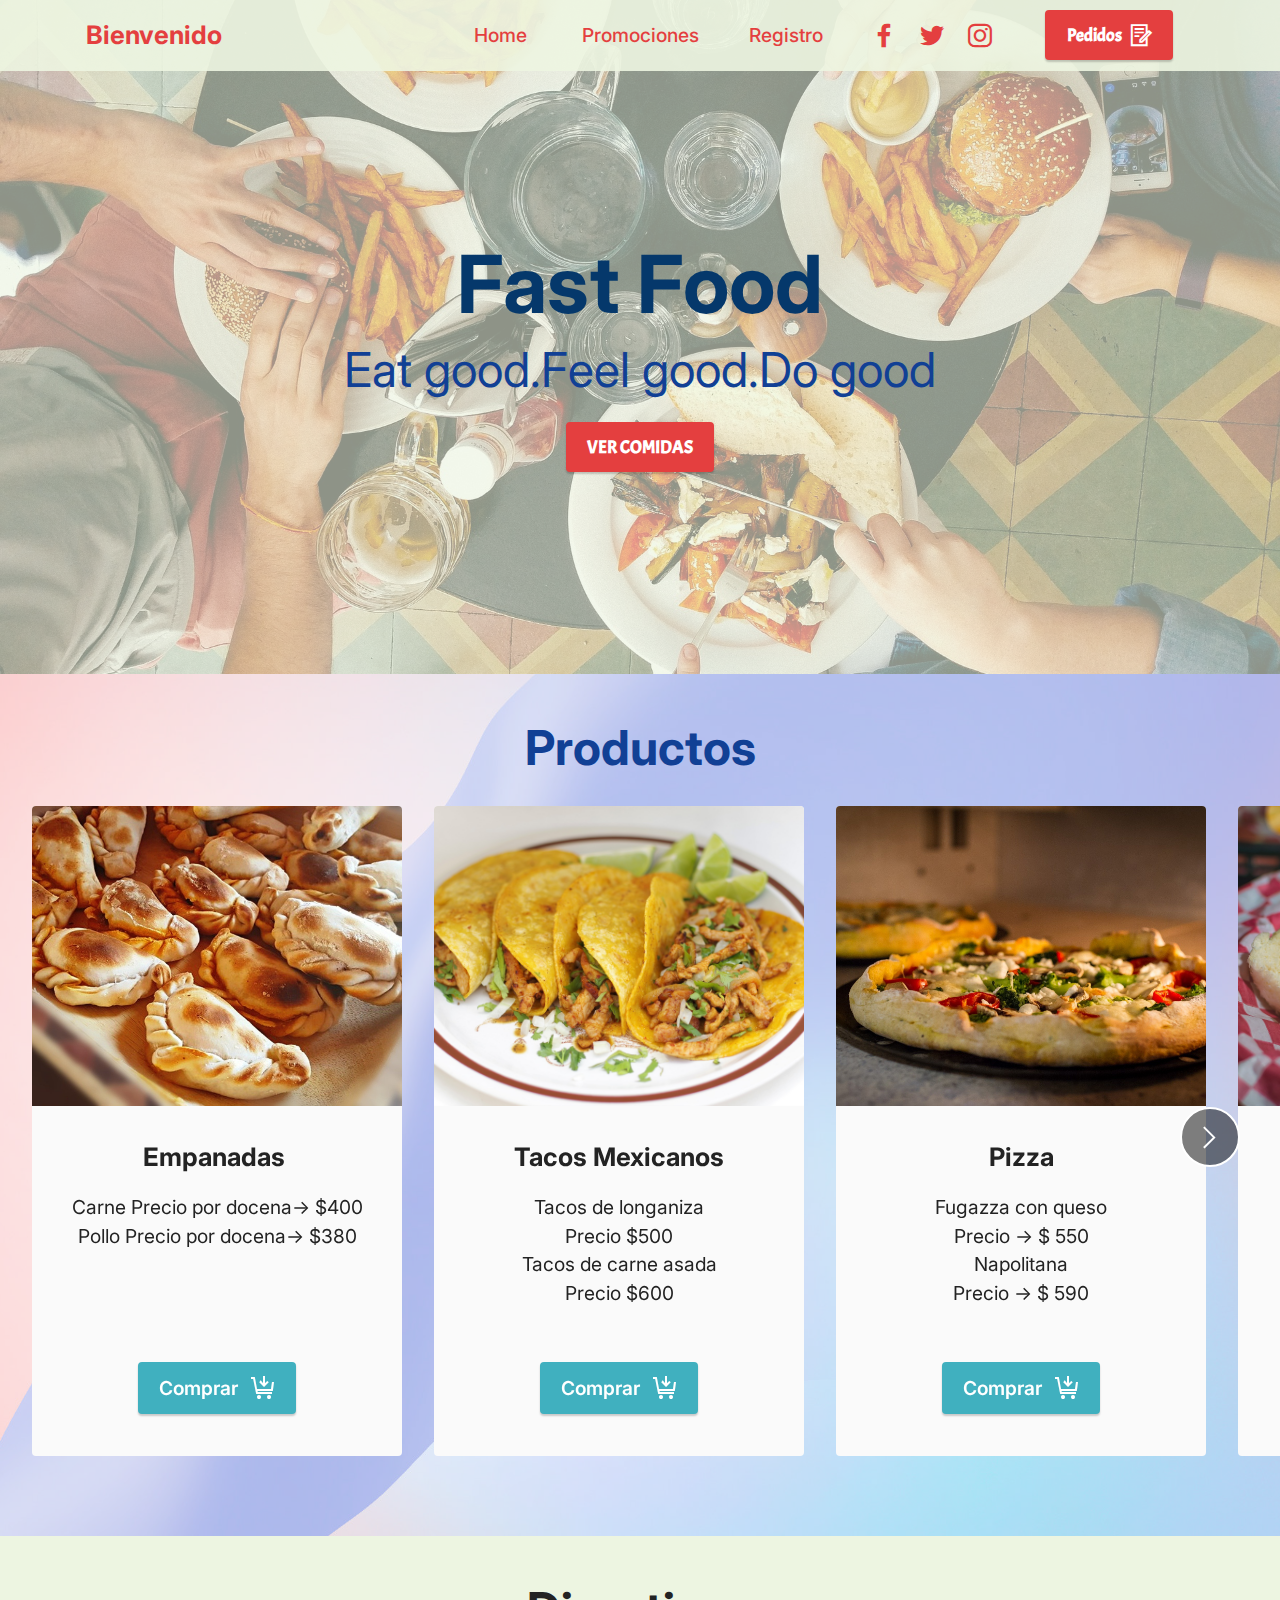
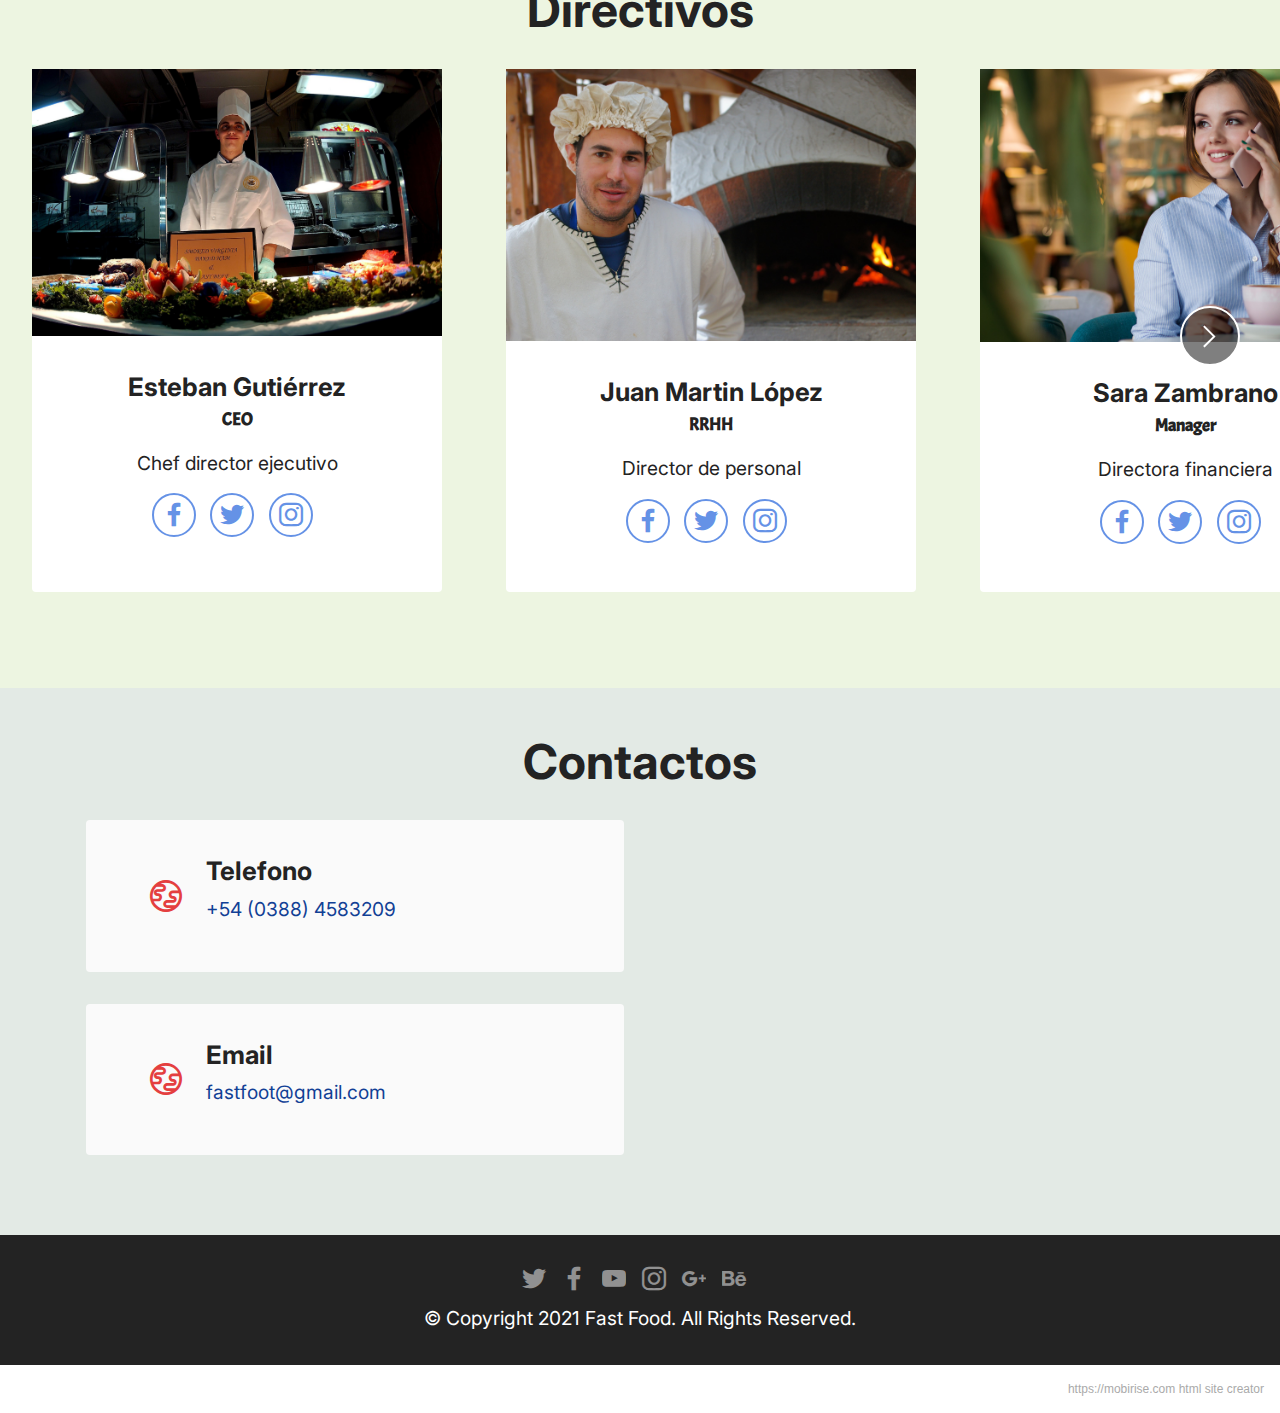
==== index.html @ 4816d9d2 "Add files via upload" ====
<!DOCTYPE html>
<html  >
<head>
  <!-- Site made with Mobirise Website Builder v5.5.0, https://mobirise.com -->
  <meta charset="UTF-8">
  <meta http-equiv="X-UA-Compatible" content="IE=edge">
  <meta name="generator" content="Mobirise v5.5.0, mobirise.com">
  <meta name="viewport" content="width=device-width, initial-scale=1, minimum-scale=1">
  <link rel="shortcut icon" href="assets/images/mbr.png" type="image/x-icon">
  <meta name="description" content="">
  
  
  <title>Home</title>
  <link rel="stylesheet" href="assets/web/assets/mobirise-icons2/mobirise2.css">
  <link rel="stylesheet" href="assets/bootstrap/css/bootstrap.min.css">
  <link rel="stylesheet" href="assets/bootstrap/css/bootstrap-grid.min.css">
  <link rel="stylesheet" href="assets/bootstrap/css/bootstrap-reboot.min.css">
  <link rel="stylesheet" href="assets/dropdown/css/style.css">
  <link rel="stylesheet" href="assets/socicon/css/styles.css">
  <link rel="stylesheet" href="assets/theme/css/style.css">
  <link rel="preload" href="https://fonts.googleapis.com/css?family=Inter:100,200,300,400,500,600,700,800,900&display=swap" as="style" onload="this.onload=null;this.rel='stylesheet'">
  <noscript><link rel="stylesheet" href="https://fonts.googleapis.com/css?family=Inter:100,200,300,400,500,600,700,800,900&display=swap"></noscript>
  <link rel="preload" href="https://fonts.googleapis.com/css?family=Acme:400&display=swap" as="style" onload="this.onload=null;this.rel='stylesheet'">
  <noscript><link rel="stylesheet" href="https://fonts.googleapis.com/css?family=Acme:400&display=swap"></noscript>
  <link rel="preload" as="style" href="assets/mobirise/css/mbr-additional.css"><link rel="stylesheet" href="assets/mobirise/css/mbr-additional.css" type="text/css">
  
  
  
  
</head>
<body>

<!-- Analytics -->
<!-- Global site tag (gtag.js) - Google Analytics -->
<script async src="https://www.googletagmanager.com/gtag/js?id=G-RND6JES4FY"></script>
<script>
  window.dataLayer = window.dataLayer || [];
  function gtag(){dataLayer.push(arguments);}
  gtag('js', new Date());

  gtag('config', 'G-RND6JES4FY');
</script>
<!-- /Analytics -->


  
  <section data-bs-version="5.1" class="menu menu3 cid-sFAA5oUu2Y" once="menu" id="menu3-1">
    
    <nav class="navbar navbar-dropdown navbar-expand-lg">
        <div class="container">
            <div class="navbar-brand">
                
                <span class="navbar-caption-wrap"><a class="navbar-caption text-primary display-5" href="index.html">Bienvenido</a></span>
            </div>
            <button class="navbar-toggler" type="button" data-toggle="collapse" data-bs-toggle="collapse" data-target="#navbarSupportedContent" data-bs-target="#navbarSupportedContent" aria-controls="navbarNavAltMarkup" aria-expanded="false" aria-label="Toggle navigation">
                <div class="hamburger">
                    <span></span>
                    <span></span>
                    <span></span>
                    <span></span>
                </div>
            </button>
            <div class="collapse navbar-collapse" id="navbarSupportedContent">
                <ul class="navbar-nav nav-dropdown" data-app-modern-menu="true"><li class="nav-item"><a class="nav-link link text-primary display-7" href="index.html">Home&nbsp;</a></li>
                    <li class="nav-item"><a class="nav-link link text-primary display-7" href="page4.html#gallery2-1t">Promociones</a></li>
                    <li class="nav-item"><a class="nav-link link text-primary display-7" href="page2.html#form7-20">Registro</a>
                    </li></ul>
                <div class="icons-menu">
                    <a class="iconfont-wrapper" href="https://mobiri.se" target="_blank">
                        <span class="p-2 mbr-iconfont socicon-facebook socicon"></span>
                    </a>
                    <a class="iconfont-wrapper" href="https://mobiri.se" target="_blank">
                        <span class="p-2 mbr-iconfont socicon-twitter socicon"></span>
                    </a>
                    <a class="iconfont-wrapper" href="https://mobiri.se" target="_blank">
                        <span class="p-2 mbr-iconfont socicon-instagram socicon"></span>
                    </a>
                    
                </div>
                <div class="navbar-buttons mbr-section-btn"><a class="btn btn-primary display-4" href="page3.html#form5-1c"><span class="mobi-mbri mobi-mbri-contact-form mbr-iconfont mbr-iconfont-btn"></span>
                        Pedidos</a></div>
            </div>
        </div>
    </nav>
</section>

<section data-bs-version="5.1" class="header1 cid-sFCAOqBTxa" id="header1-i">

    

    <div class="mbr-overlay" style="opacity: 0.6; background-color: rgb(237, 245, 225);"></div>

    <div class="container">
        <div class="row justify-content-center">
            <div class="col-12 col-lg-8">
                <h1 class="mbr-section-title mbr-fonts-style mb-3 display-1"><strong>Fast Food</strong></h1>
                
                <p class="mbr-text mbr-fonts-style display-2">Eat good.Feel good.Do good</p>
                <div class="mbr-section-btn mt-3"><a class="btn btn-primary display-4" href="index.html#slider5-10">VER COMIDAS</a></div>
            </div>
        </div>
    </div>
</section>

<section data-bs-version="5.1" class="slider5 mbr-embla cid-sO0JedYM1n" id="slider5-10">
    
    <div class="mbr-overlay"></div>
    <div class="position-relative">
        <div class="mbr-section-head">
            <h4 class="mbr-section-title mbr-fonts-style align-center mb-0 display-2"><strong>Productos</strong></h4>
            
        </div>
        <div class="embla mt-4" data-skip-snaps="true" data-align="center" data-contain-scroll="trimSnaps" data-auto-play="true" data-auto-play-interval="3" data-draggable="true">
            <div class="embla__viewport container-fluid">
                <div class="embla__container">
                    
                    <div class="embla__slide slider-image item active" style="margin-left: 1rem; margin-right: 1rem;">
                        <div class="slide-content">
                            <div class="item-img">
                                <div class="item-wrapper">
                                    <img src="assets/images/mbr-13.jpg" alt="" title="" data-slide-to="1" data-bs-slide-to="2">
                                </div>
                            </div>
                            <div class="item-content">
                                <h5 class="item-title mbr-fonts-style display-5"><strong>Empanadas&nbsp;</strong></h5>
                                
                                <p class="mbr-text mbr-fonts-style mt-3 display-7">Carne Precio por docena-&gt; $400
<br>Pollo Precio por docena-&gt; $380
<br><br></p>
                            </div>
                            <div class="mbr-section-btn item-footer mt-2"><a href="" class="btn item-btn btn-success display-7" target="_blank"><span class="mobi-mbri mobi-mbri-cart-add mbr-iconfont mbr-iconfont-btn"></span>Comprar&nbsp;</a></div>
                        </div>
                    </div><div class="embla__slide slider-image item active" style="margin-left: 1rem; margin-right: 1rem;">
                        <div class="slide-content">
                            <div class="item-img">
                                <div class="item-wrapper">
                                    <img src="assets/images/mbr-12.jpg" alt="" title="" data-slide-to="2" data-bs-slide-to="3">
                                </div>
                            </div>
                            <div class="item-content">
                                <h5 class="item-title mbr-fonts-style display-5"><strong>Tacos Mexicanos</strong></h5>
                                
                                <p class="mbr-text mbr-fonts-style mt-3 display-7">Tacos de longaniza <br>Precio $500<br>Tacos de carne asada<br> Precio $600<br><br></p>
                            </div>
                            <div class="mbr-section-btn item-footer mt-2"><a href="" class="btn item-btn btn-success display-7" target="_blank"><span class="mobi-mbri mobi-mbri-cart-add mbr-iconfont mbr-iconfont-btn"></span>Comprar&nbsp;</a></div>
                        </div>
                    </div><div class="embla__slide slider-image item active" style="margin-left: 1rem; margin-right: 1rem;">
                        <div class="slide-content">
                            <div class="item-img">
                                <div class="item-wrapper">
                                    <img src="assets/images/mbr-9.jpg" alt="" title="" data-slide-to="3" data-bs-slide-to="3">
                                </div>
                            </div>
                            <div class="item-content">
                                <h5 class="item-title mbr-fonts-style display-5"><strong>Pizza</strong></h5>
                                
                                <p class="mbr-text mbr-fonts-style mt-3 display-7">Fugazza con queso<br>Precio -&gt; $ 550<br>Napolitana <br>Precio -&gt; $ 590</p>
                            </div>
                            <div class="mbr-section-btn item-footer mt-2"><a href="" class="btn item-btn btn-success display-7" target="_blank"><span class="mobi-mbri mobi-mbri-cart-add mbr-iconfont mbr-iconfont-btn"></span>Comprar&nbsp;</a></div>
                        </div>
                    </div>
                    <div class="embla__slide slider-image item" style="margin-left: 1rem; margin-right: 1rem;">
                        <div class="slide-content">
                            <div class="item-img">
                                <div class="item-wrapper">
                                    <img src="assets/images/mbr-14.jpg" alt="" title="" data-bs-slide-to="5" data-slide-to="5">
                                </div>
                            </div>
                            <div class="item-content">
                                <h5 class="item-title mbr-fonts-style display-5"><strong>Hot-Dog completos</strong></h5>
                                
                                <p class="mbr-text mbr-fonts-style mt-3 display-7">Precio -&gt; $160<br></p>
                            </div>
                            <div class="mbr-section-btn item-footer mt-2"><a href="" class="btn item-btn btn-success display-7" target="_blank"><span class="mobi-mbri mobi-mbri-cart-add mbr-iconfont mbr-iconfont-btn"></span>Comprar&nbsp;</a></div>
                        </div>
                    </div>
                    <div class="embla__slide slider-image item" style="margin-left: 1rem; margin-right: 1rem;">
                        <div class="slide-content">
                            <div class="item-img">
                                <div class="item-wrapper">
                                    <img src="assets/images/mbr-8.jpg" alt="" title="" data-slide-to="6" data-bs-slide-to="6">
                                </div>
                            </div>
                            <div class="item-content">
                                <h5 class="item-title mbr-fonts-style display-5"><strong>Hamburguesa Doble</strong><br></h5>
                                
                                <p class="mbr-text mbr-fonts-style mt-3 display-7">Clásica&nbsp;Precio -&gt; $450<br>Original Precio -&gt; $600</p>
                            </div>
                            <div class="mbr-section-btn item-footer mt-2"><a href="" class="btn item-btn btn-success display-7" target="_blank"><span class="mobi-mbri mobi-mbri-cart-add mbr-iconfont mbr-iconfont-btn"></span>Comprar&nbsp;</a></div>
                        </div>
                    </div>
                </div>
            </div>
            <button class="embla__button embla__button--prev">
                <span class="mobi-mbri mobi-mbri-arrow-prev mbr-iconfont" aria-hidden="true"></span>
                <span class="sr-only visually-hidden visually-hidden">Previous</span>
            </button>
            <button class="embla__button embla__button--next">
                <span class="mobi-mbri mobi-mbri-arrow-next mbr-iconfont" aria-hidden="true"></span>
                <span class="sr-only visually-hidden visually-hidden">Next</span>
            </button>
        </div>
    </div>
</section>

<section data-bs-version="5.1" class="slider3 mbr-embla cid-sO0IChkwWQ" id="slider3-z">
    

    
    <div class="position-relative text-center">
        <div class="col-12">
            <h3 class="mbr-section-title mbr-fonts-style align-center mb-4 display-2">
                <strong>Directivos</strong></h3>
            
        </div>
        <div class="embla" data-skip-snaps="true" data-align="center" data-contain-scroll="trimSnaps" data-auto-play="true" data-auto-play-interval="3" data-draggable="true">
            <div class="embla__viewport container-fluid">
                <div class="embla__container">
                    <div class="embla__slide slider-image item active" style="margin-left: 2rem; margin-right: 2rem;">
                        <div class="card-wrap">
                            <div class="item-wrapper position-relative">
                                <div class="image-wrap">
                                    <img src="assets/images/mbr-18.jpg" data-bs-slide-to="0" data-slide-to="0">
                                </div>
                            </div>
                            <div class="content-wrap">
                                <h5 class="mbr-section-title card-title mbr-fonts-style align-center m-0 display-5"><strong>Esteban Gutiérrez</strong></h5>
                                <h6 class="mbr-role mbr-fonts-style align-center mb-3 display-4"><strong>CEO</strong></h6>
                                <p class="card-text mbr-fonts-style align-center display-7">
                                    Chef director ejecutivo</p>
                                <div class="social-row display-7">
                                    <div class="soc-item">
                                        <a href="https://www.facebook.com/Mobirise/" target="_blank">
                                            <span class="mbr-iconfont socicon socicon-facebook"></span>
                                        </a>
                                    </div>
                                    <div class="soc-item">
                                        <a href="https://twitter.com/mobirise" target="_blank">
                                            <span class="mbr-iconfont socicon socicon-twitter"></span>
                                        </a>
                                    </div>
                                    <div class="soc-item">
                                        <a href="https://instagram.com/mobirise" target="_blank">
                                            <span class="mbr-iconfont socicon socicon-instagram"></span>
                                        </a>
                                    </div>
                                    
                                    
                                </div>
                                
                            </div>
                        </div>
                    </div><div class="embla__slide slider-image item" style="margin-left: 2rem; margin-right: 2rem;">
                        <div class="card-wrap">
                            <div class="item-wrapper position-relative">
                                <div class="image-wrap">
                                    <img src="assets/images/mbr-16.jpg" data-slide-to="1" data-bs-slide-to="1">
                                </div>
                            </div>
                            <div class="content-wrap">
                                <h5 class="mbr-section-title card-title mbr-fonts-style align-center m-0 display-5"><strong>Juan Martin López</strong></h5>
                                <h6 class="mbr-role mbr-fonts-style align-center mb-3 display-4"><strong>RRHH</strong></h6>
                                <p class="card-text mbr-fonts-style align-center display-7">Director de personal</p>
                                <div class="social-row display-7">
                                    <div class="soc-item">
                                        <a href="https://www.facebook.com/Mobirise/" target="_blank">
                                            <span class="mbr-iconfont socicon socicon-facebook"></span>
                                        </a>
                                    </div>
                                    <div class="soc-item">
                                        <a href="https://twitter.com/mobirise" target="_blank">
                                            <span class="mbr-iconfont socicon socicon-twitter"></span>
                                        </a>
                                    </div>
                                    <div class="soc-item">
                                        <a href="https://instagram.com/mobirise" target="_blank">
                                            <span class="mbr-iconfont socicon socicon-instagram"></span>
                                        </a>
                                    </div>
                                    
                                    
                                </div>
                                
                            </div>
                        </div>
                    </div>
                    <div class="embla__slide slider-image item" style="margin-left: 2rem; margin-right: 2rem;">
                        <div class="card-wrap">
                            <div class="item-wrapper position-relative">
                                <div class="image-wrap">
                                    <img src="assets/images/mbr-19.jpg" data-slide-to="3" data-bs-slide-to="4">
                                </div>
                            </div>
                            <div class="content-wrap">
                                <h5 class="mbr-section-title card-title mbr-fonts-style align-center m-0 display-5">
                                    <strong>Sara Zambrano</strong></h5>
                                <h6 class="mbr-role mbr-fonts-style align-center mb-3 display-4">
                                    <strong>Manager</strong>
                                </h6>
                                <p class="card-text mbr-fonts-style align-center display-7">Directora financiera</p>
                                <div class="social-row display-7">
                                    <div class="soc-item">
                                        <a href="https://www.facebook.com/Mobirise/" target="_blank">
                                            <span class="mbr-iconfont socicon socicon-facebook"></span>
                                        </a>
                                    </div>
                                    <div class="soc-item">
                                        <a href="https://twitter.com/mobirise" target="_blank">
                                            <span class="mbr-iconfont socicon socicon-twitter"></span>
                                        </a>
                                    </div>
                                    <div class="soc-item">
                                        <a href="https://instagram.com/mobirise" target="_blank">
                                            <span class="mbr-iconfont socicon socicon-instagram"></span>
                                        </a>
                                    </div>
                                    
                                    
                                </div>
                                
                            </div>
                        </div>
                    </div>
                    
                    
                </div>
            </div>
            <button class="embla__button embla__button--prev">
                <span class="mobi-mbri mobi-mbri-arrow-prev mbr-iconfont" aria-hidden="true"></span>
                <span class="sr-only visually-hidden visually-hidden">Previous</span>
            </button>
            <button class="embla__button embla__button--next">
                <span class="mobi-mbri mobi-mbri-arrow-next mbr-iconfont" aria-hidden="true"></span>
                <span class="sr-only visually-hidden visually-hidden">Next</span>
            </button>
        </div>
    </div>
</section>

<section data-bs-version="5.1" class="contacts3 map1 cid-sO28YVPBI0" id="contacts3-1z">

    
    
    <div class="container">
        <div class="mbr-section-head">
            <h3 class="mbr-section-title mbr-fonts-style align-center mb-0 display-2">
                <strong>Contactos</strong></h3>
            
        </div>
        <div class="row justify-content-center mt-4">
            <div class="card col-12 col-md-6">
                <div class="card-wrapper">
                    <div class="image-wrapper">
                        <span class="mbr-iconfont mobi-mbri-globe mobi-mbri"></span>
                    </div>
                    <div class="text-wrapper">
                        <h6 class="card-title mbr-fonts-style mb-1 display-5">
                            <strong>Telefono</strong></h6>
                        <p class="mbr-text mbr-fonts-style display-7">+54 (0388) 4583209</p>
                    </div>
                </div>
                <div class="card-wrapper">
                    <div class="image-wrapper">
                        <span class="mbr-iconfont mobi-mbri-globe mobi-mbri"></span>
                    </div>
                    <div class="text-wrapper">
                        <h6 class="card-title mbr-fonts-style mb-1 display-5">
                            <strong>Email</strong>
                        </h6>
                        <p class="mbr-text mbr-fonts-style display-7">fastfoot@gmail.com</p>
                    </div>
                </div>
            </div>
            <div class="map-wrapper col-12 col-md-6">
                <div class="google-map"><iframe frameborder="0" style="border:0" src="https://www.google.com/maps/embed/v1/place?key=AIzaSyDk89J4FSunMF33ruMVWJaJht_Ro0kvoXs&amp;q=San salvador de jujuy, Balcarce 234" allowfullscreen=""></iframe></div>
            </div>
        </div>
    </div>
</section>

<section data-bs-version="5.1" class="footer3 cid-sO2r8i5CDQ" once="footers" id="footer3-21">

    

    

    <div class="container">
        <div class="media-container-row align-center mbr-white">
            
            <div class="row social-row">
                <div class="social-list align-right pb-2">
                    
                    
                    
                    
                    
                    
                <div class="soc-item">
                        <a href="https://twitter.com/mobirise" target="_blank">
                            <span class="socicon-twitter socicon mbr-iconfont mbr-iconfont-social"></span>
                        </a>
                    </div><div class="soc-item">
                        <a href="https://www.facebook.com/pages/Mobirise/1616226671953247" target="_blank">
                            <span class="socicon-facebook socicon mbr-iconfont mbr-iconfont-social"></span>
                        </a>
                    </div><div class="soc-item">
                        <a href="https://www.youtube.com/c/mobirise" target="_blank">
                            <span class="socicon-youtube socicon mbr-iconfont mbr-iconfont-social"></span>
                        </a>
                    </div><div class="soc-item">
                        <a href="https://instagram.com/mobirise" target="_blank">
                            <span class="socicon-instagram socicon mbr-iconfont mbr-iconfont-social"></span>
                        </a>
                    </div><div class="soc-item">
                        <a href="https://plus.google.com/u/0/+Mobirise" target="_blank">
                            <span class="socicon-googleplus socicon mbr-iconfont mbr-iconfont-social"></span>
                        </a>
                    </div><div class="soc-item">
                        <a href="https://www.behance.net/Mobirise" target="_blank">
                            <span class="socicon-behance socicon mbr-iconfont mbr-iconfont-social"></span>
                        </a>
                    </div></div>
            </div>
            <div class="row row-copirayt">
                <p class="mbr-text mb-0 mbr-fonts-style mbr-white align-center display-7">
                    © Copyright 2021 Fast Food. All Rights Reserved.
                </p>
            </div>
        </div>
    </div>
</section><section style="background-color: #fff; font-family: -apple-system, BlinkMacSystemFont, 'Segoe UI', 'Roboto', 'Helvetica Neue', Arial, sans-serif; color:#aaa; font-size:12px; padding: 0; align-items: center; display: flex;"><a href="https://mobirise.site/e" style="flex: 1 1; height: 3rem; padding-left: 1rem;"></a><p style="flex: 0 0 auto; margin:0; padding-right:1rem;"><a href="https://mobirise.site" style="color:#aaa;">https://mobirise.com</a> html site creator</p></section><script src="assets/bootstrap/js/bootstrap.bundle.min.js"></script>  <script src="assets/smoothscroll/smooth-scroll.js"></script>  <script src="assets/ytplayer/index.js"></script>  <script src="assets/dropdown/js/navbar-dropdown.js"></script>  <script src="assets/embla/embla.min.js"></script>  <script src="assets/embla/script.js"></script>  <script src="assets/theme/js/script.js"></script>  
  
  
</body>
</html>
---- assets/web/assets/mobirise-icons2/mobirise2.css ----
@font-face {
  font-family: 'Moririse2';
  font-display: swap;
  src:  url('mobirise2.eot?f2bix4');
  src:  url('mobirise2.eot?f2bix4#iefix') format('embedded-opentype'),
    url('mobirise2.ttf?f2bix4') format('truetype'),
    url('mobirise2.woff?f2bix4') format('woff'),
    url('mobirise2.svg?f2bix4#mobirise2') format('svg');
  font-weight: normal;
  font-style: normal;
}

[class^="mobi-"], [class*=" mobi-"] {
  /* use !important to prevent issues with browser extensions that change fonts */
  font-family: 'Moririse2' !important;
  speak: none;
  font-style: normal;
  font-weight: normal;
  font-variant: normal;
  text-transform: none;
  line-height: 1;

  /* Better Font Rendering =========== */
  -webkit-font-smoothing: antialiased;
  -moz-osx-font-smoothing: grayscale;
}

.mobi-mbri-add-submenu:before {
  content: "\e900";
}
.mobi-mbri-alert:before {
  content: "\e901";
}
.mobi-mbri-align-center:before {
  content: "\e902";
}
.mobi-mbri-align-justify:before {
  content: "\e903";
}
.mobi-mbri-align-left:before {
  content: "\e904";
}
.mobi-mbri-align-right:before {
  content: "\e905";
}
.mobi-mbri-android:before {
  content: "\e906";
}
.mobi-mbri-apple:before {
  content: "\e907";
}
.mobi-mbri-arrow-down:before {
  content: "\e908";
}
.mobi-mbri-arrow-next:before {
  content: "\e909";
}
.mobi-mbri-arrow-prev:before {
  content: "\e90a";
}
.mobi-mbri-arrow-up:before {
  content: "\e90b";
}
.mobi-mbri-bold:before {
  content: "\e90c";
}
.mobi-mbri-bookmark:before {
  content: "\e90d";
}
.mobi-mbri-bootstrap:before {
  content: "\e90e";
}
.mobi-mbri-briefcase:before {
  content: "\e90f";
}
.mobi-mbri-browse:before {
  content: "\e910";
}
.mobi-mbri-bulleted-list:before {
  content: "\e911";
}
.mobi-mbri-calendar:before {
  content: "\e912";
}
.mobi-mbri-camera:before {
  content: "\e913";
}
.mobi-mbri-cart-add:before {
  content: "\e914";
}
.mobi-mbri-cart-full:before {
  content: "\e915";
}
.mobi-mbri-cash:before {
  content: "\e916";
}
.mobi-mbri-change-style:before {
  content: "\e917";
}
.mobi-mbri-chat:before {
  content: "\e918";
}
.mobi-mbri-clock:before {
  content: "\e919";
}
.mobi-mbri-close:before {
  content: "\e91a";
}
.mobi-mbri-cloud:before {
  content: "\e91b";
}
.mobi-mbri-code:before {
  content: "\e91c";
}
.mobi-mbri-contact-form:before {
  content: "\e91d";
}
.mobi-mbri-credit-card:before {
  content: "\e91e";
}
.mobi-mbri-cursor-click:before {
  content: "\e91f";
}
.mobi-mbri-cust-feedback:before {
  content: "\e920";
}
.mobi-mbri-database:before {
  content: "\e921";
}
.mobi-mbri-delivery:before {
  content: "\e922";
}
.mobi-mbri-desktop:before {
  content: "\e923";
}
.mobi-mbri-devices:before {
  content: "\e924";
}
.mobi-mbri-down:before {
  content: "\e925";
}
.mobi-mbri-download-2:before {
  content: "\e926";
}
.mobi-mbri-download:before {
  content: "\e927";
}
.mobi-mbri-drag-n-drop-2:before {
  content: "\e928";
}
.mobi-mbri-drag-n-drop:before {
  content: "\e929";
}
.mobi-mbri-edit-2:before {
  content: "\e92a";
}
.mobi-mbri-edit:before {
  content: "\e92b";
}
.mobi-mbri-error:before {
  content: "\e92c";
}
.mobi-mbri-extension:before {
  content: "\e92d";
}
.mobi-mbri-features:before {
  content: "\e92e";
}
.mobi-mbri-file:before {
  content: "\e92f";
}
.mobi-mbri-flag:before {
  content: "\e930";
}
.mobi-mbri-folder:before {
  content: "\e931";
}
.mobi-mbri-gift:before {
  content: "\e932";
}
.mobi-mbri-github:before {
  content: "\e933";
}
.mobi-mbri-globe-2:before {
  content: "\e934";
}
.mobi-mbri-globe:before {
  content: "\e935";
}
.mobi-mbri-growing-chart:before {
  content: "\e936";
}
.mobi-mbri-hearth:before {
  content: "\e937";
}
.mobi-mbri-help:before {
  content: "\e938";
}
.mobi-mbri-home:before {
  content: "\e939";
}
.mobi-mbri-hot-cup:before {
  content: "\e93a";
}
.mobi-mbri-idea:before {
  content: "\e93b";
}
.mobi-mbri-image-gallery:before {
  content: "\e93c";
}
.mobi-mbri-image-slider:before {
  content: "\e93d";
}
.mobi-mbri-info:before {
  content: "\e93e";
}
.mobi-mbri-italic:before {
  content: "\e93f";
}
.mobi-mbri-key:before {
  content: "\e940";
}
.mobi-mbri-laptop:before {
  content: "\e941";
}
.mobi-mbri-layers:before {
  content: "\e942";
}
.mobi-mbri-left-right:before {
  content: "\e943";
}
.mobi-mbri-left:before {
  content: "\e944";
}
.mobi-mbri-letter:before {
  content: "\e945";
}
.mobi-mbri-like:before {
  content: "\e946";
}
.mobi-mbri-link:before {
  content: "\e947";
}
.mobi-mbri-lock:before {
  content: "\e948";
}
.mobi-mbri-login:before {
  content: "\e949";
}
.mobi-mbri-logout:before {
  content: "\e94a";
}
.mobi-mbri-magic-stick:before {
  content: "\e94b";
}
.mobi-mbri-map-pin:before {
  content: "\e94c";
}
.mobi-mbri-menu:before {
  content: "\e94d";
}
.mobi-mbri-mobile-2:before {
  content: "\e94e";
}
.mobi-mbri-mobile-horizontal:before {
  content: "\e94f";
}
.mobi-mbri-mobile:before {
  content: "\e950";
}
.mobi-mbri-mobirise:before {
  content: "\e951";
}
.mobi-mbri-more-horizontal:before {
  content: "\e952";
}
.mobi-mbri-more-vertical:before {
  content: "\e953";
}
.mobi-mbri-music:before {
  content: "\e954";
}
.mobi-mbri-new-file:before {
  content: "\e955";
}
.mobi-mbri-numbered-list:before {
  content: "\e956";
}
.mobi-mbri-opened-folder:before {
  content: "\e957";
}
.mobi-mbri-pages:before {
  content: "\e958";
}
.mobi-mbri-paper-plane:before {
  content: "\e959";
}
.mobi-mbri-paperclip:before {
  content: "\e95a";
}
.mobi-mbri-phone:before {
  content: "\e95b";
}
.mobi-mbri-photo:before {
  content: "\e95c";
}
.mobi-mbri-photos:before {
  content: "\e95d";
}
.mobi-mbri-pin:before {
  content: "\e95e";
}
.mobi-mbri-play:before {
  content: "\e95f";
}
.mobi-mbri-plus:before {
  content: "\e960";
}
.mobi-mbri-preview:before {
  content: "\e961";
}
.mobi-mbri-print:before {
  content: "\e962";
}
.mobi-mbri-protect:before {
  content: "\e963";
}
.mobi-mbri-question:before {
  content: "\e964";
}
.mobi-mbri-quote-left:before {
  content: "\e965";
}
.mobi-mbri-quote-right:before {
  content: "\e966";
}
.mobi-mbri-redo:before {
  content: "\e967";
}
.mobi-mbri-refresh:before {
  content: "\e968";
}
.mobi-mbri-responsive-2:before {
  content: "\e969";
}
.mobi-mbri-responsive:before {
  content: "\e96a";
}
.mobi-mbri-right:before {
  content: "\e96b";
}
.mobi-mbri-rocket:before {
  content: "\e96c";
}
.mobi-mbri-sad-face:before {
  content: "\e96d";
}
.mobi-mbri-sale:before {
  content: "\e96e";
}
.mobi-mbri-save:before {
  content: "\e96f";
}
.mobi-mbri-search:before {
  content: "\e970";
}
.mobi-mbri-setting-2:before {
  content: "\e971";
}
.mobi-mbri-setting-3:before {
  content: "\e972";
}
.mobi-mbri-setting:before {
  content: "\e973";
}
.mobi-mbri-share:before {
  content: "\e974";
}
.mobi-mbri-shopping-bag:before {
  content: "\e975";
}
.mobi-mbri-shopping-basket:before {
  content: "\e976";
}
.mobi-mbri-shopping-cart:before {
  content: "\e977";
}
.mobi-mbri-sites:before {
  content: "\e978";
}
.mobi-mbri-smile-face:before {
  content: "\e979";
}
.mobi-mbri-speed:before {
  content: "\e97a";
}
.mobi-mbri-star:before {
  content: "\e97b";
}
.mobi-mbri-success:before {
  content: "\e97c";
}
.mobi-mbri-sun:before {
  content: "\e97d";
}
.mobi-mbri-sun2:before {
  content: "\e97e";
}
.mobi-mbri-tablet-vertical:before {
  content: "\e97f";
}
.mobi-mbri-tablet:before {
  content: "\e980";
}
.mobi-mbri-target:before {
  content: "\e981";
}
.mobi-mbri-timer:before {
  content: "\e982";
}
.mobi-mbri-to-ftp:before {
  content: "\e983";
}
.mobi-mbri-to-local-drive:before {
  content: "\e984";
}
.mobi-mbri-touch-swipe:before {
  content: "\e985";
}
.mobi-mbri-touch:before {
  content: "\e986";
}
.mobi-mbri-trash:before {
  content: "\e987";
}
.mobi-mbri-underline:before {
  content: "\e988";
}
.mobi-mbri-undo:before {
  content: "\e989";
}
.mobi-mbri-unlink:before {
  content: "\e98a";
}
.mobi-mbri-unlock:before {
  content: "\e98b";
}
.mobi-mbri-up-down:before {
  content: "\e98c";
}
.mobi-mbri-up:before {
  content: "\e98d";
}
.mobi-mbri-update:before {
  content: "\e98e";
}
.mobi-mbri-upload-2:before {
  content: "\e98f";
}
.mobi-mbri-upload:before {
  content: "\e990";
}
.mobi-mbri-user-2:before {
  content: "\e991";
}
.mobi-mbri-user:before {
  content: "\e992";
}
.mobi-mbri-users:before {
  content: "\e993";
}
.mobi-mbri-video-play:before {
  content: "\e994";
}
.mobi-mbri-video:before {
  content: "\e995";
}
.mobi-mbri-watch:before {
  content: "\e996";
}
.mobi-mbri-website-theme-2:before {
  content: "\e997";
}
.mobi-mbri-website-theme:before {
  content: "\e998";
}
.mobi-mbri-wifi:before {
  content: "\e999";
}
.mobi-mbri-windows:before {
  content: "\e99a";
}
.mobi-mbri-zoom-in:before {
  content: "\e99b";
}
.mobi-mbri-zoom-out:before {
  content: "\e99c";
}
---- assets/dropdown/css/style.css ----
.navbar-dropdown {
  left: 0;
  padding: 0;
  position: absolute;
  right: 0;
  top: 0;
  transition: all 0.45s ease;
  z-index: 1030;
  background: #282828; }
  .navbar-dropdown .navbar-logo {
    margin-right: 0.8rem;
    transition: margin 0.3s ease-in-out;
    vertical-align: middle; }
    .navbar-dropdown .navbar-logo img {
      height: 3.125rem;
      transition: all 0.3s ease-in-out; }
    .navbar-dropdown .navbar-logo.mbr-iconfont {
      font-size: 3.125rem;
      line-height: 3.125rem; }
  .navbar-dropdown .navbar-caption {
    font-weight: 700;
    white-space: normal;
    vertical-align: -4px;
    line-height: 3.125rem !important; }
    .navbar-dropdown .navbar-caption, .navbar-dropdown .navbar-caption:hover {
      color: inherit;
      text-decoration: none; }
  .navbar-dropdown .mbr-iconfont + .navbar-caption {
    vertical-align: -1px; }
  .navbar-dropdown.navbar-fixed-top {
    position: fixed; }
  .navbar-dropdown .navbar-brand span {
    vertical-align: -4px; }
  .navbar-dropdown.bg-color.transparent {
    background: none; }
  .navbar-dropdown.navbar-short .navbar-brand {
    padding: 0.625rem 0; }
    .navbar-dropdown.navbar-short .navbar-brand span {
      vertical-align: -1px; }
  .navbar-dropdown.navbar-short .navbar-caption {
    line-height: 2.375rem !important;
    vertical-align: -2px; }
  .navbar-dropdown.navbar-short .navbar-logo {
    margin-right: 0.5rem; }
    .navbar-dropdown.navbar-short .navbar-logo img {
      height: 2.375rem; }
    .navbar-dropdown.navbar-short .navbar-logo.mbr-iconfont {
      font-size: 2.375rem;
      line-height: 2.375rem; }
  .navbar-dropdown.navbar-short .mbr-table-cell {
    height: 3.625rem; }
  .navbar-dropdown .navbar-close {
    left: 0.6875rem;
    position: fixed;
    top: 0.75rem;
    z-index: 1000; }
  .navbar-dropdown .hamburger-icon {
    content: "";
    display: inline-block;
    vertical-align: middle;
    width: 16px;
    -webkit-box-shadow: 0 -6px 0 1px #282828,0 0 0 1px #282828,0 6px 0 1px #282828;
    -moz-box-shadow: 0 -6px 0 1px #282828,0 0 0 1px #282828,0 6px 0 1px #282828;
    box-shadow: 0 -6px 0 1px #282828,0 0 0 1px #282828,0 6px 0 1px #282828; }

.dropdown-menu .dropdown-toggle[data-toggle="dropdown-submenu"]::after {
  border-bottom: 0.35em solid transparent;
  border-left: 0.35em solid;
  border-right: 0;
  border-top: 0.35em solid transparent;
  margin-left: 0.3rem; }

.dropdown-menu .dropdown-item:focus {
  outline: 0; }

.nav-dropdown {
  font-size: 0.75rem;
  font-weight: 500;
  height: auto !important; }
  .nav-dropdown .nav-btn {
    padding-left: 1rem; }
  .nav-dropdown .link {
    margin: .667em 1.667em;
    font-weight: 500;
    padding: 0;
    transition: color .2s ease-in-out; }
    .nav-dropdown .link.dropdown-toggle {
      margin-right: 2.583em; }
      .nav-dropdown .link.dropdown-toggle::after {
        margin-left: .25rem;
        border-top: 0.35em solid;
        border-right: 0.35em solid transparent;
        border-left: 0.35em solid transparent;
        border-bottom: 0; }
      .nav-dropdown .link.dropdown-toggle[aria-expanded="true"] {
        margin: 0;
        padding: 0.667em 3.263em  0.667em 1.667em; }
  .nav-dropdown .link::after,
  .nav-dropdown .dropdown-item::after {
    color: inherit; }
  .nav-dropdown .btn {
    font-size: 0.75rem;
    font-weight: 700;
    letter-spacing: 0;
    margin-bottom: 0;
    padding-left: 1.25rem;
    padding-right: 1.25rem; }
  .nav-dropdown .dropdown-menu {
    border-radius: 0;
    border: 0;
    left: 0;
    margin: 0;
    padding-bottom: 1.25rem;
    padding-top: 1.25rem;
    position: relative; }
  .nav-dropdown .dropdown-submenu {
    margin-left: 0.125rem;
    top: 0; }
  .nav-dropdown .dropdown-item {
    font-weight: 500;
    line-height: 2;
    padding: 0.3846em 4.615em 0.3846em 1.5385em;
    position: relative;
    transition: color .2s ease-in-out, background-color .2s ease-in-out; }
    .nav-dropdown .dropdown-item::after {
      margin-top: -0.3077em;
      position: absolute;
      right: 1.1538em;
      top: 50%; }
    .nav-dropdown .dropdown-item:focus, .nav-dropdown .dropdown-item:hover {
      background: none; }

@media (max-width: 767px) {
  .nav-dropdown.navbar-toggleable-sm {
    bottom: 0;
    display: none;
    left: 0;
    overflow-x: hidden;
    position: fixed;
    top: 0;
    transform: translateX(-100%);
    -ms-transform: translateX(-100%);
    -webkit-transform: translateX(-100%);
    width: 18.75rem;
    z-index: 999; } }
.nav-dropdown.navbar-toggleable-xl {
  bottom: 0;
  display: none;
  left: 0;
  overflow-x: hidden;
  position: fixed;
  top: 0;
  transform: translateX(-100%);
  -ms-transform: translateX(-100%);
  -webkit-transform: translateX(-100%);
  width: 18.75rem;
  z-index: 999; }

.nav-dropdown-sm {
  display: block !important;
  overflow-x: hidden;
  overflow: auto;
  padding-top: 3.875rem; }
  .nav-dropdown-sm::after {
    content: "";
    display: block;
    height: 3rem;
    width: 100%; }
  .nav-dropdown-sm.collapse.in ~ .navbar-close {
    display: block !important; }
  .nav-dropdown-sm.collapsing, .nav-dropdown-sm.collapse.in {
    transform: translateX(0);
    -ms-transform: translateX(0);
    -webkit-transform: translateX(0);
    transition: all 0.25s ease-out;
    -webkit-transition: all 0.25s ease-out;
    background: #282828; }
  .nav-dropdown-sm.collapsing[aria-expanded="false"] {
    transform: translateX(-100%);
    -ms-transform: translateX(-100%);
    -webkit-transform: translateX(-100%); }
  .nav-dropdown-sm .nav-item {
    display: block;
    margin-left: 0 !important;
    padding-left: 0; }
  .nav-dropdown-sm .link,
  .nav-dropdown-sm .dropdown-item {
    border-top: 1px dotted rgba(255, 255, 255, 0.1);
    font-size: 0.8125rem;
    line-height: 1.6;
    margin: 0 !important;
    padding: 0.875rem 2.4rem 0.875rem 1.5625rem !important;
    position: relative;
    white-space: normal; }
    .nav-dropdown-sm .link:focus, .nav-dropdown-sm .link:hover,
    .nav-dropdown-sm .dropdown-item:focus,
    .nav-dropdown-sm .dropdown-item:hover {
      background: rgba(0, 0, 0, 0.2) !important;
      color: #c0a375; }
  .nav-dropdown-sm .nav-btn {
    position: relative;
    padding: 1.5625rem 1.5625rem 0 1.5625rem; }
    .nav-dropdown-sm .nav-btn::before {
      border-top: 1px dotted rgba(255, 255, 255, 0.1);
      content: "";
      left: 0;
      position: absolute;
      top: 0;
      width: 100%; }
    .nav-dropdown-sm .nav-btn + .nav-btn {
      padding-top: 0.625rem; }
      .nav-dropdown-sm .nav-btn + .nav-btn::before {
        display: none; }
  .nav-dropdown-sm .btn {
    padding: 0.625rem 0; }
  .nav-dropdown-sm .dropdown-toggle[data-toggle="dropdown-submenu"]::after {
    margin-left: .25rem;
    border-top: 0.35em solid;
    border-right: 0.35em solid transparent;
    border-left: 0.35em solid transparent;
    border-bottom: 0; }
  .nav-dropdown-sm .dropdown-toggle[data-toggle="dropdown-submenu"][aria-expanded="true"]::after {
    border-top: 0;
    border-right: 0.35em solid transparent;
    border-left: 0.35em solid transparent;
    border-bottom: 0.35em solid; }
  .nav-dropdown-sm .dropdown-menu {
    margin: 0;
    padding: 0;
    position: relative;
    top: 0;
    left: 0;
    width: 100%;
    border: 0;
    float: none;
    border-radius: 0;
    background: none; }
  .nav-dropdown-sm .dropdown-submenu {
    left: 100%;
    margin-left: 0.125rem;
    margin-top: -1.25rem;
    top: 0; }

.navbar-toggleable-sm .nav-dropdown .dropdown-menu {
  position: absolute; }

.navbar-toggleable-sm .nav-dropdown .dropdown-submenu {
  left: 100%;
  margin-left: 0.125rem;
  margin-top: -1.25rem;
  top: 0; }

.navbar-toggleable-sm.opened .nav-dropdown .dropdown-menu {
  position: relative; }

.navbar-toggleable-sm.opened .nav-dropdown .dropdown-submenu {
  left: 0;
  margin-left: 00rem;
  margin-top: 0rem;
  top: 0; }

.is-builder .nav-dropdown.collapsing {
  transition: none !important; }
---- assets/socicon/css/styles.css ----
@charset "UTF-8";

@font-face {
  font-family: 'Socicon';
  src:  url('../fonts/socicon.eot');
  src:  url('../fonts/socicon.eot?#iefix') format('embedded-opentype'),
    url('../fonts/socicon.woff2') format('woff2'),
    url('../fonts/socicon.ttf') format('truetype'),
    url('../fonts/socicon.woff') format('woff'),
    url('../fonts/socicon.svg#socicon') format('svg');
  font-weight: normal;
  font-style: normal;
  font-display: swap;
}

[data-icon]:before {
  font-family: "socicon" !important;
  content: attr(data-icon);
  font-style: normal !important;
  font-weight: normal !important;
  font-variant: normal !important;
  text-transform: none !important;
  speak: none;
  line-height: 1;
  -webkit-font-smoothing: antialiased;
  -moz-osx-font-smoothing: grayscale;
}

[class^="socicon-"], [class*=" socicon-"] {
  /* use !important to prevent issues with browser extensions that change fonts */
  font-family: 'Socicon' !important;
  speak: none;
  font-style: normal;
  font-weight: normal;
  font-variant: normal;
  text-transform: none;
  line-height: 1;

  /* Better Font Rendering =========== */
  -webkit-font-smoothing: antialiased;
  -moz-osx-font-smoothing: grayscale;
}

.socicon-eitaa:before {
  content: "\e97c";
}
.socicon-soroush:before {
  content: "\e97d";
}
.socicon-bale:before {
  content: "\e97e";
}
.socicon-zazzle:before {
  content: "\e97b";
}
.socicon-society6:before {
  content: "\e97a";
}
.socicon-redbubble:before {
  content: "\e979";
}
.socicon-avvo:before {
  content: "\e978";
}
.socicon-stitcher:before {
  content: "\e977";
}
.socicon-googlehangouts:before {
  content: "\e974";
}
.socicon-dlive:before {
  content: "\e975";
}
.socicon-vsco:before {
  content: "\e976";
}
.socicon-flipboard:before {
  content: "\e973";
}
.socicon-ubuntu:before {
  content: "\e958";
}
.socicon-artstation:before {
  content: "\e959";
}
.socicon-invision:before {
  content: "\e95a";
}
.socicon-torial:before {
  content: "\e95b";
}
.socicon-collectorz:before {
  content: "\e95c";
}
.socicon-seenthis:before {
  content: "\e95d";
}
.socicon-googleplaymusic:before {
  content: "\e95e";
}
.socicon-debian:before {
  content: "\e95f";
}
.socicon-filmfreeway:before {
  content: "\e960";
}
.socicon-gnome:before {
  content: "\e961";
}
.socicon-itchio:before {
  content: "\e962";
}
.socicon-jamendo:before {
  content: "\e963";
}
.socicon-mix:before {
  content: "\e964";
}
.socicon-sharepoint:before {
  content: "\e965";
}
.socicon-tinder:before {
  content: "\e966";
}
.socicon-windguru:before {
  content: "\e967";
}
.socicon-cdbaby:before {
  content: "\e968";
}
.socicon-elementaryos:before {
  content: "\e969";
}
.socicon-stage32:before {
  content: "\e96a";
}
.socicon-tiktok:before {
  content: "\e96b";
}
.socicon-gitter:before {
  content: "\e96c";
}
.socicon-letterboxd:before {
  content: "\e96d";
}
.socicon-threema:before {
  content: "\e96e";
}
.socicon-splice:before {
  content: "\e96f";
}
.socicon-metapop:before {
  content: "\e970";
}
.socicon-naver:before {
  content: "\e971";
}
.socicon-remote:before {
  content: "\e972";
}
.socicon-internet:before {
  content: "\e957";
}
.socicon-moddb:before {
  content: "\e94b";
}
.socicon-indiedb:before {
  content: "\e94c";
}
.socicon-traxsource:before {
  content: "\e94d";
}
.socicon-gamefor:before {
  content: "\e94e";
}
.socicon-pixiv:before {
  content: "\e94f";
}
.socicon-myanimelist:before {
  content: "\e950";
}
.socicon-blackberry:before {
  content: "\e951";
}
.socicon-wickr:before {
  content: "\e952";
}
.socicon-spip:before {
  content: "\e953";
}
.socicon-napster:before {
  content: "\e954";
}
.socicon-beatport:before {
  content: "\e955";
}
.socicon-hackerone:before {
  content: "\e956";
}
.socicon-hackernews:before {
  content: "\e946";
}
.socicon-smashwords:before {
  content: "\e947";
}
.socicon-kobo:before {
  content: "\e948";
}
.socicon-bookbub:before {
  content: "\e949";
}
.socicon-mailru:before {
  content: "\e94a";
}
.socicon-gitlab:before {
  content: "\e945";
}
.socicon-instructables:before {
  content: "\e944";
}
.socicon-portfolio:before {
  content: "\e943";
}
.socicon-codered:before {
  content: "\e940";
}
.socicon-origin:before {
  content: "\e941";
}
.socicon-nextdoor:before {
  content: "\e942";
}
.socicon-udemy:before {
  content: "\e93f";
}
.socicon-livemaster:before {
  content: "\e93e";
}
.socicon-crunchbase:before {
  content: "\e93b";
}
.socicon-homefy:before {
  content: "\e93c";
}
.socicon-calendly:before {
  content: "\e93d";
}
.socicon-realtor:before {
  content: "\e90f";
}
.socicon-tidal:before {
  content: "\e910";
}
.socicon-qobuz:before {
  content: "\e911";
}
.socicon-natgeo:before {
  content: "\e912";
}
.socicon-mastodon:before {
  content: "\e913";
}
.socicon-unsplash:before {
  content: "\e914";
}
.socicon-homeadvisor:before {
  content: "\e915";
}
.socicon-angieslist:before {
  content: "\e916";
}
.socicon-codepen:before {
  content: "\e917";
}
.socicon-slack:before {
  content: "\e918";
}
.socicon-openaigym:before {
  content: "\e919";
}
.socicon-logmein:before {
  content: "\e91a";
}
.socicon-fiverr:before {
  content: "\e91b";
}
.socicon-gotomeeting:before {
  content: "\e91c";
}
.socicon-aliexpress:before {
  content: "\e91d";
}
.socicon-guru:before {
  content: "\e91e";
}
.socicon-appstore:before {
  content: "\e91f";
}
.socicon-homes:before {
  content: "\e920";
}
.socicon-zoom:before {
  content: "\e921";
}
.socicon-alibaba:before {
  content: "\e922";
}
.socicon-craigslist:before {
  content: "\e923";
}
.socicon-wix:before {
  content: "\e924";
}
.socicon-redfin:before {
  content: "\e925";
}
.socicon-googlecalendar:before {
  content: "\e926";
}
.socicon-shopify:before {
  content: "\e927";
}
.socicon-freelancer:before {
  content: "\e928";
}
.socicon-seedrs:before {
  content: "\e929";
}
.socicon-bing:before {
  content: "\e92a";
}
.socicon-doodle:before {
  content: "\e92b";
}
.socicon-bonanza:before {
  content: "\e92c";
}
.socicon-squarespace:before {
  content: "\e92d";
}
.socicon-toptal:before {
  content: "\e92e";
}
.socicon-gust:before {
  content: "\e92f";
}
.socicon-ask:before {
  content: "\e930";
}
.socicon-trulia:before {
  content: "\e931";
}
.socicon-loomly:before {
  content: "\e932";
}
.socicon-ghost:before {
  content: "\e933";
}
.socicon-upwork:before {
  content: "\e934";
}
.socicon-fundable:before {
  content: "\e935";
}
.socicon-booking:before {
  content: "\e936";
}
.socicon-googlemaps:before {
  content: "\e937";
}
.socicon-zillow:before {
  content: "\e938";
}
.socicon-niconico:before {
  content: "\e939";
}
.socicon-toneden:before {
  content: "\e93a";
}
.socicon-augment:before {
  content: "\e908";
}
.socicon-bitbucket:before {
  content: "\e909";
}
.socicon-fyuse:before {
  content: "\e90a";
}
.socicon-yt-gaming:before {
  content: "\e90b";
}
.socicon-sketchfab:before {
  content: "\e90c";
}
.socicon-mobcrush:before {
  content: "\e90d";
}
.socicon-microsoft:before {
  content: "\e90e";
}
.socicon-pandora:before {
  content: "\e907";
}
.socicon-messenger:before {
  content: "\e906";
}
.socicon-gamewisp:before {
  content: "\e905";
}
.socicon-bloglovin:before {
  content: "\e904";
}
.socicon-tunein:before {
  content: "\e903";
}
.socicon-gamejolt:before {
  content: "\e901";
}
.socicon-trello:before {
  content: "\e902";
}
.socicon-spreadshirt:before {
  content: "\e900";
}
.socicon-500px:before {
  content: "\e000";
}
.socicon-8tracks:before {
  content: "\e001";
}
.socicon-airbnb:before {
  content: "\e002";
}
.socicon-alliance:before {
  content: "\e003";
}
.socicon-amazon:before {
  content: "\e004";
}
.socicon-amplement:before {
  content: "\e005";
}
.socicon-android:before {
  content: "\e006";
}
.socicon-angellist:before {
  content: "\e007";
}
.socicon-apple:before {
  content: "\e008";
}
.socicon-appnet:before {
  content: "\e009";
}
.socicon-baidu:before {
  content: "\e00a";
}
.socicon-bandcamp:before {
  content: "\e00b";
}
.socicon-battlenet:before {
  content: "\e00c";
}
.socicon-mixer:before {
  content: "\e00d";
}
.socicon-bebee:before {
  content: "\e00e";
}
.socicon-bebo:before {
  content: "\e00f";
}
.socicon-behance:before {
  content: "\e010";
}
.socicon-blizzard:before {
  content: "\e011";
}
.socicon-blogger:before {
  content: "\e012";
}
.socicon-buffer:before {
  content: "\e013";
}
.socicon-chrome:before {
  content: "\e014";
}
.socicon-coderwall:before {
  content: "\e015";
}
.socicon-curse:before {
  content: "\e016";
}
.socicon-dailymotion:before {
  content: "\e017";
}
.socicon-deezer:before {
  content: "\e018";
}
.socicon-delicious:before {
  content: "\e019";
}
.socicon-deviantart:before {
  content: "\e01a";
}
.socicon-diablo:before {
  content: "\e01b";
}
.socicon-digg:before {
  content: "\e01c";
}
.socicon-discord:before {
  content: "\e01d";
}
.socicon-disqus:before {
  content: "\e01e";
}
.socicon-douban:before {
  content: "\e01f";
}
.socicon-draugiem:before {
  content: "\e020";
}
.socicon-dribbble:before {
  content: "\e021";
}
.socicon-drupal:before {
  content: "\e022";
}
.socicon-ebay:before {
  content: "\e023";
}
.socicon-ello:before {
  content: "\e024";
}
.socicon-endomodo:before {
  content: "\e025";
}
.socicon-envato:before {
  content: "\e026";
}
.socicon-etsy:before {
  content: "\e027";
}
.socicon-facebook:before {
  content: "\e028";
}
.socicon-feedburner:before {
  content: "\e029";
}
.socicon-filmweb:before {
  content: "\e02a";
}
.socicon-firefox:before {
  content: "\e02b";
}
.socicon-flattr:before {
  content: "\e02c";
}
.socicon-flickr:before {
  content: "\e02d";
}
.socicon-formulr:before {
  content: "\e02e";
}
.socicon-forrst:before {
  content: "\e02f";
}
.socicon-foursquare:before {
  content: "\e030";
}
.socicon-friendfeed:before {
  content: "\e031";
}
.socicon-github:before {
  content: "\e032";
}
.socicon-goodreads:before {
  content: "\e033";
}
.socicon-google:before {
  content: "\e034";
}
.socicon-googlescholar:before {
  content: "\e035";
}
.socicon-googlegroups:before {
  content: "\e036";
}
.socicon-googlephotos:before {
  content: "\e037";
}
.socicon-googleplus:before {
  content: "\e038";
}
.socicon-grooveshark:before {
  content: "\e039";
}
.socicon-hackerrank:before {
  content: "\e03a";
}
.socicon-hearthstone:before {
  content: "\e03b";
}
.socicon-hellocoton:before {
  content: "\e03c";
}
.socicon-heroes:before {
  content: "\e03d";
}
.socicon-smashcast:before {
  content: "\e03e";
}
.socicon-horde:before {
  content: "\e03f";
}
.socicon-houzz:before {
  content: "\e040";
}
.socicon-icq:before {
  content: "\e041";
}
.socicon-identica:before {
  content: "\e042";
}
.socicon-imdb:before {
  content: "\e043";
}
.socicon-instagram:before {
  content: "\e044";
}
.socicon-issuu:before {
  content: "\e045";
}
.socicon-istock:before {
  content: "\e046";
}
.socicon-itunes:before {
  content: "\e047";
}
.socicon-keybase:before {
  content: "\e048";
}
.socicon-lanyrd:before {
  content: "\e049";
}
.socicon-lastfm:before {
  content: "\e04a";
}
.socicon-line:before {
  content: "\e04b";
}
.socicon-linkedin:before {
  content: "\e04c";
}
.socicon-livejournal:before {
  content: "\e04d";
}
.socicon-lyft:before {
  content: "\e04e";
}
.socicon-macos:before {
  content: "\e04f";
}
.socicon-mail:before {
  content: "\e050";
}
.socicon-medium:before {
  content: "\e051";
}
.socicon-meetup:before {
  content: "\e052";
}
.socicon-mixcloud:before {
  content: "\e053";
}
.socicon-modelmayhem:before {
  content: "\e054";
}
.socicon-mumble:before {
  content: "\e055";
}
.socicon-myspace:before {
  content: "\e056";
}
.socicon-newsvine:before {
  content: "\e057";
}
.socicon-nintendo:before {
  content: "\e058";
}
.socicon-npm:before {
  content: "\e059";
}
.socicon-odnoklassniki:before {
  content: "\e05a";
}
.socicon-openid:before {
  content: "\e05b";
}
.socicon-opera:before {
  content: "\e05c";
}
.socicon-outlook:before {
  content: "\e05d";
}
.socicon-overwatch:before {
  content: "\e05e";
}
.socicon-patreon:before {
  content: "\e05f";
}
.socicon-paypal:before {
  content: "\e060";
}
.socicon-periscope:before {
  content: "\e061";
}
.socicon-persona:before {
  content: "\e062";
}
.socicon-pinterest:before {
  content: "\e063";
}
.socicon-play:before {
  content: "\e064";
}
.socicon-player:before {
  content: "\e065";
}
.socicon-playstation:before {
  content: "\e066";
}
.socicon-pocket:before {
  content: "\e067";
}
.socicon-qq:before {
  content: "\e068";
}
.socicon-quora:before {
  content: "\e069";
}
.socicon-raidcall:before {
  content: "\e06a";
}
.socicon-ravelry:before {
  content: "\e06b";
}
.socicon-reddit:before {
  content: "\e06c";
}
.socicon-renren:before {
  content: "\e06d";
}
.socicon-researchgate:before {
  content: "\e06e";
}
.socicon-residentadvisor:before {
  content: "\e06f";
}
.socicon-reverbnation:before {
  content: "\e070";
}
.socicon-rss:before {
  content: "\e071";
}
.socicon-sharethis:before {
  content: "\e072";
}
.socicon-skype:before {
  content: "\e073";
}
.socicon-slideshare:before {
  content: "\e074";
}
.socicon-smugmug:before {
  content: "\e075";
}
.socicon-snapchat:before {
  content: "\e076";
}
.socicon-songkick:before {
  content: "\e077";
}
.socicon-soundcloud:before {
  content: "\e078";
}
.socicon-spotify:before {
  content: "\e079";
}
.socicon-stackexchange:before {
  content: "\e07a";
}
.socicon-stackoverflow:before {
  content: "\e07b";
}
.socicon-starcraft:before {
  content: "\e07c";
}
.socicon-stayfriends:before {
  content: "\e07d";
}
.socicon-steam:before {
  content: "\e07e";
}
.socicon-storehouse:before {
  content: "\e07f";
}
.socicon-strava:before {
  content: "\e080";
}
.socicon-streamjar:before {
  content: "\e081";
}
.socicon-stumbleupon:before {
  content: "\e082";
}
.socicon-swarm:before {
  content: "\e083";
}
.socicon-teamspeak:before {
  content: "\e084";
}
.socicon-teamviewer:before {
  content: "\e085";
}
.socicon-technorati:before {
  content: "\e086";
}
.socicon-telegram:before {
  content: "\e087";
}
.socicon-tripadvisor:before {
  content: "\e088";
}
.socicon-tripit:before {
  content: "\e089";
}
.socicon-triplej:before {
  content: "\e08a";
}
.socicon-tumblr:before {
  content: "\e08b";
}
.socicon-twitch:before {
  content: "\e08c";
}
.socicon-twitter:before {
  content: "\e08d";
}
.socicon-uber:before {
  content: "\e08e";
}
.socicon-ventrilo:before {
  content: "\e08f";
}
.socicon-viadeo:before {
  content: "\e090";
}
.socicon-viber:before {
  content: "\e091";
}
.socicon-viewbug:before {
  content: "\e092";
}
.socicon-vimeo:before {
  content: "\e093";
}
.socicon-vine:before {
  content: "\e094";
}
.socicon-vkontakte:before {
  content: "\e095";
}
.socicon-warcraft:before {
  content: "\e096";
}
.socicon-wechat:before {
  content: "\e097";
}
.socicon-weibo:before {
  content: "\e098";
}
.socicon-whatsapp:before {
  content: "\e099";
}
.socicon-wikipedia:before {
  content: "\e09a";
}
.socicon-windows:before {
  content: "\e09b";
}
.socicon-wordpress:before {
  content: "\e09c";
}
.socicon-wykop:before {
  content: "\e09d";
}
.socicon-xbox:before {
  content: "\e09e";
}
.socicon-xing:before {
  content: "\e09f";
}
.socicon-yahoo:before {
  content: "\e0a0";
}
.socicon-yammer:before {
  content: "\e0a1";
}
.socicon-yandex:before {
  content: "\e0a2";
}
.socicon-yelp:before {
  content: "\e0a3";
}
.socicon-younow:before {
  content: "\e0a4";
}
.socicon-youtube:before {
  content: "\e0a5";
}
.socicon-zapier:before {
  content: "\e0a6";
}
.socicon-zerply:before {
  content: "\e0a7";
}
.socicon-zomato:before {
  content: "\e0a8";
}
.socicon-zynga:before {
  content: "\e0a9";
}
---- assets/theme/css/style.css ----
@charset "UTF-8";
section {
  background-color: #ffffff;
}

body {
  font-style: normal;
  line-height: 1.5;
  font-weight: 400;
  color: #232323;
  position: relative;
}

button {
  background-color: transparent;
  border-color: transparent;
}

section,
.container,
.container-fluid {
  position: relative;
  word-wrap: break-word;
}

a.mbr-iconfont:hover {
  text-decoration: none;
}

.article .lead p,
.article .lead ul,
.article .lead ol,
.article .lead pre,
.article .lead blockquote {
  margin-bottom: 0;
}

a {
  font-style: normal;
  font-weight: 400;
  cursor: pointer;
}
a, a:hover {
  text-decoration: none;
}

.mbr-section-title {
  font-style: normal;
  line-height: 1.3;
}

.mbr-section-subtitle {
  line-height: 1.3;
}

.mbr-text {
  font-style: normal;
  line-height: 1.7;
}

h1,
h2,
h3,
h4,
h5,
h6,
.display-1,
.display-2,
.display-4,
.display-5,
.display-7,
span,
p,
a {
  line-height: 1;
  word-break: break-word;
  word-wrap: break-word;
  font-weight: 400;
}

b,
strong {
  font-weight: bold;
}

input:-webkit-autofill, input:-webkit-autofill:hover, input:-webkit-autofill:focus, input:-webkit-autofill:active {
  transition-delay: 9999s;
  -webkit-transition-property: background-color, color;
  transition-property: background-color, color;
}

textarea[type=hidden] {
  display: none;
}

section {
  background-position: 50% 50%;
  background-repeat: no-repeat;
  background-size: cover;
}
section .mbr-background-video,
section .mbr-background-video-preview {
  position: absolute;
  bottom: 0;
  left: 0;
  right: 0;
  top: 0;
}

.hidden {
  visibility: hidden;
}

.mbr-z-index20 {
  z-index: 20;
}

/*! Base colors */
.mbr-white {
  color: #ffffff;
}

.mbr-black {
  color: #111111;
}

.mbr-bg-white {
  background-color: #ffffff;
}

.mbr-bg-black {
  background-color: #000000;
}

/*! Text-aligns */
.align-left {
  text-align: left;
}

.align-center {
  text-align: center;
}

.align-right {
  text-align: right;
}

/*! Font-weight  */
.mbr-light {
  font-weight: 300;
}

.mbr-regular {
  font-weight: 400;
}

.mbr-semibold {
  font-weight: 500;
}

.mbr-bold {
  font-weight: 700;
}

/*! Media  */
.media-content {
  flex-basis: 100%;
}

.media-container-row {
  display: flex;
  flex-direction: row;
  flex-wrap: wrap;
  justify-content: center;
  align-content: center;
  align-items: start;
}
.media-container-row .media-size-item {
  width: 400px;
}

.media-container-column {
  display: flex;
  flex-direction: column;
  flex-wrap: wrap;
  justify-content: center;
  align-content: center;
  align-items: stretch;
}
.media-container-column > * {
  width: 100%;
}

@media (min-width: 992px) {
  .media-container-row {
    flex-wrap: nowrap;
  }
}
figure {
  margin-bottom: 0;
  overflow: hidden;
}

figure[mbr-media-size] {
  transition: width 0.1s;
}

img,
iframe {
  display: block;
  width: 100%;
}

.card {
  background-color: transparent;
  border: none;
}

.card-box {
  width: 100%;
}

.card-img {
  text-align: center;
  flex-shrink: 0;
  -webkit-flex-shrink: 0;
}

.media {
  max-width: 100%;
  margin: 0 auto;
}

.mbr-figure {
  align-self: center;
}

.media-container > div {
  max-width: 100%;
}

.mbr-figure img,
.card-img img {
  width: 100%;
}

@media (max-width: 991px) {
  .media-size-item {
    width: auto !important;
  }

  .media {
    width: auto;
  }

  .mbr-figure {
    width: 100% !important;
  }
}
/*! Buttons */
.mbr-section-btn {
  margin-left: -0.6rem;
  margin-right: -0.6rem;
  font-size: 0;
}

.btn {
  font-weight: 600;
  border-width: 1px;
  font-style: normal;
  margin: 0.6rem 0.6rem;
  white-space: normal;
  transition: all 0.2s ease-in-out;
  display: inline-flex;
  align-items: center;
  justify-content: center;
  word-break: break-word;
}

.btn-sm {
  font-weight: 600;
  letter-spacing: 0px;
  transition: all 0.3s ease-in-out;
}

.btn-md {
  font-weight: 600;
  letter-spacing: 0px;
  transition: all 0.3s ease-in-out;
}

.btn-lg {
  font-weight: 600;
  letter-spacing: 0px;
  transition: all 0.3s ease-in-out;
}

.btn-form {
  margin: 0;
}
.btn-form:hover {
  cursor: pointer;
}

nav .mbr-section-btn {
  margin-left: 0rem;
  margin-right: 0rem;
}

/*! Btn icon margin */
.btn .mbr-iconfont,
.btn.btn-sm .mbr-iconfont {
  order: 1;
  cursor: pointer;
  margin-left: 0.5rem;
  vertical-align: sub;
}

.btn.btn-md .mbr-iconfont,
.btn.btn-md .mbr-iconfont {
  margin-left: 0.8rem;
}

.mbr-regular {
  font-weight: 400;
}

.mbr-semibold {
  font-weight: 500;
}

.mbr-bold {
  font-weight: 700;
}

[type=submit] {
  -webkit-appearance: none;
}

/*! Full-screen */
.mbr-fullscreen .mbr-overlay {
  min-height: 100vh;
}

.mbr-fullscreen {
  display: flex;
  display: -moz-flex;
  display: -ms-flex;
  display: -o-flex;
  align-items: center;
  min-height: 100vh;
  padding-top: 3rem;
  padding-bottom: 3rem;
}

/*! Map */
.map {
  height: 25rem;
  position: relative;
}
.map iframe {
  width: 100%;
  height: 100%;
}

/*! Scroll to top arrow */
.mbr-arrow-up {
  bottom: 25px;
  right: 90px;
  position: fixed;
  text-align: right;
  z-index: 5000;
  color: #ffffff;
  font-size: 22px;
}

.mbr-arrow-up a {
  background: rgba(0, 0, 0, 0.2);
  border-radius: 50%;
  color: #fff;
  display: inline-block;
  height: 60px;
  width: 60px;
  border: 2px solid #fff;
  outline-style: none !important;
  position: relative;
  text-decoration: none;
  transition: all 0.3s ease-in-out;
  cursor: pointer;
  text-align: center;
}
.mbr-arrow-up a:hover {
  background-color: rgba(0, 0, 0, 0.4);
}
.mbr-arrow-up a i {
  line-height: 60px;
}

.mbr-arrow-up-icon {
  display: block;
  color: #fff;
}

.mbr-arrow-up-icon::before {
  content: "›";
  display: inline-block;
  font-family: serif;
  font-size: 22px;
  line-height: 1;
  font-style: normal;
  position: relative;
  top: 6px;
  left: -4px;
  transform: rotate(-90deg);
}

/*! Arrow Down */
.mbr-arrow {
  position: absolute;
  bottom: 45px;
  left: 50%;
  width: 60px;
  height: 60px;
  cursor: pointer;
  background-color: rgba(80, 80, 80, 0.5);
  border-radius: 50%;
  transform: translateX(-50%);
}
@media (max-width: 767px) {
  .mbr-arrow {
    display: none;
  }
}
.mbr-arrow > a {
  display: inline-block;
  text-decoration: none;
  outline-style: none;
  -webkit-animation: arrowdown 1.7s ease-in-out infinite;
          animation: arrowdown 1.7s ease-in-out infinite;
  color: #ffffff;
}
.mbr-arrow > a > i {
  position: absolute;
  top: -2px;
  left: 15px;
  font-size: 2rem;
}

#scrollToTop a i::before {
  content: "";
  position: absolute;
  display: block;
  border-bottom: 2.5px solid #fff;
  border-left: 2.5px solid #fff;
  width: 27.8%;
  height: 27.8%;
  left: 50%;
  top: 51%;
  transform: translateY(-30%) translateX(-50%) rotate(135deg);
}

@keyframes arrowdown {
  0% {
    transform: translateY(0px);
  }
  50% {
    transform: translateY(-5px);
  }
  100% {
    transform: translateY(0px);
  }
}
@-webkit-keyframes arrowdown {
  0% {
    transform: translateY(0px);
  }
  50% {
    transform: translateY(-5px);
  }
  100% {
    transform: translateY(0px);
  }
}
@media (max-width: 500px) {
  .mbr-arrow-up {
    left: 0;
    right: 0;
    text-align: center;
  }
}
/*Gradients animation*/
@keyframes gradient-animation {
  from {
    background-position: 0% 100%;
    -webkit-animation-timing-function: ease-in-out;
            animation-timing-function: ease-in-out;
  }
  to {
    background-position: 100% 0%;
    -webkit-animation-timing-function: ease-in-out;
            animation-timing-function: ease-in-out;
  }
}
@-webkit-keyframes gradient-animation {
  from {
    background-position: 0% 100%;
    -webkit-animation-timing-function: ease-in-out;
            animation-timing-function: ease-in-out;
  }
  to {
    background-position: 100% 0%;
    -webkit-animation-timing-function: ease-in-out;
            animation-timing-function: ease-in-out;
  }
}
.bg-gradient {
  background-size: 200% 200%;
  animation: gradient-animation 5s infinite alternate;
  -webkit-animation: gradient-animation 5s infinite alternate;
}

.menu .navbar-brand {
  display: -webkit-flex;
}
.menu .navbar-brand span {
  display: flex;
  display: -webkit-flex;
}
.menu .navbar-brand .navbar-caption-wrap {
  display: -webkit-flex;
}
.menu .navbar-brand .navbar-logo img {
  display: -webkit-flex;
  width: auto;
}
@media (min-width: 768px) and (max-width: 991px) {
  .menu .navbar-toggleable-sm .navbar-nav {
    display: -ms-flexbox;
  }
}
@media (max-width: 991px) {
  .menu .navbar-collapse {
    max-height: 93.5vh;
  }
  .menu .navbar-collapse.show {
    overflow: auto;
  }
}
@media (min-width: 992px) {
  .menu .navbar-nav.nav-dropdown {
    display: -webkit-flex;
  }
  .menu .navbar-toggleable-sm .navbar-collapse {
    display: -webkit-flex !important;
  }
  .menu .collapsed .navbar-collapse {
    max-height: 93.5vh;
  }
  .menu .collapsed .navbar-collapse.show {
    overflow: auto;
  }
}
@media (max-width: 767px) {
  .menu .navbar-collapse {
    max-height: 80vh;
  }
}

.nav-link .mbr-iconfont {
  margin-right: 0.5rem;
}

.navbar {
  display: -webkit-flex;
  -webkit-flex-wrap: wrap;
  -webkit-align-items: center;
  -webkit-justify-content: space-between;
}

.navbar-collapse {
  -webkit-flex-basis: 100%;
  -webkit-flex-grow: 1;
  -webkit-align-items: center;
}

.nav-dropdown .link {
  padding: 0.667em 1.667em !important;
  margin: 0 !important;
}

.nav {
  display: -webkit-flex;
  -webkit-flex-wrap: wrap;
}

.row {
  display: -webkit-flex;
  -webkit-flex-wrap: wrap;
}

.justify-content-center {
  -webkit-justify-content: center;
}

.form-inline {
  display: -webkit-flex;
}

.card-wrapper {
  -webkit-flex: 1;
}

.carousel-control {
  z-index: 10;
  display: -webkit-flex;
}

.carousel-controls {
  display: -webkit-flex;
}

.media {
  display: -webkit-flex;
}

.form-group:focus {
  outline: none;
}

.jq-selectbox__select {
  padding: 7px 0;
  position: relative;
}

.jq-selectbox__dropdown {
  overflow: hidden;
  border-radius: 10px;
  position: absolute;
  top: 100%;
  left: 0 !important;
  width: 100% !important;
}

.jq-selectbox__trigger-arrow {
  right: 0;
  transform: translateY(-50%);
}

.jq-selectbox li {
  padding: 1.07em 0.5em;
}

input[type=range] {
  padding-left: 0 !important;
  padding-right: 0 !important;
}

.modal-dialog,
.modal-content {
  height: 100%;
}

.modal-dialog .carousel-inner {
  height: calc(100vh - 1.75rem);
}
@media (max-width: 575px) {
  .modal-dialog .carousel-inner {
    height: calc(100vh - 1rem);
  }
}

.carousel-item {
  text-align: center;
}

.carousel-item img {
  margin: auto;
}

.navbar-toggler {
  align-self: flex-start;
  padding: 0.25rem 0.75rem;
  font-size: 1.25rem;
  line-height: 1;
  background: transparent;
  border: 1px solid transparent;
  border-radius: 0.25rem;
}

.navbar-toggler:focus,
.navbar-toggler:hover {
  text-decoration: none;
  box-shadow: none;
}

.navbar-toggler-icon {
  display: inline-block;
  width: 1.5em;
  height: 1.5em;
  vertical-align: middle;
  content: "";
  background: no-repeat center center;
  background-size: 100% 100%;
}

.navbar-toggler-left {
  position: absolute;
  left: 1rem;
}

.navbar-toggler-right {
  position: absolute;
  right: 1rem;
}

.card-img {
  width: auto;
}

.menu .navbar.collapsed:not(.beta-menu) {
  flex-direction: column;
}

.carousel-item.active,
.carousel-item-next,
.carousel-item-prev {
  display: flex;
}

.note-air-layout .dropup .dropdown-menu,
.note-air-layout .navbar-fixed-bottom .dropdown .dropdown-menu {
  bottom: initial !important;
}

html,
body {
  height: auto;
  min-height: 100vh;
}

.dropup .dropdown-toggle::after {
  display: none;
}

.form-asterisk {
  font-family: initial;
  position: absolute;
  top: -2px;
  font-weight: normal;
}

.form-control-label {
  position: relative;
  cursor: pointer;
  margin-bottom: 0.357em;
  padding: 0;
}

.alert {
  color: #ffffff;
  border-radius: 0;
  border: 0;
  font-size: 1.1rem;
  line-height: 1.5;
  margin-bottom: 1.875rem;
  padding: 1.25rem;
  position: relative;
  text-align: center;
}
.alert.alert-form::after {
  background-color: inherit;
  bottom: -7px;
  content: "";
  display: block;
  height: 14px;
  left: 50%;
  margin-left: -7px;
  position: absolute;
  transform: rotate(45deg);
  width: 14px;
}

.form-control {
  background-color: #ffffff;
  background-clip: border-box;
  color: #232323;
  line-height: 1rem !important;
  height: auto;
  padding: 0.6rem 1.2rem;
  transition: border-color 0.25s ease 0s;
  border: 1px solid transparent !important;
  border-radius: 4px;
  box-shadow: rgba(0, 0, 0, 0.07) 0px 1px 1px 0px, rgba(0, 0, 0, 0.07) 0px 1px 3px 0px, rgba(0, 0, 0, 0.03) 0px 0px 0px 1px;
}
.form-active .form-control:invalid {
  border-color: red;
}

form .row {
  margin-left: -0.6rem;
  margin-right: -0.6rem;
}
form .row [class*=col] {
  padding-left: 0.6rem;
  padding-right: 0.6rem;
}

form .mbr-section-btn {
  margin: 0;
  padding-left: 0.6rem;
  padding-right: 0.6rem;
}

form .btn {
  display: flex;
  padding: 0.6rem 1.2rem;
  margin: 0;
}

form .form-check-input {
  margin-top: 0.5;
}

textarea.form-control {
  line-height: 1.5rem !important;
}

.form-group {
  margin-bottom: 1.2rem;
}

.form-control,
form .btn {
  min-height: 48px;
}

.gdpr-block label span.textGDPR input[name=gdpr] {
  top: 7px;
}

.form-control:focus {
  box-shadow: none;
}

:focus {
  outline: none;
}

.mbr-overlay {
  background-color: #000;
  bottom: 0;
  left: 0;
  opacity: 0.5;
  position: absolute;
  right: 0;
  top: 0;
  z-index: 0;
  pointer-events: none;
}

blockquote {
  font-style: italic;
  padding: 3rem;
  font-size: 1.09rem;
  position: relative;
  border-left: 3px solid;
}

ul,
ol,
pre,
blockquote {
  margin-bottom: 2.3125rem;
}

.mt-4 {
  margin-top: 2rem !important;
}

.mb-4 {
  margin-bottom: 2rem !important;
}

@media (min-width: 992px) {
  .container {
    padding-left: 16px;
    padding-right: 16px;
  }

  .row {
    margin-left: -16px;
    margin-right: -16px;
  }
  .row > [class*=col] {
    padding-left: 16px;
    padding-right: 16px;
  }
}
@media (min-width: 768px) {
  .container-fluid {
    padding-left: 32px;
    padding-right: 32px;
  }
}
@media (min-width: 768px) and (max-width: 991px) {
  .mbr-container {
    padding-left: 32px;
    padding-right: 32px;
  }
}
@media (max-width: 767px) {
  .mbr-container {
    padding-left: 16px;
    padding-right: 16px;
  }
}
.card-wrapper,
.item-wrapper {
  overflow: hidden;
}

.app-video-wrapper > img {
  opacity: 1;
}

.item {
  position: relative;
}

.dropdown-menu .dropdown-menu {
  left: 100%;
}

.dropdown-item + .dropdown-menu {
  display: none;
}

.dropdown-item:hover + .dropdown-menu,
.dropdown-menu:hover {
  display: block;
}.engine {
	position: absolute;
	text-indent: -2400px;
	text-align: center;
	padding: 0;
	top: 0;
	left: -2400px;
}
---- assets/mobirise/css/mbr-additional.css ----
.btn {
  border-width: 2px;
}
body {
  font-family: Jost;
}
.display-1 {
  font-family: 'Inter', sans-serif;
  font-size: 5rem;
  line-height: 1.1;
}
.display-1 > .mbr-iconfont {
  font-size: 6.25rem;
}
.display-2 {
  font-family: 'Inter', sans-serif;
  font-size: 3rem;
  line-height: 1.1;
}
.display-2 > .mbr-iconfont {
  font-size: 3.75rem;
}
.display-4 {
  font-family: 'Acme', sans-serif;
  font-size: 1.1rem;
  line-height: 1.5;
}
.display-4 > .mbr-iconfont {
  font-size: 1.375rem;
}
.display-5 {
  font-family: 'Inter', sans-serif;
  font-size: 1.6rem;
  line-height: 1.5;
}
.display-5 > .mbr-iconfont {
  font-size: 2rem;
}
.display-7 {
  font-family: 'Inter', sans-serif;
  font-size: 1.2rem;
  line-height: 1.5;
}
.display-7 > .mbr-iconfont {
  font-size: 1.5rem;
}
/* ---- Fluid typography for mobile devices ---- */
/* 1.4 - font scale ratio ( bootstrap == 1.42857 ) */
/* 100vw - current viewport width */
/* (48 - 20)  48 == 48rem == 768px, 20 == 20rem == 320px(minimal supported viewport) */
/* 0.65 - min scale variable, may vary */
@media (max-width: 992px) {
  .display-1 {
    font-size: 4rem;
  }
}
@media (max-width: 768px) {
  .display-1 {
    font-size: 3.5rem;
    font-size: calc( 2.4rem + (5 - 2.4) * ((100vw - 20rem) / (48 - 20)));
    line-height: calc( 1.1 * (2.4rem + (5 - 2.4) * ((100vw - 20rem) / (48 - 20))));
  }
  .display-2 {
    font-size: 2.4rem;
    font-size: calc( 1.7rem + (3 - 1.7) * ((100vw - 20rem) / (48 - 20)));
    line-height: calc( 1.3 * (1.7rem + (3 - 1.7) * ((100vw - 20rem) / (48 - 20))));
  }
  .display-4 {
    font-size: 0.88rem;
    font-size: calc( 1.0350000000000001rem + (1.1 - 1.0350000000000001) * ((100vw - 20rem) / (48 - 20)));
    line-height: calc( 1.4 * (1.0350000000000001rem + (1.1 - 1.0350000000000001) * ((100vw - 20rem) / (48 - 20))));
  }
  .display-5 {
    font-size: 1.28rem;
    font-size: calc( 1.21rem + (1.6 - 1.21) * ((100vw - 20rem) / (48 - 20)));
    line-height: calc( 1.4 * (1.21rem + (1.6 - 1.21) * ((100vw - 20rem) / (48 - 20))));
  }
  .display-7 {
    font-size: 0.96rem;
    font-size: calc( 1.07rem + (1.2 - 1.07) * ((100vw - 20rem) / (48 - 20)));
    line-height: calc( 1.4 * (1.07rem + (1.2 - 1.07) * ((100vw - 20rem) / (48 - 20))));
  }
}
/* Buttons */
.btn {
  padding: 0.6rem 1.2rem;
  border-radius: 4px;
}
.btn-sm {
  padding: 0.6rem 1.2rem;
  border-radius: 4px;
}
.btn-md {
  padding: 0.6rem 1.2rem;
  border-radius: 4px;
}
.btn-lg {
  padding: 1rem 2.6rem;
  border-radius: 4px;
}
.bg-primary {
  background-color: #e43f3f !important;
}
.bg-success {
  background-color: #40b0bf !important;
}
.bg-info {
  background-color: #47b5ed !important;
}
.bg-warning {
  background-color: #ffe161 !important;
}
.bg-danger {
  background-color: #ff9966 !important;
}
.btn-primary,
.btn-primary:active {
  background-color: #e43f3f !important;
  border-color: #e43f3f !important;
  color: #ffffff !important;
  box-shadow: 0 2px 2px 0 rgba(0, 0, 0, 0.2);
}
.btn-primary:hover,
.btn-primary:focus,
.btn-primary.focus,
.btn-primary.active {
  color: #ffffff !important;
  background-color: #b31919 !important;
  border-color: #b31919 !important;
  box-shadow: 0 2px 5px 0 rgba(0, 0, 0, 0.2);
}
.btn-primary.disabled,
.btn-primary:disabled {
  color: #ffffff !important;
  background-color: #b31919 !important;
  border-color: #b31919 !important;
}
.btn-secondary,
.btn-secondary:active {
  background-color: #5cdb95 !important;
  border-color: #5cdb95 !important;
  color: #ffffff !important;
  box-shadow: 0 2px 2px 0 rgba(0, 0, 0, 0.2);
}
.btn-secondary:hover,
.btn-secondary:focus,
.btn-secondary.focus,
.btn-secondary.active {
  color: #ffffff !important;
  background-color: #29b869 !important;
  border-color: #29b869 !important;
  box-shadow: 0 2px 5px 0 rgba(0, 0, 0, 0.2);
}
.btn-secondary.disabled,
.btn-secondary:disabled {
  color: #ffffff !important;
  background-color: #29b869 !important;
  border-color: #29b869 !important;
}
.btn-info,
.btn-info:active {
  background-color: #47b5ed !important;
  border-color: #47b5ed !important;
  color: #ffffff !important;
  box-shadow: 0 2px 2px 0 rgba(0, 0, 0, 0.2);
}
.btn-info:hover,
.btn-info:focus,
.btn-info.focus,
.btn-info.active {
  color: #ffffff !important;
  background-color: #148cca !important;
  border-color: #148cca !important;
  box-shadow: 0 2px 5px 0 rgba(0, 0, 0, 0.2);
}
.btn-info.disabled,
.btn-info:disabled {
  color: #ffffff !important;
  background-color: #148cca !important;
  border-color: #148cca !important;
}
.btn-success,
.btn-success:active {
  background-color: #40b0bf !important;
  border-color: #40b0bf !important;
  color: #ffffff !important;
  box-shadow: 0 2px 2px 0 rgba(0, 0, 0, 0.2);
}
.btn-success:hover,
.btn-success:focus,
.btn-success.focus,
.btn-success.active {
  color: #ffffff !important;
  background-color: #2a747e !important;
  border-color: #2a747e !important;
  box-shadow: 0 2px 5px 0 rgba(0, 0, 0, 0.2);
}
.btn-success.disabled,
.btn-success:disabled {
  color: #ffffff !important;
  background-color: #2a747e !important;
  border-color: #2a747e !important;
}
.btn-warning,
.btn-warning:active {
  background-color: #ffe161 !important;
  border-color: #ffe161 !important;
  color: #614f00 !important;
  box-shadow: 0 2px 2px 0 rgba(0, 0, 0, 0.2);
}
.btn-warning:hover,
.btn-warning:focus,
.btn-warning.focus,
.btn-warning.active {
  color: #0a0800 !important;
  background-color: #ffd10a !important;
  border-color: #ffd10a !important;
  box-shadow: 0 2px 5px 0 rgba(0, 0, 0, 0.2);
}
.btn-warning.disabled,
.btn-warning:disabled {
  color: #614f00 !important;
  background-color: #ffd10a !important;
  border-color: #ffd10a !important;
}
.btn-danger,
.btn-danger:active {
  background-color: #ff9966 !important;
  border-color: #ff9966 !important;
  color: #ffffff !important;
  box-shadow: 0 2px 2px 0 rgba(0, 0, 0, 0.2);
}
.btn-danger:hover,
.btn-danger:focus,
.btn-danger.focus,
.btn-danger.active {
  color: #ffffff !important;
  background-color: #ff5f0f !important;
  border-color: #ff5f0f !important;
  box-shadow: 0 2px 5px 0 rgba(0, 0, 0, 0.2);
}
.btn-danger.disabled,
.btn-danger:disabled {
  color: #ffffff !important;
  background-color: #ff5f0f !important;
  border-color: #ff5f0f !important;
}
.btn-white,
.btn-white:active {
  background-color: #fafafa !important;
  border-color: #fafafa !important;
  color: #7a7a7a !important;
  box-shadow: 0 2px 2px 0 rgba(0, 0, 0, 0.2);
}
.btn-white:hover,
.btn-white:focus,
.btn-white.focus,
.btn-white.active {
  color: #4f4f4f !important;
  background-color: #cfcfcf !important;
  border-color: #cfcfcf !important;
  box-shadow: 0 2px 5px 0 rgba(0, 0, 0, 0.2);
}
.btn-white.disabled,
.btn-white:disabled {
  color: #7a7a7a !important;
  background-color: #cfcfcf !important;
  border-color: #cfcfcf !important;
}
.btn-black,
.btn-black:active {
  background-color: #232323 !important;
  border-color: #232323 !important;
  color: #ffffff !important;
  box-shadow: 0 2px 2px 0 rgba(0, 0, 0, 0.2);
}
.btn-black:hover,
.btn-black:focus,
.btn-black.focus,
.btn-black.active {
  color: #ffffff !important;
  background-color: #000000 !important;
  border-color: #000000 !important;
  box-shadow: 0 2px 5px 0 rgba(0, 0, 0, 0.2);
}
.btn-black.disabled,
.btn-black:disabled {
  color: #ffffff !important;
  background-color: #000000 !important;
  border-color: #000000 !important;
}
.btn-primary-outline,
.btn-primary-outline:active {
  background-color: transparent !important;
  border-color: #e43f3f;
  color: #e43f3f;
}
.btn-primary-outline:hover,
.btn-primary-outline:focus,
.btn-primary-outline.focus,
.btn-primary-outline.active {
  color: #b31919 !important;
  background-color: transparent!important;
  border-color: #b31919 !important;
  box-shadow: none!important;
}
.btn-primary-outline.disabled,
.btn-primary-outline:disabled {
  color: #ffffff !important;
  background-color: #e43f3f !important;
  border-color: #e43f3f !important;
}
.btn-secondary-outline,
.btn-secondary-outline:active {
  background-color: transparent !important;
  border-color: #5cdb95;
  color: #5cdb95;
}
.btn-secondary-outline:hover,
.btn-secondary-outline:focus,
.btn-secondary-outline.focus,
.btn-secondary-outline.active {
  color: #29b869 !important;
  background-color: transparent!important;
  border-color: #29b869 !important;
  box-shadow: none!important;
}
.btn-secondary-outline.disabled,
.btn-secondary-outline:disabled {
  color: #ffffff !important;
  background-color: #5cdb95 !important;
  border-color: #5cdb95 !important;
}
.btn-info-outline,
.btn-info-outline:active {
  background-color: transparent !important;
  border-color: #47b5ed;
  color: #47b5ed;
}
.btn-info-outline:hover,
.btn-info-outline:focus,
.btn-info-outline.focus,
.btn-info-outline.active {
  color: #148cca !important;
  background-color: transparent!important;
  border-color: #148cca !important;
  box-shadow: none!important;
}
.btn-info-outline.disabled,
.btn-info-outline:disabled {
  color: #ffffff !important;
  background-color: #47b5ed !important;
  border-color: #47b5ed !important;
}
.btn-success-outline,
.btn-success-outline:active {
  background-color: transparent !important;
  border-color: #40b0bf;
  color: #40b0bf;
}
.btn-success-outline:hover,
.btn-success-outline:focus,
.btn-success-outline.focus,
.btn-success-outline.active {
  color: #2a747e !important;
  background-color: transparent!important;
  border-color: #2a747e !important;
  box-shadow: none!important;
}
.btn-success-outline.disabled,
.btn-success-outline:disabled {
  color: #ffffff !important;
  background-color: #40b0bf !important;
  border-color: #40b0bf !important;
}
.btn-warning-outline,
.btn-warning-outline:active {
  background-color: transparent !important;
  border-color: #ffe161;
  color: #ffe161;
}
.btn-warning-outline:hover,
.btn-warning-outline:focus,
.btn-warning-outline.focus,
.btn-warning-outline.active {
  color: #ffd10a !important;
  background-color: transparent!important;
  border-color: #ffd10a !important;
  box-shadow: none!important;
}
.btn-warning-outline.disabled,
.btn-warning-outline:disabled {
  color: #614f00 !important;
  background-color: #ffe161 !important;
  border-color: #ffe161 !important;
}
.btn-danger-outline,
.btn-danger-outline:active {
  background-color: transparent !important;
  border-color: #ff9966;
  color: #ff9966;
}
.btn-danger-outline:hover,
.btn-danger-outline:focus,
.btn-danger-outline.focus,
.btn-danger-outline.active {
  color: #ff5f0f !important;
  background-color: transparent!important;
  border-color: #ff5f0f !important;
  box-shadow: none!important;
}
.btn-danger-outline.disabled,
.btn-danger-outline:disabled {
  color: #ffffff !important;
  background-color: #ff9966 !important;
  border-color: #ff9966 !important;
}
.btn-black-outline,
.btn-black-outline:active {
  background-color: transparent !important;
  border-color: #232323;
  color: #232323;
}
.btn-black-outline:hover,
.btn-black-outline:focus,
.btn-black-outline.focus,
.btn-black-outline.active {
  color: #000000 !important;
  background-color: transparent!important;
  border-color: #000000 !important;
  box-shadow: none!important;
}
.btn-black-outline.disabled,
.btn-black-outline:disabled {
  color: #ffffff !important;
  background-color: #232323 !important;
  border-color: #232323 !important;
}
.btn-white-outline,
.btn-white-outline:active {
  background-color: transparent !important;
  border-color: #fafafa;
  color: #fafafa;
}
.btn-white-outline:hover,
.btn-white-outline:focus,
.btn-white-outline.focus,
.btn-white-outline.active {
  color: #cfcfcf !important;
  background-color: transparent!important;
  border-color: #cfcfcf !important;
  box-shadow: none!important;
}
.btn-white-outline.disabled,
.btn-white-outline:disabled {
  color: #7a7a7a !important;
  background-color: #fafafa !important;
  border-color: #fafafa !important;
}
.text-primary {
  color: #e43f3f !important;
}
.text-secondary {
  color: #5cdb95 !important;
}
.text-success {
  color: #40b0bf !important;
}
.text-info {
  color: #47b5ed !important;
}
.text-warning {
  color: #ffe161 !important;
}
.text-danger {
  color: #ff9966 !important;
}
.text-white {
  color: #fafafa !important;
}
.text-black {
  color: #232323 !important;
}
a.text-primary:hover,
a.text-primary:focus,
a.text-primary.active {
  color: #a61717 !important;
}
a.text-secondary:hover,
a.text-secondary:focus,
a.text-secondary.active {
  color: #26ab62 !important;
}
a.text-success:hover,
a.text-success:focus,
a.text-success.active {
  color: #266a73 !important;
}
a.text-info:hover,
a.text-info:focus,
a.text-info.active {
  color: #1283bc !important;
}
a.text-warning:hover,
a.text-warning:focus,
a.text-warning.active {
  color: #facb00 !important;
}
a.text-danger:hover,
a.text-danger:focus,
a.text-danger.active {
  color: #ff5500 !important;
}
a.text-white:hover,
a.text-white:focus,
a.text-white.active {
  color: #c7c7c7 !important;
}
a.text-black:hover,
a.text-black:focus,
a.text-black.active {
  color: #000000 !important;
}
a[class*="text-"]:not(.nav-link):not(.dropdown-item):not([role]):not(.navbar-caption) {
  position: relative;
  background-image: transparent;
  background-size: 10000px 2px;
  background-repeat: no-repeat;
  background-position: 0px 1.2em;
  background-position: -10000px 1.2em;
}
a[class*="text-"]:not(.nav-link):not(.dropdown-item):not([role]):not(.navbar-caption):hover {
  transition: background-position 2s ease-in-out;
  background-image: linear-gradient(currentColor 50%, currentColor 50%);
  background-position: 0px 1.2em;
}
.nav-tabs .nav-link.active {
  color: #e43f3f;
}
.nav-tabs .nav-link:not(.active) {
  color: #232323;
}
.alert-success {
  background-color: #70c770;
}
.alert-info {
  background-color: #47b5ed;
}
.alert-warning {
  background-color: #ffe161;
}
.alert-danger {
  background-color: #ff9966;
}
.mbr-gallery-filter li.active .btn {
  background-color: #e43f3f;
  border-color: #e43f3f;
  color: #ffffff;
}
.mbr-gallery-filter li.active .btn:focus {
  box-shadow: none;
}
a,
a:hover {
  color: #e43f3f;
}
.mbr-plan-header.bg-primary .mbr-plan-subtitle,
.mbr-plan-header.bg-primary .mbr-plan-price-desc {
  color: #fdf2f2;
}
.mbr-plan-header.bg-success .mbr-plan-subtitle,
.mbr-plan-header.bg-success .mbr-plan-price-desc {
  color: #a0d8df;
}
.mbr-plan-header.bg-info .mbr-plan-subtitle,
.mbr-plan-header.bg-info .mbr-plan-price-desc {
  color: #ffffff;
}
.mbr-plan-header.bg-warning .mbr-plan-subtitle,
.mbr-plan-header.bg-warning .mbr-plan-price-desc {
  color: #ffffff;
}
.mbr-plan-header.bg-danger .mbr-plan-subtitle,
.mbr-plan-header.bg-danger .mbr-plan-price-desc {
  color: #ffffff;
}
/* Scroll to top button*/
.scrollToTop_wraper {
  display: none;
}
.form-control {
  font-family: 'Acme', sans-serif;
  font-size: 1.1rem;
  line-height: 1.5;
  font-weight: 400;
}
.form-control > .mbr-iconfont {
  font-size: 1.375rem;
}
.form-control:hover,
.form-control:focus {
  box-shadow: rgba(0, 0, 0, 0.07) 0px 1px 1px 0px, rgba(0, 0, 0, 0.07) 0px 1px 3px 0px, rgba(0, 0, 0, 0.03) 0px 0px 0px 1px;
  border-color: #e43f3f !important;
}
.form-control:-webkit-input-placeholder {
  font-family: 'Acme', sans-serif;
  font-size: 1.1rem;
  line-height: 1.5;
  font-weight: 400;
}
.form-control:-webkit-input-placeholder > .mbr-iconfont {
  font-size: 1.375rem;
}
blockquote {
  border-color: #e43f3f;
}
/* Forms */
.jq-selectbox li:hover,
.jq-selectbox li.selected {
  background-color: #e43f3f;
  color: #ffffff;
}
.jq-number__spin {
  transition: 0.25s ease;
}
.jq-number__spin:hover {
  border-color: #e43f3f;
}
.jq-selectbox .jq-selectbox__trigger-arrow,
.jq-number__spin.minus:after,
.jq-number__spin.plus:after {
  transition: 0.4s;
  border-top-color: #353535;
  border-bottom-color: #353535;
}
.jq-selectbox:hover .jq-selectbox__trigger-arrow,
.jq-number__spin.minus:hover:after,
.jq-number__spin.plus:hover:after {
  border-top-color: #e43f3f;
  border-bottom-color: #e43f3f;
}
.xdsoft_datetimepicker .xdsoft_calendar td.xdsoft_default,
.xdsoft_datetimepicker .xdsoft_calendar td.xdsoft_current,
.xdsoft_datetimepicker .xdsoft_timepicker .xdsoft_time_box > div > div.xdsoft_current {
  color: #ffffff !important;
  background-color: #e43f3f !important;
  box-shadow: none !important;
}
.xdsoft_datetimepicker .xdsoft_calendar td:hover,
.xdsoft_datetimepicker .xdsoft_timepicker .xdsoft_time_box > div > div:hover {
  color: #000000 !important;
  background: #5cdb95 !important;
  box-shadow: none !important;
}
.lazy-bg {
  background-image: none !important;
}
.lazy-placeholder:not(section),
.lazy-none {
  display: block;
  position: relative;
  padding-bottom: 56.25%;
  width: 100%;
  height: auto;
}
iframe.lazy-placeholder,
.lazy-placeholder:after {
  content: '';
  position: absolute;
  width: 200px;
  height: 200px;
  background: transparent no-repeat center;
  background-size: contain;
  top: 50%;
  left: 50%;
  transform: translateX(-50%) translateY(-50%);
  background-image: url("data:image/svg+xml;charset=UTF-8,%3csvg width='32' height='32' viewBox='0 0 64 64' xmlns='http://www.w3.org/2000/svg' stroke='%23e43f3f' %3e%3cg fill='none' fill-rule='evenodd'%3e%3cg transform='translate(16 16)' stroke-width='2'%3e%3ccircle stroke-opacity='.5' cx='16' cy='16' r='16'/%3e%3cpath d='M32 16c0-9.94-8.06-16-16-16'%3e%3canimateTransform attributeName='transform' type='rotate' from='0 16 16' to='360 16 16' dur='1s' repeatCount='indefinite'/%3e%3c/path%3e%3c/g%3e%3c/g%3e%3c/svg%3e");
}
section.lazy-placeholder:after {
  opacity: 0.5;
}
body {
  overflow-x: hidden;
}
a {
  transition: color 0.6s;
}
.cid-sFAA5oUu2Y .navbar-dropdown {
  position: relative !important;
}
.cid-sFAA5oUu2Y .navbar-dropdown {
  position: absolute !important;
}
.cid-sFAA5oUu2Y .dropdown-item:before {
  font-family: Moririse2 !important;
  content: "\e966";
  display: inline-block;
  width: 0;
  position: absolute;
  left: 1rem;
  top: 0.5rem;
  margin-right: 0.5rem;
  line-height: 1;
  font-size: inherit;
  vertical-align: middle;
  text-align: center;
  overflow: hidden;
  transform: scale(0, 1);
  transition: all 0.25s ease-in-out;
}
.cid-sFAA5oUu2Y .dropdown-menu {
  padding: 0;
  border-radius: 4px;
  box-shadow: 0 1px 3px 0 rgba(0, 0, 0, 0.1);
}
.cid-sFAA5oUu2Y .dropdown-item {
  border-bottom: 1px solid #e6e6e6;
}
.cid-sFAA5oUu2Y .dropdown-item:hover,
.cid-sFAA5oUu2Y .dropdown-item:focus {
  background: #e43f3f !important;
  color: white !important;
}
.cid-sFAA5oUu2Y .dropdown-item:first-child {
  border-top-left-radius: 4px;
  border-top-right-radius: 4px;
}
.cid-sFAA5oUu2Y .dropdown-item:last-child {
  border-bottom: none;
  border-bottom-left-radius: 4px;
  border-bottom-right-radius: 4px;
}
.cid-sFAA5oUu2Y .nav-dropdown .link {
  padding: 0 0.3em !important;
  margin: 0.667em 1em !important;
}
.cid-sFAA5oUu2Y .nav-dropdown .link.dropdown-toggle::after {
  margin-left: 0.5rem;
  margin-top: 0.2rem;
}
.cid-sFAA5oUu2Y .nav-link {
  position: relative;
}
.cid-sFAA5oUu2Y .container {
  display: flex;
  margin: auto;
}
.cid-sFAA5oUu2Y .iconfont-wrapper {
  color: #e43f3f !important;
  font-size: 1.5rem;
  padding-right: 0.5rem;
}
.cid-sFAA5oUu2Y .dropdown-menu,
.cid-sFAA5oUu2Y .navbar.opened {
  background: #edf5e1 !important;
}
.cid-sFAA5oUu2Y .nav-item:focus,
.cid-sFAA5oUu2Y .nav-link:focus {
  outline: none;
}
.cid-sFAA5oUu2Y .dropdown .dropdown-menu .dropdown-item {
  width: auto;
  transition: all 0.25s ease-in-out;
}
.cid-sFAA5oUu2Y .dropdown .dropdown-menu .dropdown-item::after {
  right: 0.5rem;
}
.cid-sFAA5oUu2Y .dropdown .dropdown-menu .dropdown-item .mbr-iconfont {
  margin-right: 0.5rem;
  vertical-align: sub;
}
.cid-sFAA5oUu2Y .dropdown .dropdown-menu .dropdown-item .mbr-iconfont:before {
  display: inline-block;
  transform: scale(1, 1);
  transition: all 0.25s ease-in-out;
}
.cid-sFAA5oUu2Y .collapsed .dropdown-menu .dropdown-item:before {
  display: none;
}
.cid-sFAA5oUu2Y .collapsed .dropdown .dropdown-menu .dropdown-item {
  padding: 0.235em 1.5em 0.235em 1.5em !important;
  transition: none;
  margin: 0 !important;
}
.cid-sFAA5oUu2Y .navbar {
  min-height: 70px;
  transition: all 0.3s;
  border-bottom: 1px solid transparent;
  background: rgba(237, 245, 225, 0.9);
}
.cid-sFAA5oUu2Y .navbar.opened {
  transition: all 0.3s;
}
.cid-sFAA5oUu2Y .navbar .dropdown-item {
  padding: 0.5rem 1.8rem;
}
.cid-sFAA5oUu2Y .navbar .navbar-logo img {
  width: auto;
}
.cid-sFAA5oUu2Y .navbar .navbar-collapse {
  justify-content: flex-end;
  z-index: 1;
}
.cid-sFAA5oUu2Y .navbar.collapsed {
  justify-content: center;
}
.cid-sFAA5oUu2Y .navbar.collapsed .nav-item .nav-link::before {
  display: none;
}
.cid-sFAA5oUu2Y .navbar.collapsed.opened .dropdown-menu {
  top: 0;
}
.cid-sFAA5oUu2Y .navbar.collapsed .dropdown-menu .dropdown-submenu {
  left: 0 !important;
}
.cid-sFAA5oUu2Y .navbar.collapsed .dropdown-menu .dropdown-item:after {
  right: auto;
}
.cid-sFAA5oUu2Y .navbar.collapsed .dropdown-menu .dropdown-toggle[data-toggle="dropdown-submenu"]:after {
  margin-left: 0.5rem;
  margin-top: 0.2rem;
  border-top: 0.35em solid;
  border-right: 0.35em solid transparent;
  border-left: 0.35em solid transparent;
  border-bottom: 0;
  top: 41%;
}
.cid-sFAA5oUu2Y .navbar.collapsed ul.navbar-nav li {
  margin: auto;
}
.cid-sFAA5oUu2Y .navbar.collapsed .dropdown-menu .dropdown-item {
  padding: 0.25rem 1.5rem;
  text-align: center;
}
.cid-sFAA5oUu2Y .navbar.collapsed .icons-menu {
  padding-left: 0;
  padding-right: 0;
  padding-top: 0.5rem;
  padding-bottom: 0.5rem;
}
@media (max-width: 991px) {
  .cid-sFAA5oUu2Y .navbar .nav-item .nav-link::before {
    display: none;
  }
  .cid-sFAA5oUu2Y .navbar.opened .dropdown-menu {
    top: 0;
  }
  .cid-sFAA5oUu2Y .navbar .dropdown-menu .dropdown-submenu {
    left: 0 !important;
  }
  .cid-sFAA5oUu2Y .navbar .dropdown-menu .dropdown-item:after {
    right: auto;
  }
  .cid-sFAA5oUu2Y .navbar .dropdown-menu .dropdown-toggle[data-toggle="dropdown-submenu"]:after {
    margin-left: 0.5rem;
    margin-top: 0.2rem;
    border-top: 0.35em solid;
    border-right: 0.35em solid transparent;
    border-left: 0.35em solid transparent;
    border-bottom: 0;
    top: 40%;
  }
  .cid-sFAA5oUu2Y .navbar .navbar-logo img {
    height: 3rem !important;
  }
  .cid-sFAA5oUu2Y .navbar ul.navbar-nav li {
    margin: auto;
  }
  .cid-sFAA5oUu2Y .navbar .dropdown-menu .dropdown-item {
    padding: 0.25rem 1.5rem !important;
    text-align: center;
  }
  .cid-sFAA5oUu2Y .navbar .navbar-brand {
    flex-shrink: initial;
    flex-basis: auto;
    word-break: break-word;
    padding-right: 2rem;
  }
  .cid-sFAA5oUu2Y .navbar .navbar-toggler {
    flex-basis: auto;
  }
  .cid-sFAA5oUu2Y .navbar .icons-menu {
    padding-left: 0;
    padding-top: 0.5rem;
    padding-bottom: 0.5rem;
  }
}
.cid-sFAA5oUu2Y .navbar.navbar-short {
  min-height: 60px;
}
.cid-sFAA5oUu2Y .navbar.navbar-short .navbar-logo img {
  height: 2.5rem !important;
}
.cid-sFAA5oUu2Y .navbar.navbar-short .navbar-brand {
  min-height: 60px;
  padding: 0;
}
.cid-sFAA5oUu2Y .navbar-brand {
  min-height: 70px;
  flex-shrink: 0;
  align-items: center;
  margin-right: 0;
  padding: 10px 0;
  transition: all 0.3s;
  word-break: break-word;
  z-index: 1;
}
.cid-sFAA5oUu2Y .navbar-brand .navbar-caption {
  line-height: inherit !important;
}
.cid-sFAA5oUu2Y .navbar-brand .navbar-logo a {
  outline: none;
}
.cid-sFAA5oUu2Y .dropdown-item.active,
.cid-sFAA5oUu2Y .dropdown-item:active {
  background-color: transparent;
}
.cid-sFAA5oUu2Y .navbar-expand-lg .navbar-nav .nav-link {
  padding: 0;
}
.cid-sFAA5oUu2Y .nav-dropdown .link.dropdown-toggle {
  margin-right: 1.667em;
}
.cid-sFAA5oUu2Y .nav-dropdown .link.dropdown-toggle[aria-expanded="true"] {
  margin-right: 0;
  padding: 0.667em 1.667em;
}
.cid-sFAA5oUu2Y .navbar.navbar-expand-lg .dropdown .dropdown-menu {
  background: #edf5e1;
}
.cid-sFAA5oUu2Y .navbar.navbar-expand-lg .dropdown .dropdown-menu .dropdown-submenu {
  margin: 0;
  left: 100%;
}
.cid-sFAA5oUu2Y .navbar .dropdown.open > .dropdown-menu {
  display: block;
}
.cid-sFAA5oUu2Y ul.navbar-nav {
  flex-wrap: wrap;
}
.cid-sFAA5oUu2Y .navbar-buttons {
  text-align: center;
  min-width: 170px;
}
.cid-sFAA5oUu2Y button.navbar-toggler {
  outline: none;
  width: 31px;
  height: 20px;
  cursor: pointer;
  transition: all 0.2s;
  position: relative;
  align-self: center;
}
.cid-sFAA5oUu2Y button.navbar-toggler .hamburger span {
  position: absolute;
  right: 0;
  width: 30px;
  height: 2px;
  border-right: 5px;
  background-color: #05386b;
}
.cid-sFAA5oUu2Y button.navbar-toggler .hamburger span:nth-child(1) {
  top: 0;
  transition: all 0.2s;
}
.cid-sFAA5oUu2Y button.navbar-toggler .hamburger span:nth-child(2) {
  top: 8px;
  transition: all 0.15s;
}
.cid-sFAA5oUu2Y button.navbar-toggler .hamburger span:nth-child(3) {
  top: 8px;
  transition: all 0.15s;
}
.cid-sFAA5oUu2Y button.navbar-toggler .hamburger span:nth-child(4) {
  top: 16px;
  transition: all 0.2s;
}
.cid-sFAA5oUu2Y nav.opened .hamburger span:nth-child(1) {
  top: 8px;
  width: 0;
  opacity: 0;
  right: 50%;
  transition: all 0.2s;
}
.cid-sFAA5oUu2Y nav.opened .hamburger span:nth-child(2) {
  transform: rotate(45deg);
  transition: all 0.25s;
}
.cid-sFAA5oUu2Y nav.opened .hamburger span:nth-child(3) {
  transform: rotate(-45deg);
  transition: all 0.25s;
}
.cid-sFAA5oUu2Y nav.opened .hamburger span:nth-child(4) {
  top: 8px;
  width: 0;
  opacity: 0;
  right: 50%;
  transition: all 0.2s;
}
.cid-sFAA5oUu2Y .navbar-dropdown {
  padding: 0 1rem;
}
.cid-sFAA5oUu2Y a.nav-link {
  display: flex;
  align-items: center;
  justify-content: center;
}
.cid-sFAA5oUu2Y .icons-menu {
  flex-wrap: nowrap;
  display: flex;
  justify-content: center;
  padding-left: 1rem;
  padding-right: 1rem;
  padding-top: 0.3rem;
  text-align: center;
}
@media screen and (-ms-high-contrast: active), (-ms-high-contrast: none) {
  .cid-sFAA5oUu2Y .navbar {
    height: 70px;
  }
  .cid-sFAA5oUu2Y .navbar.opened {
    height: auto;
  }
  .cid-sFAA5oUu2Y .nav-item .nav-link:hover::before {
    width: 175%;
    max-width: calc(100% + 2rem);
    left: -1rem;
  }
}
.cid-sFCAOqBTxa {
  padding-top: 15rem;
  padding-bottom: 12rem;
  background-image: url("../../../assets/images/mbr-7.jpg");
}
.cid-sFCAOqBTxa .mbr-section-title {
  color: #05386b;
  text-align: center;
}
.cid-sFCAOqBTxa .mbr-text,
.cid-sFCAOqBTxa .mbr-section-btn {
  color: #114095;
  text-align: center;
}
.cid-sO0JedYM1n {
  padding-top: 3rem;
  padding-bottom: 5rem;
  background-image: url("../../../assets/images/background3.jpg");
}
.cid-sO0JedYM1n .mbr-overlay {
  background: #fafafa;
  opacity: 0.6;
}
.cid-sO0JedYM1n img,
.cid-sO0JedYM1n .item-img {
  width: 100%;
  height: 100%;
  height: 300px;
  object-fit: cover;
}
.cid-sO0JedYM1n .item:focus,
.cid-sO0JedYM1n span:focus {
  outline: none;
}
.cid-sO0JedYM1n .item-wrapper {
  position: relative;
}
.cid-sO0JedYM1n .slide-content {
  position: relative;
  border-radius: 4px;
  background: #fafafa;
  height: 100%;
  display: flex;
  overflow: hidden;
  flex-flow: column nowrap;
}
@media (min-width: 992px) {
  .cid-sO0JedYM1n .slide-content .item-content {
    padding: 2rem 2rem 0;
  }
  .cid-sO0JedYM1n .slide-content .item-footer {
    padding: 0 2rem 2rem;
  }
}
@media (max-width: 991px) {
  .cid-sO0JedYM1n .slide-content .item-content {
    padding: 1rem 1rem 0;
  }
  .cid-sO0JedYM1n .slide-content .item-footer {
    padding: 0 1rem 1rem;
  }
}
.cid-sO0JedYM1n .mbr-section-btn {
  margin-top: auto !important;
}
.cid-sO0JedYM1n .mbr-section-title {
  color: #114095;
}
.cid-sO0JedYM1n .mbr-text,
.cid-sO0JedYM1n .mbr-section-btn {
  text-align: center;
}
.cid-sO0JedYM1n .item-title {
  text-align: center;
}
.cid-sO0JedYM1n .item-subtitle {
  text-align: left;
  color: #bbbbbb;
}
.cid-sO0JedYM1n .embla__slide {
  display: flex;
  justify-content: center;
  position: relative;
  min-width: 370px;
  max-width: 370px;
}
@media (max-width: 768px) {
  .cid-sO0JedYM1n .embla__slide {
    min-width: 70%;
    max-width: initial;
    margin-left: 1rem !important;
    margin-right: 1rem !important;
  }
}
.cid-sO0JedYM1n .embla__button--next,
.cid-sO0JedYM1n .embla__button--prev {
  display: flex;
}
.cid-sO0JedYM1n .embla__button {
  top: 50%;
  width: 60px;
  height: 60px;
  margin-top: -1.5rem;
  font-size: 22px;
  background-color: rgba(0, 0, 0, 0.5);
  color: #fff;
  border: 2px solid #fff;
  border-radius: 50%;
  transition: all 0.3s;
  position: absolute;
  display: flex;
  justify-content: center;
  align-items: center;
}
@media (max-width: 768px) {
  .cid-sO0JedYM1n .embla__button {
    display: none;
  }
}
.cid-sO0JedYM1n .embla__button:disabled {
  cursor: default;
  display: none;
}
.cid-sO0JedYM1n .embla__button:hover {
  background: #000;
  color: rgba(255, 255, 255, 0.5);
}
.cid-sO0JedYM1n .embla__button.embla__button--prev {
  left: 0;
  margin-left: 2.5rem;
}
.cid-sO0JedYM1n .embla__button.embla__button--next {
  right: 0;
  margin-right: 2.5rem;
}
@media (max-width: 767px) {
  .cid-sO0JedYM1n .embla__button {
    top: auto;
  }
}
.cid-sO0JedYM1n .embla {
  position: relative;
  width: 100%;
}
.cid-sO0JedYM1n .embla__viewport {
  overflow: hidden;
  width: 100%;
}
.cid-sO0JedYM1n .embla__viewport.is-draggable {
  cursor: grab;
}
.cid-sO0JedYM1n .embla__viewport.is-dragging {
  cursor: grabbing;
}
.cid-sO0JedYM1n .embla__container {
  display: flex;
  user-select: none;
  -webkit-touch-callout: none;
  -khtml-user-select: none;
  -webkit-tap-highlight-color: transparent;
}
@media (max-width: 768px) {
  .cid-sO0JedYM1n .embla__container {
    margin-left: 1.3rem;
    margin-right: 1.3rem;
  }
  .cid-sO0JedYM1n .embla__container .embla__slide:first-child {
    margin-left: 2rem !important;
  }
  .cid-sO0JedYM1n .embla__container .embla__slide:last-child {
    margin-right: 2rem !important;
  }
}
.cid-sO0IChkwWQ {
  padding-top: 3rem;
  padding-bottom: 6rem;
  background: #edf5e1;
}
.cid-sO0IChkwWQ .team-card {
  margin-bottom: 2rem;
  transition: all 0.3s;
}
.cid-sO0IChkwWQ .team-card:hover {
  transform: translateY(-10px);
}
.cid-sO0IChkwWQ .card-wrap {
  background: #ffffff;
  border-radius: 4px;
}
@media (max-width: 991px) {
  .cid-sO0IChkwWQ .card-wrap {
    margin-bottom: 2rem;
  }
}
.cid-sO0IChkwWQ .card-wrap .image-wrap img {
  width: 100%;
}
@media (min-width: 768px) {
  .cid-sO0IChkwWQ .card-wrap .content-wrap {
    padding: 2rem;
  }
}
@media (max-width: 767px) {
  .cid-sO0IChkwWQ .card-wrap .content-wrap {
    padding: 1rem;
  }
}
.cid-sO0IChkwWQ .social-row {
  text-align: center;
}
.cid-sO0IChkwWQ .social-row .soc-item {
  display: inline-block;
  text-align: center;
  border-radius: 50%;
  margin-right: 0.6rem;
  margin-bottom: 1rem;
  padding: 0.5rem;
  border: 2px solid #6592e6;
  transition: all 0.3s;
}
.cid-sO0IChkwWQ .social-row .soc-item .mbr-iconfont {
  transition: all 0.3s;
  display: flex;
  justify-content: center;
  align-content: center;
  color: #6592e6;
  font-size: 1.5rem;
}
.cid-sO0IChkwWQ .social-row .soc-item:hover {
  background-color: #6592e6;
}
.cid-sO0IChkwWQ .social-row .soc-item:hover .mbr-iconfont {
  color: #ffffff;
}
.cid-sO0IChkwWQ .embla__slide {
  display: flex;
  justify-content: center;
  position: relative;
  min-width: 410px;
  max-width: 410px;
}
@media (max-width: 768px) {
  .cid-sO0IChkwWQ .embla__slide {
    min-width: 70%;
    max-width: initial;
    margin-left: 1rem !important;
    margin-right: 1rem !important;
  }
}
.cid-sO0IChkwWQ .embla__button--next,
.cid-sO0IChkwWQ .embla__button--prev {
  display: flex;
}
.cid-sO0IChkwWQ .embla__button {
  top: 50%;
  width: 60px;
  height: 60px;
  margin-top: -1.5rem;
  font-size: 22px;
  background-color: rgba(0, 0, 0, 0.5);
  color: #fff;
  border: 2px solid #fff;
  border-radius: 50%;
  transition: all 0.3s;
  position: absolute;
  display: flex;
  justify-content: center;
  align-items: center;
}
@media (max-width: 768px) {
  .cid-sO0IChkwWQ .embla__button {
    display: none;
  }
}
.cid-sO0IChkwWQ .embla__button:disabled {
  cursor: default;
  display: none;
}
.cid-sO0IChkwWQ .embla__button:hover {
  background: #000;
  color: rgba(255, 255, 255, 0.5);
}
.cid-sO0IChkwWQ .embla__button.embla__button--prev {
  left: 0;
  margin-left: 2.5rem;
}
.cid-sO0IChkwWQ .embla__button.embla__button--next {
  right: 0;
  margin-right: 2.5rem;
}
@media (max-width: 767px) {
  .cid-sO0IChkwWQ .embla__button {
    top: auto;
  }
}
.cid-sO0IChkwWQ .embla {
  position: relative;
  width: 100%;
}
.cid-sO0IChkwWQ .embla__viewport {
  overflow: hidden;
  width: 100%;
}
.cid-sO0IChkwWQ .embla__viewport.is-draggable {
  cursor: grab;
}
.cid-sO0IChkwWQ .embla__viewport.is-dragging {
  cursor: grabbing;
}
.cid-sO0IChkwWQ .embla__container {
  display: flex;
  user-select: none;
  -webkit-touch-callout: none;
  -khtml-user-select: none;
  -webkit-tap-highlight-color: transparent;
}
.cid-sO28YVPBI0 {
  padding-top: 3rem;
  padding-bottom: 5rem;
  background: #e3eae5;
}
@media (max-width: 767px) {
  .cid-sO28YVPBI0 .row {
    flex-direction: column-reverse;
  }
  .cid-sO28YVPBI0 .row .map-wrapper {
    margin-bottom: 2rem;
  }
}
.cid-sO28YVPBI0 .google-map {
  height: 100%;
  position: relative;
}
.cid-sO28YVPBI0 .google-map iframe {
  height: 100%;
  width: 100%;
}
.cid-sO28YVPBI0 .google-map [data-state-details] {
  color: #6b6763;
  height: 1.5em;
  margin-top: -0.75em;
  padding-left: 1.25rem;
  padding-right: 1.25rem;
  position: absolute;
  text-align: center;
  top: 50%;
  width: 100%;
}
.cid-sO28YVPBI0 .google-map[data-state] {
  background: #e9e5dc;
}
.cid-sO28YVPBI0 .google-map[data-state="loading"] [data-state-details] {
  display: none;
}
.cid-sO28YVPBI0 .image-wrapper {
  display: flex;
  align-items: center;
}
.cid-sO28YVPBI0 .card-wrapper {
  display: flex;
  border-radius: 4px;
  background: #fafafa;
}
.cid-sO28YVPBI0 .card-wrapper:not(:nth-last-child(1)) {
  margin-bottom: 2rem;
}
@media (max-width: 991px) {
  .cid-sO28YVPBI0 .card-wrapper {
    padding: 1rem 2rem;
  }
}
@media (min-width: 992px) {
  .cid-sO28YVPBI0 .card-wrapper {
    padding: 2rem 4rem;
  }
}
.cid-sO28YVPBI0 .mbr-iconfont {
  font-size: 2rem;
  padding-right: 1.5rem;
  color: #e43f3f;
}
.cid-sO28YVPBI0 P {
  color: #114095;
}
.cid-sO2r8i5CDQ {
  padding-top: 2rem;
  padding-bottom: 2rem;
  background-color: #232323;
}
.cid-sO2r8i5CDQ .row-links {
  width: 100%;
  justify-content: center;
}
.cid-sO2r8i5CDQ .social-row {
  width: 100%;
  justify-content: center;
}
.cid-sO2r8i5CDQ .media-container-row {
  flex-direction: column;
  justify-content: center;
  align-items: center;
}
.cid-sO2r8i5CDQ .media-container-row .foot-menu {
  list-style: none;
  display: flex;
  justify-content: center;
  flex-wrap: wrap;
  padding: 0;
  margin-bottom: 0;
}
.cid-sO2r8i5CDQ .media-container-row .foot-menu li {
  padding: 0 1rem 1rem 1rem;
}
.cid-sO2r8i5CDQ .media-container-row .foot-menu li p {
  margin: 0;
}
.cid-sO2r8i5CDQ .media-container-row .social-list {
  width: auto;
  padding-left: 0;
  margin-bottom: 0;
  list-style: none;
  display: flex;
  flex-wrap: wrap;
  justify-content: flex-end;
}
.cid-sO2r8i5CDQ .media-container-row .social-list .mbr-iconfont-social {
  font-size: 1.5rem;
  color: #ffffff;
}
.cid-sO2r8i5CDQ .media-container-row .social-list .soc-item {
  margin: 0 .5rem;
}
.cid-sO2r8i5CDQ .media-container-row .social-list a {
  margin: 0;
  opacity: .5;
  transition: .2s linear;
}
.cid-sO2r8i5CDQ .media-container-row .social-list a:hover {
  opacity: 1;
}
@media (max-width: 767px) {
  .cid-sO2r8i5CDQ .media-container-row .social-list {
    -webkit-justify-content: center;
    justify-content: center;
  }
}
.cid-sO2r8i5CDQ .media-container-row .row-copirayt {
  word-break: break-word;
  width: 100%;
}
.cid-sO2r8i5CDQ .media-container-row .row-copirayt p {
  width: 100%;
}
.cid-sO0HNmCEpI .navbar-dropdown {
  position: relative !important;
}
.cid-sO0HNmCEpI .navbar-dropdown {
  position: absolute !important;
}
.cid-sO0HNmCEpI .dropdown-item:before {
  font-family: Moririse2 !important;
  content: "\e966";
  display: inline-block;
  width: 0;
  position: absolute;
  left: 1rem;
  top: 0.5rem;
  margin-right: 0.5rem;
  line-height: 1;
  font-size: inherit;
  vertical-align: middle;
  text-align: center;
  overflow: hidden;
  transform: scale(0, 1);
  transition: all 0.25s ease-in-out;
}
.cid-sO0HNmCEpI .dropdown-menu {
  padding: 0;
  border-radius: 4px;
  box-shadow: 0 1px 3px 0 rgba(0, 0, 0, 0.1);
}
.cid-sO0HNmCEpI .dropdown-item {
  border-bottom: 1px solid #e6e6e6;
}
.cid-sO0HNmCEpI .dropdown-item:hover,
.cid-sO0HNmCEpI .dropdown-item:focus {
  background: #e43f3f !important;
  color: white !important;
}
.cid-sO0HNmCEpI .dropdown-item:first-child {
  border-top-left-radius: 4px;
  border-top-right-radius: 4px;
}
.cid-sO0HNmCEpI .dropdown-item:last-child {
  border-bottom: none;
  border-bottom-left-radius: 4px;
  border-bottom-right-radius: 4px;
}
.cid-sO0HNmCEpI .nav-dropdown .link {
  padding: 0 0.3em !important;
  margin: 0.667em 1em !important;
}
.cid-sO0HNmCEpI .nav-dropdown .link.dropdown-toggle::after {
  margin-left: 0.5rem;
  margin-top: 0.2rem;
}
.cid-sO0HNmCEpI .nav-link {
  position: relative;
}
.cid-sO0HNmCEpI .container {
  display: flex;
  margin: auto;
}
.cid-sO0HNmCEpI .iconfont-wrapper {
  color: #e43f3f !important;
  font-size: 1.5rem;
  padding-right: 0.5rem;
}
.cid-sO0HNmCEpI .dropdown-menu,
.cid-sO0HNmCEpI .navbar.opened {
  background: #edf5e1 !important;
}
.cid-sO0HNmCEpI .nav-item:focus,
.cid-sO0HNmCEpI .nav-link:focus {
  outline: none;
}
.cid-sO0HNmCEpI .dropdown .dropdown-menu .dropdown-item {
  width: auto;
  transition: all 0.25s ease-in-out;
}
.cid-sO0HNmCEpI .dropdown .dropdown-menu .dropdown-item::after {
  right: 0.5rem;
}
.cid-sO0HNmCEpI .dropdown .dropdown-menu .dropdown-item .mbr-iconfont {
  margin-right: 0.5rem;
  vertical-align: sub;
}
.cid-sO0HNmCEpI .dropdown .dropdown-menu .dropdown-item .mbr-iconfont:before {
  display: inline-block;
  transform: scale(1, 1);
  transition: all 0.25s ease-in-out;
}
.cid-sO0HNmCEpI .collapsed .dropdown-menu .dropdown-item:before {
  display: none;
}
.cid-sO0HNmCEpI .collapsed .dropdown .dropdown-menu .dropdown-item {
  padding: 0.235em 1.5em 0.235em 1.5em !important;
  transition: none;
  margin: 0 !important;
}
.cid-sO0HNmCEpI .navbar {
  min-height: 70px;
  transition: all 0.3s;
  border-bottom: 1px solid transparent;
  background: rgba(237, 245, 225, 0.9);
}
.cid-sO0HNmCEpI .navbar.opened {
  transition: all 0.3s;
}
.cid-sO0HNmCEpI .navbar .dropdown-item {
  padding: 0.5rem 1.8rem;
}
.cid-sO0HNmCEpI .navbar .navbar-logo img {
  width: auto;
}
.cid-sO0HNmCEpI .navbar .navbar-collapse {
  justify-content: flex-end;
  z-index: 1;
}
.cid-sO0HNmCEpI .navbar.collapsed {
  justify-content: center;
}
.cid-sO0HNmCEpI .navbar.collapsed .nav-item .nav-link::before {
  display: none;
}
.cid-sO0HNmCEpI .navbar.collapsed.opened .dropdown-menu {
  top: 0;
}
.cid-sO0HNmCEpI .navbar.collapsed .dropdown-menu .dropdown-submenu {
  left: 0 !important;
}
.cid-sO0HNmCEpI .navbar.collapsed .dropdown-menu .dropdown-item:after {
  right: auto;
}
.cid-sO0HNmCEpI .navbar.collapsed .dropdown-menu .dropdown-toggle[data-toggle="dropdown-submenu"]:after {
  margin-left: 0.5rem;
  margin-top: 0.2rem;
  border-top: 0.35em solid;
  border-right: 0.35em solid transparent;
  border-left: 0.35em solid transparent;
  border-bottom: 0;
  top: 41%;
}
.cid-sO0HNmCEpI .navbar.collapsed ul.navbar-nav li {
  margin: auto;
}
.cid-sO0HNmCEpI .navbar.collapsed .dropdown-menu .dropdown-item {
  padding: 0.25rem 1.5rem;
  text-align: center;
}
.cid-sO0HNmCEpI .navbar.collapsed .icons-menu {
  padding-left: 0;
  padding-right: 0;
  padding-top: 0.5rem;
  padding-bottom: 0.5rem;
}
@media (max-width: 991px) {
  .cid-sO0HNmCEpI .navbar .nav-item .nav-link::before {
    display: none;
  }
  .cid-sO0HNmCEpI .navbar.opened .dropdown-menu {
    top: 0;
  }
  .cid-sO0HNmCEpI .navbar .dropdown-menu .dropdown-submenu {
    left: 0 !important;
  }
  .cid-sO0HNmCEpI .navbar .dropdown-menu .dropdown-item:after {
    right: auto;
  }
  .cid-sO0HNmCEpI .navbar .dropdown-menu .dropdown-toggle[data-toggle="dropdown-submenu"]:after {
    margin-left: 0.5rem;
    margin-top: 0.2rem;
    border-top: 0.35em solid;
    border-right: 0.35em solid transparent;
    border-left: 0.35em solid transparent;
    border-bottom: 0;
    top: 40%;
  }
  .cid-sO0HNmCEpI .navbar .navbar-logo img {
    height: 3rem !important;
  }
  .cid-sO0HNmCEpI .navbar ul.navbar-nav li {
    margin: auto;
  }
  .cid-sO0HNmCEpI .navbar .dropdown-menu .dropdown-item {
    padding: 0.25rem 1.5rem !important;
    text-align: center;
  }
  .cid-sO0HNmCEpI .navbar .navbar-brand {
    flex-shrink: initial;
    flex-basis: auto;
    word-break: break-word;
    padding-right: 2rem;
  }
  .cid-sO0HNmCEpI .navbar .navbar-toggler {
    flex-basis: auto;
  }
  .cid-sO0HNmCEpI .navbar .icons-menu {
    padding-left: 0;
    padding-top: 0.5rem;
    padding-bottom: 0.5rem;
  }
}
.cid-sO0HNmCEpI .navbar.navbar-short {
  min-height: 60px;
}
.cid-sO0HNmCEpI .navbar.navbar-short .navbar-logo img {
  height: 2.5rem !important;
}
.cid-sO0HNmCEpI .navbar.navbar-short .navbar-brand {
  min-height: 60px;
  padding: 0;
}
.cid-sO0HNmCEpI .navbar-brand {
  min-height: 70px;
  flex-shrink: 0;
  align-items: center;
  margin-right: 0;
  padding: 10px 0;
  transition: all 0.3s;
  word-break: break-word;
  z-index: 1;
}
.cid-sO0HNmCEpI .navbar-brand .navbar-caption {
  line-height: inherit !important;
}
.cid-sO0HNmCEpI .navbar-brand .navbar-logo a {
  outline: none;
}
.cid-sO0HNmCEpI .dropdown-item.active,
.cid-sO0HNmCEpI .dropdown-item:active {
  background-color: transparent;
}
.cid-sO0HNmCEpI .navbar-expand-lg .navbar-nav .nav-link {
  padding: 0;
}
.cid-sO0HNmCEpI .nav-dropdown .link.dropdown-toggle {
  margin-right: 1.667em;
}
.cid-sO0HNmCEpI .nav-dropdown .link.dropdown-toggle[aria-expanded="true"] {
  margin-right: 0;
  padding: 0.667em 1.667em;
}
.cid-sO0HNmCEpI .navbar.navbar-expand-lg .dropdown .dropdown-menu {
  background: #edf5e1;
}
.cid-sO0HNmCEpI .navbar.navbar-expand-lg .dropdown .dropdown-menu .dropdown-submenu {
  margin: 0;
  left: 100%;
}
.cid-sO0HNmCEpI .navbar .dropdown.open > .dropdown-menu {
  display: block;
}
.cid-sO0HNmCEpI ul.navbar-nav {
  flex-wrap: wrap;
}
.cid-sO0HNmCEpI .navbar-buttons {
  text-align: center;
  min-width: 170px;
}
.cid-sO0HNmCEpI button.navbar-toggler {
  outline: none;
  width: 31px;
  height: 20px;
  cursor: pointer;
  transition: all 0.2s;
  position: relative;
  align-self: center;
}
.cid-sO0HNmCEpI button.navbar-toggler .hamburger span {
  position: absolute;
  right: 0;
  width: 30px;
  height: 2px;
  border-right: 5px;
  background-color: #05386b;
}
.cid-sO0HNmCEpI button.navbar-toggler .hamburger span:nth-child(1) {
  top: 0;
  transition: all 0.2s;
}
.cid-sO0HNmCEpI button.navbar-toggler .hamburger span:nth-child(2) {
  top: 8px;
  transition: all 0.15s;
}
.cid-sO0HNmCEpI button.navbar-toggler .hamburger span:nth-child(3) {
  top: 8px;
  transition: all 0.15s;
}
.cid-sO0HNmCEpI button.navbar-toggler .hamburger span:nth-child(4) {
  top: 16px;
  transition: all 0.2s;
}
.cid-sO0HNmCEpI nav.opened .hamburger span:nth-child(1) {
  top: 8px;
  width: 0;
  opacity: 0;
  right: 50%;
  transition: all 0.2s;
}
.cid-sO0HNmCEpI nav.opened .hamburger span:nth-child(2) {
  transform: rotate(45deg);
  transition: all 0.25s;
}
.cid-sO0HNmCEpI nav.opened .hamburger span:nth-child(3) {
  transform: rotate(-45deg);
  transition: all 0.25s;
}
.cid-sO0HNmCEpI nav.opened .hamburger span:nth-child(4) {
  top: 8px;
  width: 0;
  opacity: 0;
  right: 50%;
  transition: all 0.2s;
}
.cid-sO0HNmCEpI .navbar-dropdown {
  padding: 0 1rem;
}
.cid-sO0HNmCEpI a.nav-link {
  display: flex;
  align-items: center;
  justify-content: center;
}
.cid-sO0HNmCEpI .icons-menu {
  flex-wrap: nowrap;
  display: flex;
  justify-content: center;
  padding-left: 1rem;
  padding-right: 1rem;
  padding-top: 0.3rem;
  text-align: center;
}
@media screen and (-ms-high-contrast: active), (-ms-high-contrast: none) {
  .cid-sO0HNmCEpI .navbar {
    height: 70px;
  }
  .cid-sO0HNmCEpI .navbar.opened {
    height: auto;
  }
  .cid-sO0HNmCEpI .nav-item .nav-link:hover::before {
    width: 175%;
    max-width: calc(100% + 2rem);
    left: -1rem;
  }
}
.cid-sO0HNnOrKz {
  padding-top: 15rem;
  padding-bottom: 12rem;
  background-image: url("../../../assets/images/mbr-7.jpg");
}
.cid-sO0HNnOrKz .mbr-section-title {
  color: #05386b;
  text-align: center;
}
.cid-sO0HNnOrKz .mbr-text,
.cid-sO0HNnOrKz .mbr-section-btn {
  color: #114095;
  text-align: center;
}
.cid-sO2kpKdCYU {
  padding-top: 5rem;
  padding-bottom: 5rem;
  background-image: url("../../../assets/images/background1.jpg");
}
.cid-sO2kpKdCYU .mbr-overlay {
  background-color: #ffffff;
  opacity: 0.4;
}
.cid-sO2kpKdCYU form.mbr-form {
  border-radius: 10px;
  background-color: #fafafa;
}
@media (min-width: 992px) {
  .cid-sO2kpKdCYU form.mbr-form {
    padding: 3rem 2rem;
    width: 60%;
  }
}
@media (max-width: 991px) {
  .cid-sO2kpKdCYU form.mbr-form {
    padding: 1rem;
  }
}
.cid-sO2kpKdCYU form.mbr-form .mbr-section-btn {
  text-align: center;
  width: 100%;
}
.cid-sO2kpKdCYU form.mbr-form .mbr-section-btn .btn {
  width: 100%;
}
.cid-sO28MG4pJj {
  padding-top: 3rem;
  padding-bottom: 5rem;
  background: #e3eae5;
}
@media (max-width: 767px) {
  .cid-sO28MG4pJj .row {
    flex-direction: column-reverse;
  }
  .cid-sO28MG4pJj .row .map-wrapper {
    margin-bottom: 2rem;
  }
}
.cid-sO28MG4pJj .google-map {
  height: 100%;
  position: relative;
}
.cid-sO28MG4pJj .google-map iframe {
  height: 100%;
  width: 100%;
}
.cid-sO28MG4pJj .google-map [data-state-details] {
  color: #6b6763;
  height: 1.5em;
  margin-top: -0.75em;
  padding-left: 1.25rem;
  padding-right: 1.25rem;
  position: absolute;
  text-align: center;
  top: 50%;
  width: 100%;
}
.cid-sO28MG4pJj .google-map[data-state] {
  background: #e9e5dc;
}
.cid-sO28MG4pJj .google-map[data-state="loading"] [data-state-details] {
  display: none;
}
.cid-sO28MG4pJj .image-wrapper {
  display: flex;
  align-items: center;
}
.cid-sO28MG4pJj .card-wrapper {
  display: flex;
  border-radius: 4px;
  background: #fafafa;
}
.cid-sO28MG4pJj .card-wrapper:not(:nth-last-child(1)) {
  margin-bottom: 2rem;
}
@media (max-width: 991px) {
  .cid-sO28MG4pJj .card-wrapper {
    padding: 1rem 2rem;
  }
}
@media (min-width: 992px) {
  .cid-sO28MG4pJj .card-wrapper {
    padding: 2rem 4rem;
  }
}
.cid-sO28MG4pJj .mbr-iconfont {
  font-size: 2rem;
  padding-right: 1.5rem;
  color: #e43f3f;
}
.cid-sO28MG4pJj P {
  color: #114095;
}
.cid-sO2r8i5CDQ {
  padding-top: 2rem;
  padding-bottom: 2rem;
  background-color: #232323;
}
.cid-sO2r8i5CDQ .row-links {
  width: 100%;
  justify-content: center;
}
.cid-sO2r8i5CDQ .social-row {
  width: 100%;
  justify-content: center;
}
.cid-sO2r8i5CDQ .media-container-row {
  flex-direction: column;
  justify-content: center;
  align-items: center;
}
.cid-sO2r8i5CDQ .media-container-row .foot-menu {
  list-style: none;
  display: flex;
  justify-content: center;
  flex-wrap: wrap;
  padding: 0;
  margin-bottom: 0;
}
.cid-sO2r8i5CDQ .media-container-row .foot-menu li {
  padding: 0 1rem 1rem 1rem;
}
.cid-sO2r8i5CDQ .media-container-row .foot-menu li p {
  margin: 0;
}
.cid-sO2r8i5CDQ .media-container-row .social-list {
  width: auto;
  padding-left: 0;
  margin-bottom: 0;
  list-style: none;
  display: flex;
  flex-wrap: wrap;
  justify-content: flex-end;
}
.cid-sO2r8i5CDQ .media-container-row .social-list .mbr-iconfont-social {
  font-size: 1.5rem;
  color: #ffffff;
}
.cid-sO2r8i5CDQ .media-container-row .social-list .soc-item {
  margin: 0 .5rem;
}
.cid-sO2r8i5CDQ .media-container-row .social-list a {
  margin: 0;
  opacity: .5;
  transition: .2s linear;
}
.cid-sO2r8i5CDQ .media-container-row .social-list a:hover {
  opacity: 1;
}
@media (max-width: 767px) {
  .cid-sO2r8i5CDQ .media-container-row .social-list {
    -webkit-justify-content: center;
    justify-content: center;
  }
}
.cid-sO2r8i5CDQ .media-container-row .row-copirayt {
  word-break: break-word;
  width: 100%;
}
.cid-sO2r8i5CDQ .media-container-row .row-copirayt p {
  width: 100%;
}
.cid-sO0S2GwJhw .navbar-dropdown {
  position: relative !important;
}
.cid-sO0S2GwJhw .navbar-dropdown {
  position: absolute !important;
}
.cid-sO0S2GwJhw .dropdown-item:before {
  font-family: Moririse2 !important;
  content: "\e966";
  display: inline-block;
  width: 0;
  position: absolute;
  left: 1rem;
  top: 0.5rem;
  margin-right: 0.5rem;
  line-height: 1;
  font-size: inherit;
  vertical-align: middle;
  text-align: center;
  overflow: hidden;
  transform: scale(0, 1);
  transition: all 0.25s ease-in-out;
}
.cid-sO0S2GwJhw .dropdown-menu {
  padding: 0;
  border-radius: 4px;
  box-shadow: 0 1px 3px 0 rgba(0, 0, 0, 0.1);
}
.cid-sO0S2GwJhw .dropdown-item {
  border-bottom: 1px solid #e6e6e6;
}
.cid-sO0S2GwJhw .dropdown-item:hover,
.cid-sO0S2GwJhw .dropdown-item:focus {
  background: #e43f3f !important;
  color: white !important;
}
.cid-sO0S2GwJhw .dropdown-item:first-child {
  border-top-left-radius: 4px;
  border-top-right-radius: 4px;
}
.cid-sO0S2GwJhw .dropdown-item:last-child {
  border-bottom: none;
  border-bottom-left-radius: 4px;
  border-bottom-right-radius: 4px;
}
.cid-sO0S2GwJhw .nav-dropdown .link {
  padding: 0 0.3em !important;
  margin: 0.667em 1em !important;
}
.cid-sO0S2GwJhw .nav-dropdown .link.dropdown-toggle::after {
  margin-left: 0.5rem;
  margin-top: 0.2rem;
}
.cid-sO0S2GwJhw .nav-link {
  position: relative;
}
.cid-sO0S2GwJhw .container {
  display: flex;
  margin: auto;
}
.cid-sO0S2GwJhw .iconfont-wrapper {
  color: #e43f3f !important;
  font-size: 1.5rem;
  padding-right: 0.5rem;
}
.cid-sO0S2GwJhw .dropdown-menu,
.cid-sO0S2GwJhw .navbar.opened {
  background: #edf5e1 !important;
}
.cid-sO0S2GwJhw .nav-item:focus,
.cid-sO0S2GwJhw .nav-link:focus {
  outline: none;
}
.cid-sO0S2GwJhw .dropdown .dropdown-menu .dropdown-item {
  width: auto;
  transition: all 0.25s ease-in-out;
}
.cid-sO0S2GwJhw .dropdown .dropdown-menu .dropdown-item::after {
  right: 0.5rem;
}
.cid-sO0S2GwJhw .dropdown .dropdown-menu .dropdown-item .mbr-iconfont {
  margin-right: 0.5rem;
  vertical-align: sub;
}
.cid-sO0S2GwJhw .dropdown .dropdown-menu .dropdown-item .mbr-iconfont:before {
  display: inline-block;
  transform: scale(1, 1);
  transition: all 0.25s ease-in-out;
}
.cid-sO0S2GwJhw .collapsed .dropdown-menu .dropdown-item:before {
  display: none;
}
.cid-sO0S2GwJhw .collapsed .dropdown .dropdown-menu .dropdown-item {
  padding: 0.235em 1.5em 0.235em 1.5em !important;
  transition: none;
  margin: 0 !important;
}
.cid-sO0S2GwJhw .navbar {
  min-height: 70px;
  transition: all 0.3s;
  border-bottom: 1px solid transparent;
  background: rgba(237, 245, 225, 0.9);
}
.cid-sO0S2GwJhw .navbar.opened {
  transition: all 0.3s;
}
.cid-sO0S2GwJhw .navbar .dropdown-item {
  padding: 0.5rem 1.8rem;
}
.cid-sO0S2GwJhw .navbar .navbar-logo img {
  width: auto;
}
.cid-sO0S2GwJhw .navbar .navbar-collapse {
  justify-content: flex-end;
  z-index: 1;
}
.cid-sO0S2GwJhw .navbar.collapsed {
  justify-content: center;
}
.cid-sO0S2GwJhw .navbar.collapsed .nav-item .nav-link::before {
  display: none;
}
.cid-sO0S2GwJhw .navbar.collapsed.opened .dropdown-menu {
  top: 0;
}
.cid-sO0S2GwJhw .navbar.collapsed .dropdown-menu .dropdown-submenu {
  left: 0 !important;
}
.cid-sO0S2GwJhw .navbar.collapsed .dropdown-menu .dropdown-item:after {
  right: auto;
}
.cid-sO0S2GwJhw .navbar.collapsed .dropdown-menu .dropdown-toggle[data-toggle="dropdown-submenu"]:after {
  margin-left: 0.5rem;
  margin-top: 0.2rem;
  border-top: 0.35em solid;
  border-right: 0.35em solid transparent;
  border-left: 0.35em solid transparent;
  border-bottom: 0;
  top: 41%;
}
.cid-sO0S2GwJhw .navbar.collapsed ul.navbar-nav li {
  margin: auto;
}
.cid-sO0S2GwJhw .navbar.collapsed .dropdown-menu .dropdown-item {
  padding: 0.25rem 1.5rem;
  text-align: center;
}
.cid-sO0S2GwJhw .navbar.collapsed .icons-menu {
  padding-left: 0;
  padding-right: 0;
  padding-top: 0.5rem;
  padding-bottom: 0.5rem;
}
@media (max-width: 991px) {
  .cid-sO0S2GwJhw .navbar .nav-item .nav-link::before {
    display: none;
  }
  .cid-sO0S2GwJhw .navbar.opened .dropdown-menu {
    top: 0;
  }
  .cid-sO0S2GwJhw .navbar .dropdown-menu .dropdown-submenu {
    left: 0 !important;
  }
  .cid-sO0S2GwJhw .navbar .dropdown-menu .dropdown-item:after {
    right: auto;
  }
  .cid-sO0S2GwJhw .navbar .dropdown-menu .dropdown-toggle[data-toggle="dropdown-submenu"]:after {
    margin-left: 0.5rem;
    margin-top: 0.2rem;
    border-top: 0.35em solid;
    border-right: 0.35em solid transparent;
    border-left: 0.35em solid transparent;
    border-bottom: 0;
    top: 40%;
  }
  .cid-sO0S2GwJhw .navbar .navbar-logo img {
    height: 3rem !important;
  }
  .cid-sO0S2GwJhw .navbar ul.navbar-nav li {
    margin: auto;
  }
  .cid-sO0S2GwJhw .navbar .dropdown-menu .dropdown-item {
    padding: 0.25rem 1.5rem !important;
    text-align: center;
  }
  .cid-sO0S2GwJhw .navbar .navbar-brand {
    flex-shrink: initial;
    flex-basis: auto;
    word-break: break-word;
    padding-right: 2rem;
  }
  .cid-sO0S2GwJhw .navbar .navbar-toggler {
    flex-basis: auto;
  }
  .cid-sO0S2GwJhw .navbar .icons-menu {
    padding-left: 0;
    padding-top: 0.5rem;
    padding-bottom: 0.5rem;
  }
}
.cid-sO0S2GwJhw .navbar.navbar-short {
  min-height: 60px;
}
.cid-sO0S2GwJhw .navbar.navbar-short .navbar-logo img {
  height: 2.5rem !important;
}
.cid-sO0S2GwJhw .navbar.navbar-short .navbar-brand {
  min-height: 60px;
  padding: 0;
}
.cid-sO0S2GwJhw .navbar-brand {
  min-height: 70px;
  flex-shrink: 0;
  align-items: center;
  margin-right: 0;
  padding: 10px 0;
  transition: all 0.3s;
  word-break: break-word;
  z-index: 1;
}
.cid-sO0S2GwJhw .navbar-brand .navbar-caption {
  line-height: inherit !important;
}
.cid-sO0S2GwJhw .navbar-brand .navbar-logo a {
  outline: none;
}
.cid-sO0S2GwJhw .dropdown-item.active,
.cid-sO0S2GwJhw .dropdown-item:active {
  background-color: transparent;
}
.cid-sO0S2GwJhw .navbar-expand-lg .navbar-nav .nav-link {
  padding: 0;
}
.cid-sO0S2GwJhw .nav-dropdown .link.dropdown-toggle {
  margin-right: 1.667em;
}
.cid-sO0S2GwJhw .nav-dropdown .link.dropdown-toggle[aria-expanded="true"] {
  margin-right: 0;
  padding: 0.667em 1.667em;
}
.cid-sO0S2GwJhw .navbar.navbar-expand-lg .dropdown .dropdown-menu {
  background: #edf5e1;
}
.cid-sO0S2GwJhw .navbar.navbar-expand-lg .dropdown .dropdown-menu .dropdown-submenu {
  margin: 0;
  left: 100%;
}
.cid-sO0S2GwJhw .navbar .dropdown.open > .dropdown-menu {
  display: block;
}
.cid-sO0S2GwJhw ul.navbar-nav {
  flex-wrap: wrap;
}
.cid-sO0S2GwJhw .navbar-buttons {
  text-align: center;
  min-width: 170px;
}
.cid-sO0S2GwJhw button.navbar-toggler {
  outline: none;
  width: 31px;
  height: 20px;
  cursor: pointer;
  transition: all 0.2s;
  position: relative;
  align-self: center;
}
.cid-sO0S2GwJhw button.navbar-toggler .hamburger span {
  position: absolute;
  right: 0;
  width: 30px;
  height: 2px;
  border-right: 5px;
  background-color: #05386b;
}
.cid-sO0S2GwJhw button.navbar-toggler .hamburger span:nth-child(1) {
  top: 0;
  transition: all 0.2s;
}
.cid-sO0S2GwJhw button.navbar-toggler .hamburger span:nth-child(2) {
  top: 8px;
  transition: all 0.15s;
}
.cid-sO0S2GwJhw button.navbar-toggler .hamburger span:nth-child(3) {
  top: 8px;
  transition: all 0.15s;
}
.cid-sO0S2GwJhw button.navbar-toggler .hamburger span:nth-child(4) {
  top: 16px;
  transition: all 0.2s;
}
.cid-sO0S2GwJhw nav.opened .hamburger span:nth-child(1) {
  top: 8px;
  width: 0;
  opacity: 0;
  right: 50%;
  transition: all 0.2s;
}
.cid-sO0S2GwJhw nav.opened .hamburger span:nth-child(2) {
  transform: rotate(45deg);
  transition: all 0.25s;
}
.cid-sO0S2GwJhw nav.opened .hamburger span:nth-child(3) {
  transform: rotate(-45deg);
  transition: all 0.25s;
}
.cid-sO0S2GwJhw nav.opened .hamburger span:nth-child(4) {
  top: 8px;
  width: 0;
  opacity: 0;
  right: 50%;
  transition: all 0.2s;
}
.cid-sO0S2GwJhw .navbar-dropdown {
  padding: 0 1rem;
}
.cid-sO0S2GwJhw a.nav-link {
  display: flex;
  align-items: center;
  justify-content: center;
}
.cid-sO0S2GwJhw .icons-menu {
  flex-wrap: nowrap;
  display: flex;
  justify-content: center;
  padding-left: 1rem;
  padding-right: 1rem;
  padding-top: 0.3rem;
  text-align: center;
}
@media screen and (-ms-high-contrast: active), (-ms-high-contrast: none) {
  .cid-sO0S2GwJhw .navbar {
    height: 70px;
  }
  .cid-sO0S2GwJhw .navbar.opened {
    height: auto;
  }
  .cid-sO0S2GwJhw .nav-item .nav-link:hover::before {
    width: 175%;
    max-width: calc(100% + 2rem);
    left: -1rem;
  }
}
.cid-sO0S2JWeJq {
  padding-top: 15rem;
  padding-bottom: 12rem;
  background-image: url("../../../assets/images/mbr-7.jpg");
}
.cid-sO0S2JWeJq .mbr-section-title {
  color: #05386b;
  text-align: center;
}
.cid-sO0S2JWeJq .mbr-text,
.cid-sO0S2JWeJq .mbr-section-btn {
  color: #114095;
  text-align: center;
}
.cid-sO0S2MqqlU {
  padding-top: 6rem;
  padding-bottom: 6rem;
  background-image: url("../../../assets/images/background1.jpeg");
}
.cid-sO0S2MqqlU .mbr-overlay {
  background-color: #ffffff;
  opacity: 0.4;
}
.cid-sO0S2MqqlU form .mbr-section-btn {
  text-align: center;
  width: 100%;
}
.cid-sO0S2MqqlU form .mbr-section-btn .btn {
  display: inline-flex;
}
@media (max-width: 991px) {
  .cid-sO0S2MqqlU form .mbr-section-btn .btn {
    width: 100%;
  }
}
.cid-sO28FzKjvu {
  padding-top: 3rem;
  padding-bottom: 5rem;
  background: #e3eae5;
}
@media (max-width: 767px) {
  .cid-sO28FzKjvu .row {
    flex-direction: column-reverse;
  }
  .cid-sO28FzKjvu .row .map-wrapper {
    margin-bottom: 2rem;
  }
}
.cid-sO28FzKjvu .google-map {
  height: 100%;
  position: relative;
}
.cid-sO28FzKjvu .google-map iframe {
  height: 100%;
  width: 100%;
}
.cid-sO28FzKjvu .google-map [data-state-details] {
  color: #6b6763;
  height: 1.5em;
  margin-top: -0.75em;
  padding-left: 1.25rem;
  padding-right: 1.25rem;
  position: absolute;
  text-align: center;
  top: 50%;
  width: 100%;
}
.cid-sO28FzKjvu .google-map[data-state] {
  background: #e9e5dc;
}
.cid-sO28FzKjvu .google-map[data-state="loading"] [data-state-details] {
  display: none;
}
.cid-sO28FzKjvu .image-wrapper {
  display: flex;
  align-items: center;
}
.cid-sO28FzKjvu .card-wrapper {
  display: flex;
  border-radius: 4px;
  background: #fafafa;
}
.cid-sO28FzKjvu .card-wrapper:not(:nth-last-child(1)) {
  margin-bottom: 2rem;
}
@media (max-width: 991px) {
  .cid-sO28FzKjvu .card-wrapper {
    padding: 1rem 2rem;
  }
}
@media (min-width: 992px) {
  .cid-sO28FzKjvu .card-wrapper {
    padding: 2rem 4rem;
  }
}
.cid-sO28FzKjvu .mbr-iconfont {
  font-size: 2rem;
  padding-right: 1.5rem;
  color: #e43f3f;
}
.cid-sO28FzKjvu P {
  color: #114095;
}
.cid-sO2r8i5CDQ {
  padding-top: 2rem;
  padding-bottom: 2rem;
  background-color: #232323;
}
.cid-sO2r8i5CDQ .row-links {
  width: 100%;
  justify-content: center;
}
.cid-sO2r8i5CDQ .social-row {
  width: 100%;
  justify-content: center;
}
.cid-sO2r8i5CDQ .media-container-row {
  flex-direction: column;
  justify-content: center;
  align-items: center;
}
.cid-sO2r8i5CDQ .media-container-row .foot-menu {
  list-style: none;
  display: flex;
  justify-content: center;
  flex-wrap: wrap;
  padding: 0;
  margin-bottom: 0;
}
.cid-sO2r8i5CDQ .media-container-row .foot-menu li {
  padding: 0 1rem 1rem 1rem;
}
.cid-sO2r8i5CDQ .media-container-row .foot-menu li p {
  margin: 0;
}
.cid-sO2r8i5CDQ .media-container-row .social-list {
  width: auto;
  padding-left: 0;
  margin-bottom: 0;
  list-style: none;
  display: flex;
  flex-wrap: wrap;
  justify-content: flex-end;
}
.cid-sO2r8i5CDQ .media-container-row .social-list .mbr-iconfont-social {
  font-size: 1.5rem;
  color: #ffffff;
}
.cid-sO2r8i5CDQ .media-container-row .social-list .soc-item {
  margin: 0 .5rem;
}
.cid-sO2r8i5CDQ .media-container-row .social-list a {
  margin: 0;
  opacity: .5;
  transition: .2s linear;
}
.cid-sO2r8i5CDQ .media-container-row .social-list a:hover {
  opacity: 1;
}
@media (max-width: 767px) {
  .cid-sO2r8i5CDQ .media-container-row .social-list {
    -webkit-justify-content: center;
    justify-content: center;
  }
}
.cid-sO2r8i5CDQ .media-container-row .row-copirayt {
  word-break: break-word;
  width: 100%;
}
.cid-sO2r8i5CDQ .media-container-row .row-copirayt p {
  width: 100%;
}
.cid-sO0Tz8harL {
  padding-top: 15rem;
  padding-bottom: 12rem;
  background-image: url("../../../assets/images/mbr-7.jpg");
}
.cid-sO0Tz8harL .mbr-section-title {
  color: #05386b;
  text-align: center;
}
.cid-sO0Tz8harL .mbr-text,
.cid-sO0Tz8harL .mbr-section-btn {
  color: #114095;
  text-align: center;
}
.cid-sO1lGg88ns {
  padding-top: 4rem;
  padding-bottom: 6rem;
  background-image: url("../../../assets/images/background3.jpg");
}
.cid-sO1lGg88ns img,
.cid-sO1lGg88ns .item-img {
  width: 100%;
}
.cid-sO1lGg88ns .item:focus,
.cid-sO1lGg88ns span:focus {
  outline: none;
}
.cid-sO1lGg88ns .item {
  cursor: pointer;
  margin-bottom: 2rem;
  position: relative;
}
.cid-sO1lGg88ns .item-wrapper {
  position: unset;
  border-radius: 4px;
  background: #fafafa;
  height: 100%;
  display: flex;
  flex-flow: column nowrap;
}
@media (min-width: 992px) {
  .cid-sO1lGg88ns .item-wrapper .item-content {
    padding: 2rem 2rem 0;
  }
  .cid-sO1lGg88ns .item-wrapper .item-footer {
    padding: 0 2rem 2rem;
  }
}
@media (max-width: 991px) {
  .cid-sO1lGg88ns .item-wrapper .item-content {
    padding: 1rem 1rem 0;
  }
  .cid-sO1lGg88ns .item-wrapper .item-footer {
    padding: 0 1rem 1rem;
  }
}
.cid-sO1lGg88ns .mbr-section-btn {
  margin-top: auto !important;
}
.cid-sO1lGg88ns .mbr-section-title {
  color: #ffffff;
}
.cid-sO1lGg88ns .mbr-text,
.cid-sO1lGg88ns .mbr-section-btn {
  text-align: center;
}
.cid-sO1lGg88ns .item-title {
  text-align: center;
}
.cid-sO1lGg88ns .item-subtitle {
  text-align: left;
}
.cid-sO28Vn2oNf {
  padding-top: 3rem;
  padding-bottom: 5rem;
  background: #e3eae5;
}
@media (max-width: 767px) {
  .cid-sO28Vn2oNf .row {
    flex-direction: column-reverse;
  }
  .cid-sO28Vn2oNf .row .map-wrapper {
    margin-bottom: 2rem;
  }
}
.cid-sO28Vn2oNf .google-map {
  height: 100%;
  position: relative;
}
.cid-sO28Vn2oNf .google-map iframe {
  height: 100%;
  width: 100%;
}
.cid-sO28Vn2oNf .google-map [data-state-details] {
  color: #6b6763;
  height: 1.5em;
  margin-top: -0.75em;
  padding-left: 1.25rem;
  padding-right: 1.25rem;
  position: absolute;
  text-align: center;
  top: 50%;
  width: 100%;
}
.cid-sO28Vn2oNf .google-map[data-state] {
  background: #e9e5dc;
}
.cid-sO28Vn2oNf .google-map[data-state="loading"] [data-state-details] {
  display: none;
}
.cid-sO28Vn2oNf .image-wrapper {
  display: flex;
  align-items: center;
}
.cid-sO28Vn2oNf .card-wrapper {
  display: flex;
  border-radius: 4px;
  background: #fafafa;
}
.cid-sO28Vn2oNf .card-wrapper:not(:nth-last-child(1)) {
  margin-bottom: 2rem;
}
@media (max-width: 991px) {
  .cid-sO28Vn2oNf .card-wrapper {
    padding: 1rem 2rem;
  }
}
@media (min-width: 992px) {
  .cid-sO28Vn2oNf .card-wrapper {
    padding: 2rem 4rem;
  }
}
.cid-sO28Vn2oNf .mbr-iconfont {
  font-size: 2rem;
  padding-right: 1.5rem;
  color: #e43f3f;
}
.cid-sO28Vn2oNf P {
  color: #114095;
}
.cid-sO0Tz5BDdZ .navbar-dropdown {
  position: relative !important;
}
.cid-sO0Tz5BDdZ .navbar-dropdown {
  position: absolute !important;
}
.cid-sO0Tz5BDdZ .dropdown-item:before {
  font-family: Moririse2 !important;
  content: "\e966";
  display: inline-block;
  width: 0;
  position: absolute;
  left: 1rem;
  top: 0.5rem;
  margin-right: 0.5rem;
  line-height: 1;
  font-size: inherit;
  vertical-align: middle;
  text-align: center;
  overflow: hidden;
  transform: scale(0, 1);
  transition: all 0.25s ease-in-out;
}
.cid-sO0Tz5BDdZ .dropdown-menu {
  padding: 0;
  border-radius: 4px;
  box-shadow: 0 1px 3px 0 rgba(0, 0, 0, 0.1);
}
.cid-sO0Tz5BDdZ .dropdown-item {
  border-bottom: 1px solid #e6e6e6;
}
.cid-sO0Tz5BDdZ .dropdown-item:hover,
.cid-sO0Tz5BDdZ .dropdown-item:focus {
  background: #e43f3f !important;
  color: white !important;
}
.cid-sO0Tz5BDdZ .dropdown-item:first-child {
  border-top-left-radius: 4px;
  border-top-right-radius: 4px;
}
.cid-sO0Tz5BDdZ .dropdown-item:last-child {
  border-bottom: none;
  border-bottom-left-radius: 4px;
  border-bottom-right-radius: 4px;
}
.cid-sO0Tz5BDdZ .nav-dropdown .link {
  padding: 0 0.3em !important;
  margin: 0.667em 1em !important;
}
.cid-sO0Tz5BDdZ .nav-dropdown .link.dropdown-toggle::after {
  margin-left: 0.5rem;
  margin-top: 0.2rem;
}
.cid-sO0Tz5BDdZ .nav-link {
  position: relative;
}
.cid-sO0Tz5BDdZ .container {
  display: flex;
  margin: auto;
}
.cid-sO0Tz5BDdZ .iconfont-wrapper {
  color: #e43f3f !important;
  font-size: 1.5rem;
  padding-right: 0.5rem;
}
.cid-sO0Tz5BDdZ .dropdown-menu,
.cid-sO0Tz5BDdZ .navbar.opened {
  background: #edf5e1 !important;
}
.cid-sO0Tz5BDdZ .nav-item:focus,
.cid-sO0Tz5BDdZ .nav-link:focus {
  outline: none;
}
.cid-sO0Tz5BDdZ .dropdown .dropdown-menu .dropdown-item {
  width: auto;
  transition: all 0.25s ease-in-out;
}
.cid-sO0Tz5BDdZ .dropdown .dropdown-menu .dropdown-item::after {
  right: 0.5rem;
}
.cid-sO0Tz5BDdZ .dropdown .dropdown-menu .dropdown-item .mbr-iconfont {
  margin-right: 0.5rem;
  vertical-align: sub;
}
.cid-sO0Tz5BDdZ .dropdown .dropdown-menu .dropdown-item .mbr-iconfont:before {
  display: inline-block;
  transform: scale(1, 1);
  transition: all 0.25s ease-in-out;
}
.cid-sO0Tz5BDdZ .collapsed .dropdown-menu .dropdown-item:before {
  display: none;
}
.cid-sO0Tz5BDdZ .collapsed .dropdown .dropdown-menu .dropdown-item {
  padding: 0.235em 1.5em 0.235em 1.5em !important;
  transition: none;
  margin: 0 !important;
}
.cid-sO0Tz5BDdZ .navbar {
  min-height: 70px;
  transition: all 0.3s;
  border-bottom: 1px solid transparent;
  background: rgba(237, 245, 225, 0.9);
}
.cid-sO0Tz5BDdZ .navbar.opened {
  transition: all 0.3s;
}
.cid-sO0Tz5BDdZ .navbar .dropdown-item {
  padding: 0.5rem 1.8rem;
}
.cid-sO0Tz5BDdZ .navbar .navbar-logo img {
  width: auto;
}
.cid-sO0Tz5BDdZ .navbar .navbar-collapse {
  justify-content: flex-end;
  z-index: 1;
}
.cid-sO0Tz5BDdZ .navbar.collapsed {
  justify-content: center;
}
.cid-sO0Tz5BDdZ .navbar.collapsed .nav-item .nav-link::before {
  display: none;
}
.cid-sO0Tz5BDdZ .navbar.collapsed.opened .dropdown-menu {
  top: 0;
}
.cid-sO0Tz5BDdZ .navbar.collapsed .dropdown-menu .dropdown-submenu {
  left: 0 !important;
}
.cid-sO0Tz5BDdZ .navbar.collapsed .dropdown-menu .dropdown-item:after {
  right: auto;
}
.cid-sO0Tz5BDdZ .navbar.collapsed .dropdown-menu .dropdown-toggle[data-toggle="dropdown-submenu"]:after {
  margin-left: 0.5rem;
  margin-top: 0.2rem;
  border-top: 0.35em solid;
  border-right: 0.35em solid transparent;
  border-left: 0.35em solid transparent;
  border-bottom: 0;
  top: 41%;
}
.cid-sO0Tz5BDdZ .navbar.collapsed ul.navbar-nav li {
  margin: auto;
}
.cid-sO0Tz5BDdZ .navbar.collapsed .dropdown-menu .dropdown-item {
  padding: 0.25rem 1.5rem;
  text-align: center;
}
.cid-sO0Tz5BDdZ .navbar.collapsed .icons-menu {
  padding-left: 0;
  padding-right: 0;
  padding-top: 0.5rem;
  padding-bottom: 0.5rem;
}
@media (max-width: 991px) {
  .cid-sO0Tz5BDdZ .navbar .nav-item .nav-link::before {
    display: none;
  }
  .cid-sO0Tz5BDdZ .navbar.opened .dropdown-menu {
    top: 0;
  }
  .cid-sO0Tz5BDdZ .navbar .dropdown-menu .dropdown-submenu {
    left: 0 !important;
  }
  .cid-sO0Tz5BDdZ .navbar .dropdown-menu .dropdown-item:after {
    right: auto;
  }
  .cid-sO0Tz5BDdZ .navbar .dropdown-menu .dropdown-toggle[data-toggle="dropdown-submenu"]:after {
    margin-left: 0.5rem;
    margin-top: 0.2rem;
    border-top: 0.35em solid;
    border-right: 0.35em solid transparent;
    border-left: 0.35em solid transparent;
    border-bottom: 0;
    top: 40%;
  }
  .cid-sO0Tz5BDdZ .navbar .navbar-logo img {
    height: 3rem !important;
  }
  .cid-sO0Tz5BDdZ .navbar ul.navbar-nav li {
    margin: auto;
  }
  .cid-sO0Tz5BDdZ .navbar .dropdown-menu .dropdown-item {
    padding: 0.25rem 1.5rem !important;
    text-align: center;
  }
  .cid-sO0Tz5BDdZ .navbar .navbar-brand {
    flex-shrink: initial;
    flex-basis: auto;
    word-break: break-word;
    padding-right: 2rem;
  }
  .cid-sO0Tz5BDdZ .navbar .navbar-toggler {
    flex-basis: auto;
  }
  .cid-sO0Tz5BDdZ .navbar .icons-menu {
    padding-left: 0;
    padding-top: 0.5rem;
    padding-bottom: 0.5rem;
  }
}
.cid-sO0Tz5BDdZ .navbar.navbar-short {
  min-height: 60px;
}
.cid-sO0Tz5BDdZ .navbar.navbar-short .navbar-logo img {
  height: 2.5rem !important;
}
.cid-sO0Tz5BDdZ .navbar.navbar-short .navbar-brand {
  min-height: 60px;
  padding: 0;
}
.cid-sO0Tz5BDdZ .navbar-brand {
  min-height: 70px;
  flex-shrink: 0;
  align-items: center;
  margin-right: 0;
  padding: 10px 0;
  transition: all 0.3s;
  word-break: break-word;
  z-index: 1;
}
.cid-sO0Tz5BDdZ .navbar-brand .navbar-caption {
  line-height: inherit !important;
}
.cid-sO0Tz5BDdZ .navbar-brand .navbar-logo a {
  outline: none;
}
.cid-sO0Tz5BDdZ .dropdown-item.active,
.cid-sO0Tz5BDdZ .dropdown-item:active {
  background-color: transparent;
}
.cid-sO0Tz5BDdZ .navbar-expand-lg .navbar-nav .nav-link {
  padding: 0;
}
.cid-sO0Tz5BDdZ .nav-dropdown .link.dropdown-toggle {
  margin-right: 1.667em;
}
.cid-sO0Tz5BDdZ .nav-dropdown .link.dropdown-toggle[aria-expanded="true"] {
  margin-right: 0;
  padding: 0.667em 1.667em;
}
.cid-sO0Tz5BDdZ .navbar.navbar-expand-lg .dropdown .dropdown-menu {
  background: #edf5e1;
}
.cid-sO0Tz5BDdZ .navbar.navbar-expand-lg .dropdown .dropdown-menu .dropdown-submenu {
  margin: 0;
  left: 100%;
}
.cid-sO0Tz5BDdZ .navbar .dropdown.open > .dropdown-menu {
  display: block;
}
.cid-sO0Tz5BDdZ ul.navbar-nav {
  flex-wrap: wrap;
}
.cid-sO0Tz5BDdZ .navbar-buttons {
  text-align: center;
  min-width: 170px;
}
.cid-sO0Tz5BDdZ button.navbar-toggler {
  outline: none;
  width: 31px;
  height: 20px;
  cursor: pointer;
  transition: all 0.2s;
  position: relative;
  align-self: center;
}
.cid-sO0Tz5BDdZ button.navbar-toggler .hamburger span {
  position: absolute;
  right: 0;
  width: 30px;
  height: 2px;
  border-right: 5px;
  background-color: #05386b;
}
.cid-sO0Tz5BDdZ button.navbar-toggler .hamburger span:nth-child(1) {
  top: 0;
  transition: all 0.2s;
}
.cid-sO0Tz5BDdZ button.navbar-toggler .hamburger span:nth-child(2) {
  top: 8px;
  transition: all 0.15s;
}
.cid-sO0Tz5BDdZ button.navbar-toggler .hamburger span:nth-child(3) {
  top: 8px;
  transition: all 0.15s;
}
.cid-sO0Tz5BDdZ button.navbar-toggler .hamburger span:nth-child(4) {
  top: 16px;
  transition: all 0.2s;
}
.cid-sO0Tz5BDdZ nav.opened .hamburger span:nth-child(1) {
  top: 8px;
  width: 0;
  opacity: 0;
  right: 50%;
  transition: all 0.2s;
}
.cid-sO0Tz5BDdZ nav.opened .hamburger span:nth-child(2) {
  transform: rotate(45deg);
  transition: all 0.25s;
}
.cid-sO0Tz5BDdZ nav.opened .hamburger span:nth-child(3) {
  transform: rotate(-45deg);
  transition: all 0.25s;
}
.cid-sO0Tz5BDdZ nav.opened .hamburger span:nth-child(4) {
  top: 8px;
  width: 0;
  opacity: 0;
  right: 50%;
  transition: all 0.2s;
}
.cid-sO0Tz5BDdZ .navbar-dropdown {
  padding: 0 1rem;
}
.cid-sO0Tz5BDdZ a.nav-link {
  display: flex;
  align-items: center;
  justify-content: center;
}
.cid-sO0Tz5BDdZ .icons-menu {
  flex-wrap: nowrap;
  display: flex;
  justify-content: center;
  padding-left: 1rem;
  padding-right: 1rem;
  padding-top: 0.3rem;
  text-align: center;
}
@media screen and (-ms-high-contrast: active), (-ms-high-contrast: none) {
  .cid-sO0Tz5BDdZ .navbar {
    height: 70px;
  }
  .cid-sO0Tz5BDdZ .navbar.opened {
    height: auto;
  }
  .cid-sO0Tz5BDdZ .nav-item .nav-link:hover::before {
    width: 175%;
    max-width: calc(100% + 2rem);
    left: -1rem;
  }
}
.cid-sO2r8i5CDQ {
  padding-top: 2rem;
  padding-bottom: 2rem;
  background-color: #232323;
}
.cid-sO2r8i5CDQ .row-links {
  width: 100%;
  justify-content: center;
}
.cid-sO2r8i5CDQ .social-row {
  width: 100%;
  justify-content: center;
}
.cid-sO2r8i5CDQ .media-container-row {
  flex-direction: column;
  justify-content: center;
  align-items: center;
}
.cid-sO2r8i5CDQ .media-container-row .foot-menu {
  list-style: none;
  display: flex;
  justify-content: center;
  flex-wrap: wrap;
  padding: 0;
  margin-bottom: 0;
}
.cid-sO2r8i5CDQ .media-container-row .foot-menu li {
  padding: 0 1rem 1rem 1rem;
}
.cid-sO2r8i5CDQ .media-container-row .foot-menu li p {
  margin: 0;
}
.cid-sO2r8i5CDQ .media-container-row .social-list {
  width: auto;
  padding-left: 0;
  margin-bottom: 0;
  list-style: none;
  display: flex;
  flex-wrap: wrap;
  justify-content: flex-end;
}
.cid-sO2r8i5CDQ .media-container-row .social-list .mbr-iconfont-social {
  font-size: 1.5rem;
  color: #ffffff;
}
.cid-sO2r8i5CDQ .media-container-row .social-list .soc-item {
  margin: 0 .5rem;
}
.cid-sO2r8i5CDQ .media-container-row .social-list a {
  margin: 0;
  opacity: .5;
  transition: .2s linear;
}
.cid-sO2r8i5CDQ .media-container-row .social-list a:hover {
  opacity: 1;
}
@media (max-width: 767px) {
  .cid-sO2r8i5CDQ .media-container-row .social-list {
    -webkit-justify-content: center;
    justify-content: center;
  }
}
.cid-sO2r8i5CDQ .media-container-row .row-copirayt {
  word-break: break-word;
  width: 100%;
}
.cid-sO2r8i5CDQ .media-container-row .row-copirayt p {
  width: 100%;
}
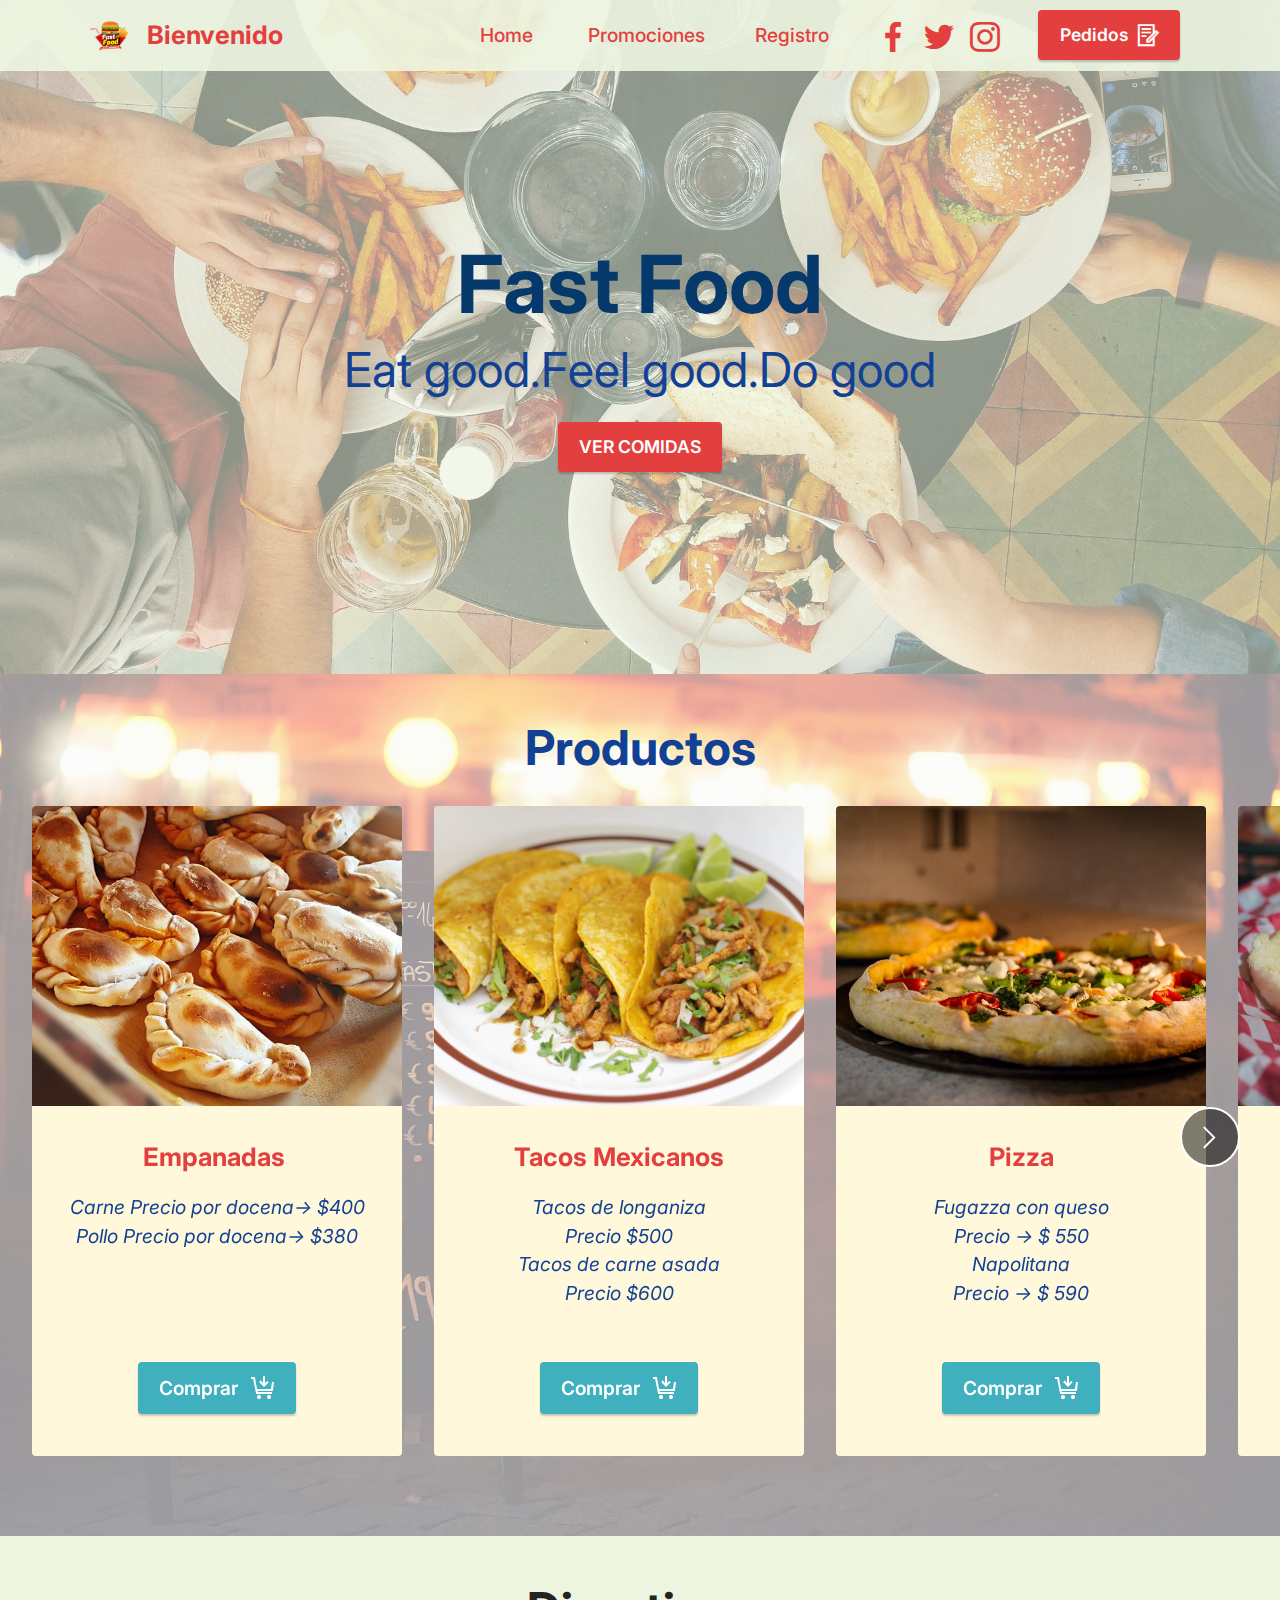
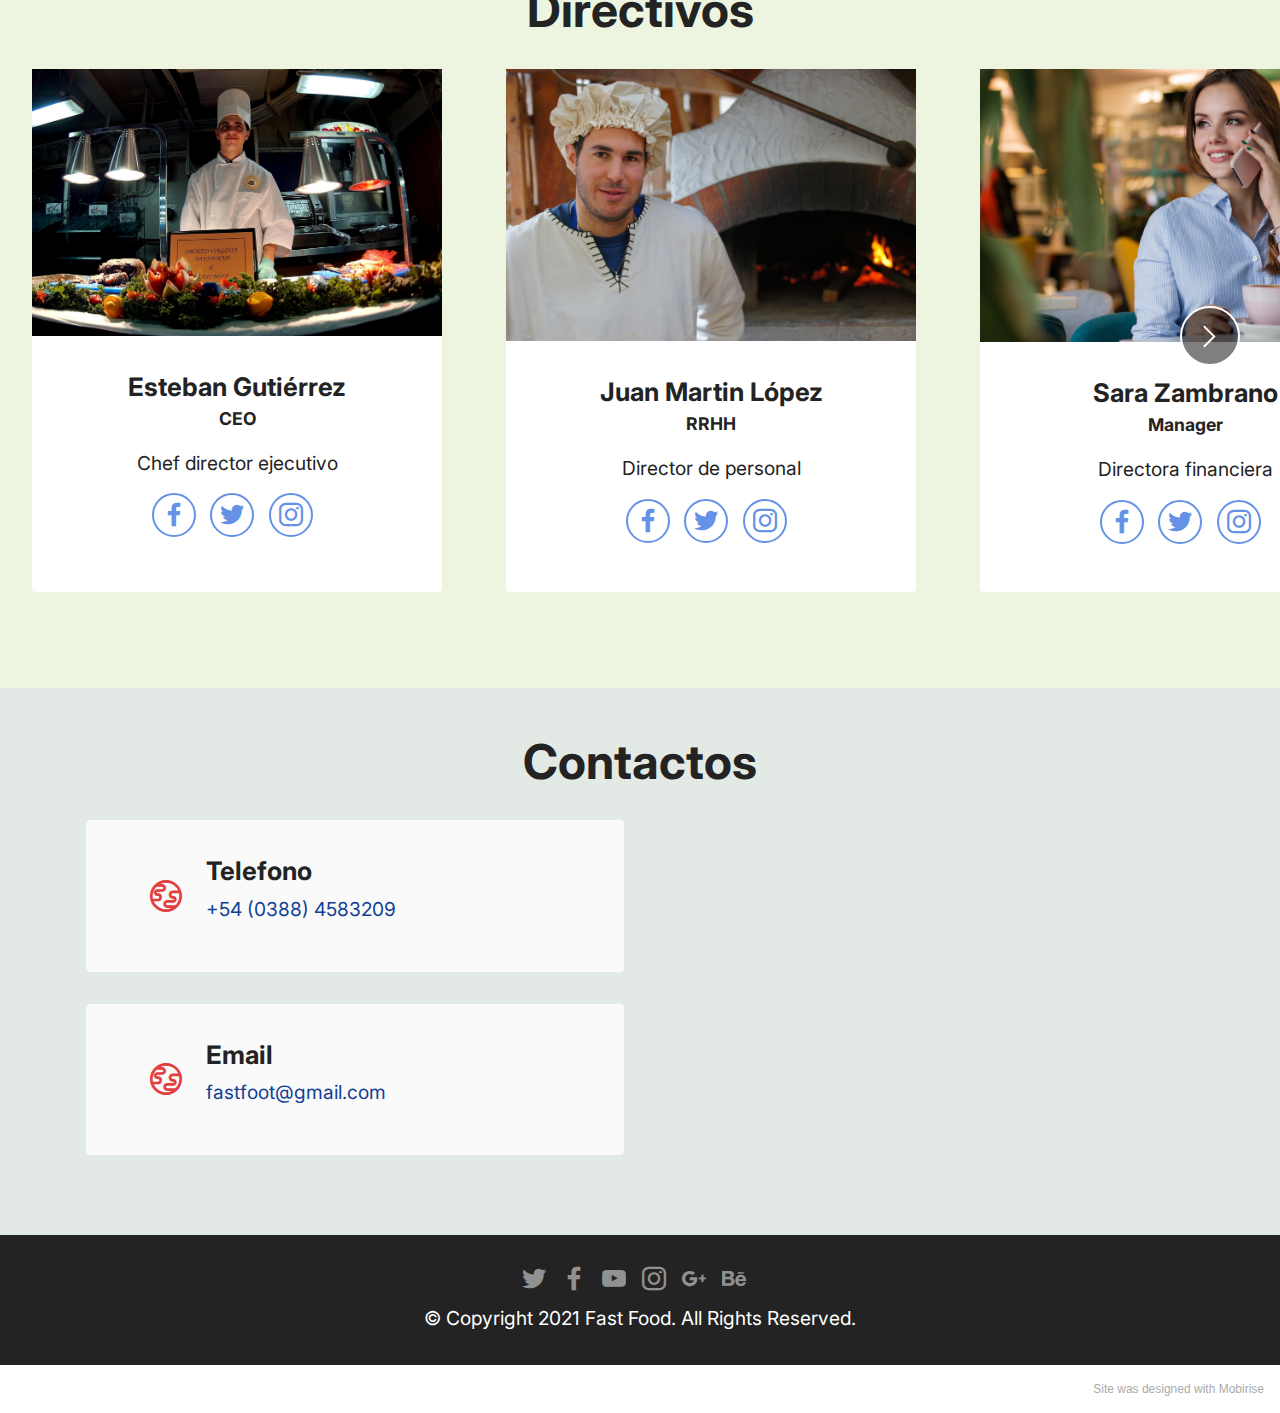
==== commit 21239424: "Add files via upload" ====
--- a/index.html
+++ b/index.html
@@ -5,8 +5,12 @@
   <meta charset="UTF-8">
   <meta http-equiv="X-UA-Compatible" content="IE=edge">
   <meta name="generator" content="Mobirise v5.5.0, mobirise.com">
+  <meta name="twitter:card" content="summary_large_image"/>
+  <meta name="twitter:image:src" content="assets/images/index-meta.png">
+  <meta property="og:image" content="assets/images/index-meta.png">
+  <meta name="twitter:title" content="Home">
   <meta name="viewport" content="width=device-width, initial-scale=1, minimum-scale=1">
-  <link rel="shortcut icon" href="assets/images/mbr.png" type="image/x-icon">
+  <link rel="shortcut icon" href="assets/images/6422133-preview.png" type="image/x-icon">
   <meta name="description" content="">
   
   
@@ -20,8 +24,6 @@
   <link rel="stylesheet" href="assets/theme/css/style.css">
   <link rel="preload" href="https://fonts.googleapis.com/css?family=Inter:100,200,300,400,500,600,700,800,900&display=swap" as="style" onload="this.onload=null;this.rel='stylesheet'">
   <noscript><link rel="stylesheet" href="https://fonts.googleapis.com/css?family=Inter:100,200,300,400,500,600,700,800,900&display=swap"></noscript>
-  <link rel="preload" href="https://fonts.googleapis.com/css?family=Acme:400&display=swap" as="style" onload="this.onload=null;this.rel='stylesheet'">
-  <noscript><link rel="stylesheet" href="https://fonts.googleapis.com/css?family=Acme:400&display=swap"></noscript>
   <link rel="preload" as="style" href="assets/mobirise/css/mbr-additional.css"><link rel="stylesheet" href="assets/mobirise/css/mbr-additional.css" type="text/css">
   
   
@@ -49,7 +51,11 @@
     <nav class="navbar navbar-dropdown navbar-expand-lg">
         <div class="container">
             <div class="navbar-brand">
-                
+                <span class="navbar-logo">
+                    <a href="index.html">
+                        <img src="assets/images/6422133-preview.png" alt="Mobirise" style="height: 3rem;">
+                    </a>
+                </span>
                 <span class="navbar-caption-wrap"><a class="navbar-caption text-primary display-5" href="index.html">Bienvenido</a></span>
             </div>
             <button class="navbar-toggler" type="button" data-toggle="collapse" data-bs-toggle="collapse" data-target="#navbarSupportedContent" data-bs-target="#navbarSupportedContent" aria-controls="navbarNavAltMarkup" aria-expanded="false" aria-label="Toggle navigation">
@@ -66,15 +72,15 @@
                     <li class="nav-item"><a class="nav-link link text-primary display-7" href="page2.html#form7-20">Registro</a>
                     </li></ul>
                 <div class="icons-menu">
-                    <a class="iconfont-wrapper" href="https://mobiri.se" target="_blank">
-                        <span class="p-2 mbr-iconfont socicon-facebook socicon"></span>
-                    </a>
-                    <a class="iconfont-wrapper" href="https://mobiri.se" target="_blank">
-                        <span class="p-2 mbr-iconfont socicon-twitter socicon"></span>
-                    </a>
-                    <a class="iconfont-wrapper" href="https://mobiri.se" target="_blank">
-                        <span class="p-2 mbr-iconfont socicon-instagram socicon"></span>
-                    </a>
+                    
+                        <span class="p-2 mbr-iconfont socicon-facebook socicon" style="font-size: 30px; color: rgb(228, 63, 63); fill: rgb(228, 63, 63);"></span>
+                    
+                    
+                        <span class="p-2 mbr-iconfont socicon-twitter socicon" style="font-size: 30px; color: rgb(228, 63, 63); fill: rgb(228, 63, 63);"></span>
+                    
+                    
+                        <span class="p-2 mbr-iconfont socicon-instagram socicon" style="font-size: 30px; color: rgb(228, 63, 63); fill: rgb(228, 63, 63);"></span>
+                    
                     
                 </div>
                 <div class="navbar-buttons mbr-section-btn"><a class="btn btn-primary display-4" href="page3.html#form5-1c"><span class="mobi-mbri mobi-mbri-contact-form mbr-iconfont mbr-iconfont-btn"></span>
@@ -124,11 +130,11 @@
                             <div class="item-content">
                                 <h5 class="item-title mbr-fonts-style display-5"><strong>Empanadas&nbsp;</strong></h5>
                                 
-                                <p class="mbr-text mbr-fonts-style mt-3 display-7">Carne Precio por docena-&gt; $400
+                                <p class="mbr-text mbr-fonts-style mt-3 display-7"><em>Carne Precio por docena-&gt; $400
 <br>Pollo Precio por docena-&gt; $380
-<br><br></p>
-                            </div>
-                            <div class="mbr-section-btn item-footer mt-2"><a href="" class="btn item-btn btn-success display-7" target="_blank"><span class="mobi-mbri mobi-mbri-cart-add mbr-iconfont mbr-iconfont-btn"></span>Comprar&nbsp;</a></div>
+</em><br><br></p>
+                            </div>
+                            <div class="mbr-section-btn item-footer mt-2"><a href="page3.html#form5-1c" class="btn item-btn btn-success display-7"><span class="mobi-mbri mobi-mbri-cart-add mbr-iconfont mbr-iconfont-btn"></span>Comprar&nbsp;</a></div>
                         </div>
                     </div><div class="embla__slide slider-image item active" style="margin-left: 1rem; margin-right: 1rem;">
                         <div class="slide-content">
@@ -140,9 +146,9 @@
                             <div class="item-content">
                                 <h5 class="item-title mbr-fonts-style display-5"><strong>Tacos Mexicanos</strong></h5>
                                 
-                                <p class="mbr-text mbr-fonts-style mt-3 display-7">Tacos de longaniza <br>Precio $500<br>Tacos de carne asada<br> Precio $600<br><br></p>
-                            </div>
-                            <div class="mbr-section-btn item-footer mt-2"><a href="" class="btn item-btn btn-success display-7" target="_blank"><span class="mobi-mbri mobi-mbri-cart-add mbr-iconfont mbr-iconfont-btn"></span>Comprar&nbsp;</a></div>
+                                <p class="mbr-text mbr-fonts-style mt-3 display-7"><em>Tacos de longaniza <br>Precio $500<br>Tacos de carne asada<br> Precio $600</em><br><br></p>
+                            </div>
+                            <div class="mbr-section-btn item-footer mt-2"><a href="page3.html#form5-1c" class="btn item-btn btn-success display-7"><span class="mobi-mbri mobi-mbri-cart-add mbr-iconfont mbr-iconfont-btn"></span>Comprar&nbsp;</a></div>
                         </div>
                     </div><div class="embla__slide slider-image item active" style="margin-left: 1rem; margin-right: 1rem;">
                         <div class="slide-content">
@@ -154,9 +160,9 @@
                             <div class="item-content">
                                 <h5 class="item-title mbr-fonts-style display-5"><strong>Pizza</strong></h5>
                                 
-                                <p class="mbr-text mbr-fonts-style mt-3 display-7">Fugazza con queso<br>Precio -&gt; $ 550<br>Napolitana <br>Precio -&gt; $ 590</p>
-                            </div>
-                            <div class="mbr-section-btn item-footer mt-2"><a href="" class="btn item-btn btn-success display-7" target="_blank"><span class="mobi-mbri mobi-mbri-cart-add mbr-iconfont mbr-iconfont-btn"></span>Comprar&nbsp;</a></div>
+                                <p class="mbr-text mbr-fonts-style mt-3 display-7"><em>Fugazza con queso<br>Precio -&gt; $ 550<br>Napolitana <br>Precio -&gt; $ 590</em></p>
+                            </div>
+                            <div class="mbr-section-btn item-footer mt-2"><a href="page3.html#form5-1c" class="btn item-btn btn-success display-7"><span class="mobi-mbri mobi-mbri-cart-add mbr-iconfont mbr-iconfont-btn"></span>Comprar&nbsp;</a></div>
                         </div>
                     </div>
                     <div class="embla__slide slider-image item" style="margin-left: 1rem; margin-right: 1rem;">
@@ -169,9 +175,9 @@
                             <div class="item-content">
                                 <h5 class="item-title mbr-fonts-style display-5"><strong>Hot-Dog completos</strong></h5>
                                 
-                                <p class="mbr-text mbr-fonts-style mt-3 display-7">Precio -&gt; $160<br></p>
-                            </div>
-                            <div class="mbr-section-btn item-footer mt-2"><a href="" class="btn item-btn btn-success display-7" target="_blank"><span class="mobi-mbri mobi-mbri-cart-add mbr-iconfont mbr-iconfont-btn"></span>Comprar&nbsp;</a></div>
+                                <p class="mbr-text mbr-fonts-style mt-3 display-7"><em>Precio -&gt; $160</em><br></p>
+                            </div>
+                            <div class="mbr-section-btn item-footer mt-2"><a href="page3.html#form5-1c" class="btn item-btn btn-success display-7"><span class="mobi-mbri mobi-mbri-cart-add mbr-iconfont mbr-iconfont-btn"></span>Comprar&nbsp;</a></div>
                         </div>
                     </div>
                     <div class="embla__slide slider-image item" style="margin-left: 1rem; margin-right: 1rem;">
@@ -184,9 +190,9 @@
                             <div class="item-content">
                                 <h5 class="item-title mbr-fonts-style display-5"><strong>Hamburguesa Doble</strong><br></h5>
                                 
-                                <p class="mbr-text mbr-fonts-style mt-3 display-7">Clásica&nbsp;Precio -&gt; $450<br>Original Precio -&gt; $600</p>
-                            </div>
-                            <div class="mbr-section-btn item-footer mt-2"><a href="" class="btn item-btn btn-success display-7" target="_blank"><span class="mobi-mbri mobi-mbri-cart-add mbr-iconfont mbr-iconfont-btn"></span>Comprar&nbsp;</a></div>
+                                <p class="mbr-text mbr-fonts-style mt-3 display-7"><em>Clásica&nbsp;Precio -&gt; $450<br>Original Precio -&gt; $600</em></p>
+                            </div>
+                            <div class="mbr-section-btn item-footer mt-2"><a href="page3.html#form5-1c" class="btn item-btn btn-success display-7"><span class="mobi-mbri mobi-mbri-cart-add mbr-iconfont mbr-iconfont-btn"></span>Comprar&nbsp;</a></div>
                         </div>
                     </div>
                 </div>
@@ -230,19 +236,19 @@
                                     Chef director ejecutivo</p>
                                 <div class="social-row display-7">
                                     <div class="soc-item">
-                                        <a href="https://www.facebook.com/Mobirise/" target="_blank">
-                                            <span class="mbr-iconfont socicon socicon-facebook"></span>
-                                        </a>
-                                    </div>
-                                    <div class="soc-item">
-                                        <a href="https://twitter.com/mobirise" target="_blank">
-                                            <span class="mbr-iconfont socicon socicon-twitter"></span>
-                                        </a>
-                                    </div>
-                                    <div class="soc-item">
-                                        <a href="https://instagram.com/mobirise" target="_blank">
-                                            <span class="mbr-iconfont socicon socicon-instagram"></span>
-                                        </a>
+                                        
+                                            <span class="mbr-iconfont socicon-facebook socicon"></span>
+                                        
+                                    </div>
+                                    <div class="soc-item">
+                                        
+                                            <span class="mbr-iconfont socicon-twitter socicon"></span>
+                                        
+                                    </div>
+                                    <div class="soc-item">
+                                        
+                                            <span class="mbr-iconfont socicon-instagram socicon"></span>
+                                        
                                     </div>
                                     
                                     
@@ -263,19 +269,19 @@
                                 <p class="card-text mbr-fonts-style align-center display-7">Director de personal</p>
                                 <div class="social-row display-7">
                                     <div class="soc-item">
-                                        <a href="https://www.facebook.com/Mobirise/" target="_blank">
-                                            <span class="mbr-iconfont socicon socicon-facebook"></span>
-                                        </a>
-                                    </div>
-                                    <div class="soc-item">
-                                        <a href="https://twitter.com/mobirise" target="_blank">
-                                            <span class="mbr-iconfont socicon socicon-twitter"></span>
-                                        </a>
-                                    </div>
-                                    <div class="soc-item">
-                                        <a href="https://instagram.com/mobirise" target="_blank">
-                                            <span class="mbr-iconfont socicon socicon-instagram"></span>
-                                        </a>
+                                        
+                                            <span class="mbr-iconfont socicon-facebook socicon"></span>
+                                        
+                                    </div>
+                                    <div class="soc-item">
+                                        
+                                            <span class="mbr-iconfont socicon-twitter socicon"></span>
+                                        
+                                    </div>
+                                    <div class="soc-item">
+                                        
+                                            <span class="mbr-iconfont socicon-instagram socicon"></span>
+                                        
                                     </div>
                                     
                                     
@@ -300,19 +306,19 @@
                                 <p class="card-text mbr-fonts-style align-center display-7">Directora financiera</p>
                                 <div class="social-row display-7">
                                     <div class="soc-item">
-                                        <a href="https://www.facebook.com/Mobirise/" target="_blank">
-                                            <span class="mbr-iconfont socicon socicon-facebook"></span>
-                                        </a>
-                                    </div>
-                                    <div class="soc-item">
-                                        <a href="https://twitter.com/mobirise" target="_blank">
-                                            <span class="mbr-iconfont socicon socicon-twitter"></span>
-                                        </a>
-                                    </div>
-                                    <div class="soc-item">
-                                        <a href="https://instagram.com/mobirise" target="_blank">
-                                            <span class="mbr-iconfont socicon socicon-instagram"></span>
-                                        </a>
+                                        
+                                            <span class="mbr-iconfont socicon-facebook socicon"></span>
+                                        
+                                    </div>
+                                    <div class="soc-item">
+                                        
+                                            <span class="mbr-iconfont socicon-twitter socicon"></span>
+                                        
+                                    </div>
+                                    <div class="soc-item">
+                                        
+                                            <span class="mbr-iconfont socicon-instagram socicon"></span>
+                                        
                                     </div>
                                     
                                     
@@ -372,7 +378,7 @@
                 </div>
             </div>
             <div class="map-wrapper col-12 col-md-6">
-                <div class="google-map"><iframe frameborder="0" style="border:0" src="https://www.google.com/maps/embed/v1/place?key=AIzaSyDk89J4FSunMF33ruMVWJaJht_Ro0kvoXs&amp;q=San salvador de jujuy, Balcarce 234" allowfullscreen=""></iframe></div>
+                <div class="google-map"><iframe frameborder="0" style="border:0" src="https://www.google.com/maps/embed/v1/place?key=AIzaSyCNveGQ9bfpKFwWzQLLftrR9hNiHwdqQG8&amp;q=San salvador de jujuy, Balcarce 234" allowfullscreen=""></iframe></div>
             </div>
         </div>
     </div>
@@ -428,8 +434,9 @@
             </div>
         </div>
     </div>
-</section><section style="background-color: #fff; font-family: -apple-system, BlinkMacSystemFont, 'Segoe UI', 'Roboto', 'Helvetica Neue', Arial, sans-serif; color:#aaa; font-size:12px; padding: 0; align-items: center; display: flex;"><a href="https://mobirise.site/e" style="flex: 1 1; height: 3rem; padding-left: 1rem;"></a><p style="flex: 0 0 auto; margin:0; padding-right:1rem;"><a href="https://mobirise.site" style="color:#aaa;">https://mobirise.com</a> html site creator</p></section><script src="assets/bootstrap/js/bootstrap.bundle.min.js"></script>  <script src="assets/smoothscroll/smooth-scroll.js"></script>  <script src="assets/ytplayer/index.js"></script>  <script src="assets/dropdown/js/navbar-dropdown.js"></script>  <script src="assets/embla/embla.min.js"></script>  <script src="assets/embla/script.js"></script>  <script src="assets/theme/js/script.js"></script>  
-  
-  
-</body>
+</section><section style="background-color: #fff; font-family: -apple-system, BlinkMacSystemFont, 'Segoe UI', 'Roboto', 'Helvetica Neue', Arial, sans-serif; color:#aaa; font-size:12px; padding: 0; align-items: center; display: flex;"><a href="https://mobirise.site/v" style="flex: 1 1; height: 3rem; padding-left: 1rem;"></a><p style="flex: 0 0 auto; margin:0; padding-right:1rem;">Site was <a href="https://mobirise.site/h" style="color:#aaa;">designed with</a> Mobirise</p></section><script src="assets/bootstrap/js/bootstrap.bundle.min.js"></script>  <script src="assets/smoothscroll/smooth-scroll.js"></script>  <script src="assets/ytplayer/index.js"></script>  <script src="assets/dropdown/js/navbar-dropdown.js"></script>  <script src="assets/embla/embla.min.js"></script>  <script src="assets/embla/script.js"></script>  <script src="assets/theme/js/script.js"></script>  
+  
+  
+ <div id="scrollToTop" class="scrollToTop mbr-arrow-up"><a style="text-align: center;"><i class="mbr-arrow-up-icon mbr-arrow-up-icon-cm cm-icon cm-icon-smallarrow-up"></i></a></div>
+  </body>
 </html>--- a/assets/mobirise/css/mbr-additional.css
+++ b/assets/mobirise/css/mbr-additional.css
@@ -21,7 +21,7 @@
   font-size: 3.75rem;
 }
 .display-4 {
-  font-family: 'Acme', sans-serif;
+  font-family: 'Inter', sans-serif;
   font-size: 1.1rem;
   line-height: 1.5;
 }
@@ -585,11 +585,8 @@
   color: #ffffff;
 }
 /* Scroll to top button*/
-.scrollToTop_wraper {
-  display: none;
-}
 .form-control {
-  font-family: 'Acme', sans-serif;
+  font-family: 'Inter', sans-serif;
   font-size: 1.1rem;
   line-height: 1.5;
   font-weight: 400;
@@ -603,7 +600,7 @@
   border-color: #e43f3f !important;
 }
 .form-control:-webkit-input-placeholder {
-  font-family: 'Acme', sans-serif;
+  font-family: 'Inter', sans-serif;
   font-size: 1.1rem;
   line-height: 1.5;
   font-weight: 400;
@@ -810,6 +807,11 @@
 .cid-sFAA5oUu2Y .navbar.collapsed.opened .dropdown-menu {
   top: 0;
 }
+@media (min-width: 992px) {
+  .cid-sFAA5oUu2Y .navbar.collapsed.opened:not(.navbar-short) .navbar-collapse {
+    max-height: calc(98.5vh - 3rem);
+  }
+}
 .cid-sFAA5oUu2Y .navbar.collapsed .dropdown-menu .dropdown-submenu {
   left: 0 !important;
 }
@@ -1044,7 +1046,7 @@
 .cid-sO0JedYM1n {
   padding-top: 3rem;
   padding-bottom: 5rem;
-  background-image: url("../../../assets/images/background3.jpg");
+  background-image: url("../../../assets/images/mbr-2.jpg");
 }
 .cid-sO0JedYM1n .mbr-overlay {
   background: #fafafa;
@@ -1067,7 +1069,7 @@
 .cid-sO0JedYM1n .slide-content {
   position: relative;
   border-radius: 4px;
-  background: #fafafa;
+  background: #fff8db;
   height: 100%;
   display: flex;
   overflow: hidden;
@@ -1094,13 +1096,16 @@
 }
 .cid-sO0JedYM1n .mbr-section-title {
   color: #114095;
+  text-align: center;
 }
 .cid-sO0JedYM1n .mbr-text,
 .cid-sO0JedYM1n .mbr-section-btn {
   text-align: center;
+  color: #114095;
 }
 .cid-sO0JedYM1n .item-title {
   text-align: center;
+  color: #e43f3f;
 }
 .cid-sO0JedYM1n .item-subtitle {
   text-align: left;
@@ -1480,13 +1485,13 @@
 .cid-sO2r8i5CDQ .media-container-row .row-copirayt p {
   width: 100%;
 }
-.cid-sO0HNmCEpI .navbar-dropdown {
+.cid-sOBE3A1Alz .navbar-dropdown {
   position: relative !important;
 }
-.cid-sO0HNmCEpI .navbar-dropdown {
+.cid-sOBE3A1Alz .navbar-dropdown {
   position: absolute !important;
 }
-.cid-sO0HNmCEpI .dropdown-item:before {
+.cid-sOBE3A1Alz .dropdown-item:before {
   font-family: Moririse2 !important;
   content: "\e966";
   display: inline-block;
@@ -1503,115 +1508,120 @@
   transform: scale(0, 1);
   transition: all 0.25s ease-in-out;
 }
-.cid-sO0HNmCEpI .dropdown-menu {
+.cid-sOBE3A1Alz .dropdown-menu {
   padding: 0;
   border-radius: 4px;
   box-shadow: 0 1px 3px 0 rgba(0, 0, 0, 0.1);
 }
-.cid-sO0HNmCEpI .dropdown-item {
+.cid-sOBE3A1Alz .dropdown-item {
   border-bottom: 1px solid #e6e6e6;
 }
-.cid-sO0HNmCEpI .dropdown-item:hover,
-.cid-sO0HNmCEpI .dropdown-item:focus {
+.cid-sOBE3A1Alz .dropdown-item:hover,
+.cid-sOBE3A1Alz .dropdown-item:focus {
   background: #e43f3f !important;
   color: white !important;
 }
-.cid-sO0HNmCEpI .dropdown-item:first-child {
+.cid-sOBE3A1Alz .dropdown-item:first-child {
   border-top-left-radius: 4px;
   border-top-right-radius: 4px;
 }
-.cid-sO0HNmCEpI .dropdown-item:last-child {
+.cid-sOBE3A1Alz .dropdown-item:last-child {
   border-bottom: none;
   border-bottom-left-radius: 4px;
   border-bottom-right-radius: 4px;
 }
-.cid-sO0HNmCEpI .nav-dropdown .link {
+.cid-sOBE3A1Alz .nav-dropdown .link {
   padding: 0 0.3em !important;
   margin: 0.667em 1em !important;
 }
-.cid-sO0HNmCEpI .nav-dropdown .link.dropdown-toggle::after {
+.cid-sOBE3A1Alz .nav-dropdown .link.dropdown-toggle::after {
   margin-left: 0.5rem;
   margin-top: 0.2rem;
 }
-.cid-sO0HNmCEpI .nav-link {
+.cid-sOBE3A1Alz .nav-link {
   position: relative;
 }
-.cid-sO0HNmCEpI .container {
+.cid-sOBE3A1Alz .container {
   display: flex;
   margin: auto;
 }
-.cid-sO0HNmCEpI .iconfont-wrapper {
+.cid-sOBE3A1Alz .iconfont-wrapper {
   color: #e43f3f !important;
   font-size: 1.5rem;
   padding-right: 0.5rem;
 }
-.cid-sO0HNmCEpI .dropdown-menu,
-.cid-sO0HNmCEpI .navbar.opened {
+.cid-sOBE3A1Alz .dropdown-menu,
+.cid-sOBE3A1Alz .navbar.opened {
   background: #edf5e1 !important;
 }
-.cid-sO0HNmCEpI .nav-item:focus,
-.cid-sO0HNmCEpI .nav-link:focus {
+.cid-sOBE3A1Alz .nav-item:focus,
+.cid-sOBE3A1Alz .nav-link:focus {
   outline: none;
 }
-.cid-sO0HNmCEpI .dropdown .dropdown-menu .dropdown-item {
+.cid-sOBE3A1Alz .dropdown .dropdown-menu .dropdown-item {
   width: auto;
   transition: all 0.25s ease-in-out;
 }
-.cid-sO0HNmCEpI .dropdown .dropdown-menu .dropdown-item::after {
+.cid-sOBE3A1Alz .dropdown .dropdown-menu .dropdown-item::after {
   right: 0.5rem;
 }
-.cid-sO0HNmCEpI .dropdown .dropdown-menu .dropdown-item .mbr-iconfont {
+.cid-sOBE3A1Alz .dropdown .dropdown-menu .dropdown-item .mbr-iconfont {
   margin-right: 0.5rem;
   vertical-align: sub;
 }
-.cid-sO0HNmCEpI .dropdown .dropdown-menu .dropdown-item .mbr-iconfont:before {
+.cid-sOBE3A1Alz .dropdown .dropdown-menu .dropdown-item .mbr-iconfont:before {
   display: inline-block;
   transform: scale(1, 1);
   transition: all 0.25s ease-in-out;
 }
-.cid-sO0HNmCEpI .collapsed .dropdown-menu .dropdown-item:before {
+.cid-sOBE3A1Alz .collapsed .dropdown-menu .dropdown-item:before {
   display: none;
 }
-.cid-sO0HNmCEpI .collapsed .dropdown .dropdown-menu .dropdown-item {
+.cid-sOBE3A1Alz .collapsed .dropdown .dropdown-menu .dropdown-item {
   padding: 0.235em 1.5em 0.235em 1.5em !important;
   transition: none;
   margin: 0 !important;
 }
-.cid-sO0HNmCEpI .navbar {
+.cid-sOBE3A1Alz .navbar {
   min-height: 70px;
   transition: all 0.3s;
   border-bottom: 1px solid transparent;
   background: rgba(237, 245, 225, 0.9);
 }
-.cid-sO0HNmCEpI .navbar.opened {
+.cid-sOBE3A1Alz .navbar.opened {
   transition: all 0.3s;
 }
-.cid-sO0HNmCEpI .navbar .dropdown-item {
+.cid-sOBE3A1Alz .navbar .dropdown-item {
   padding: 0.5rem 1.8rem;
 }
-.cid-sO0HNmCEpI .navbar .navbar-logo img {
+.cid-sOBE3A1Alz .navbar .navbar-logo img {
   width: auto;
 }
-.cid-sO0HNmCEpI .navbar .navbar-collapse {
+.cid-sOBE3A1Alz .navbar .navbar-collapse {
   justify-content: flex-end;
   z-index: 1;
 }
-.cid-sO0HNmCEpI .navbar.collapsed {
-  justify-content: center;
-}
-.cid-sO0HNmCEpI .navbar.collapsed .nav-item .nav-link::before {
+.cid-sOBE3A1Alz .navbar.collapsed {
+  justify-content: center;
+}
+.cid-sOBE3A1Alz .navbar.collapsed .nav-item .nav-link::before {
   display: none;
 }
-.cid-sO0HNmCEpI .navbar.collapsed.opened .dropdown-menu {
+.cid-sOBE3A1Alz .navbar.collapsed.opened .dropdown-menu {
   top: 0;
 }
-.cid-sO0HNmCEpI .navbar.collapsed .dropdown-menu .dropdown-submenu {
+@media (min-width: 992px) {
+  .cid-sOBE3A1Alz .navbar.collapsed.opened:not(.navbar-short) .navbar-collapse {
+    max-height: calc(98.5vh - 3rem);
+  }
+}
+.cid-sOBE3A1Alz .navbar.collapsed .dropdown-menu .dropdown-submenu {
   left: 0 !important;
 }
-.cid-sO0HNmCEpI .navbar.collapsed .dropdown-menu .dropdown-item:after {
+.cid-sOBE3A1Alz .navbar.collapsed .dropdown-menu .dropdown-item:after {
   right: auto;
 }
-.cid-sO0HNmCEpI .navbar.collapsed .dropdown-menu .dropdown-toggle[data-toggle="dropdown-submenu"]:after {
+.cid-sOBE3A1Alz .navbar.collapsed .dropdown-menu .dropdown-toggle[data-toggle="dropdown-submenu"]:after {
   margin-left: 0.5rem;
   margin-top: 0.2rem;
   border-top: 0.35em solid;
@@ -1620,33 +1630,33 @@
   border-bottom: 0;
   top: 41%;
 }
-.cid-sO0HNmCEpI .navbar.collapsed ul.navbar-nav li {
+.cid-sOBE3A1Alz .navbar.collapsed ul.navbar-nav li {
   margin: auto;
 }
-.cid-sO0HNmCEpI .navbar.collapsed .dropdown-menu .dropdown-item {
+.cid-sOBE3A1Alz .navbar.collapsed .dropdown-menu .dropdown-item {
   padding: 0.25rem 1.5rem;
   text-align: center;
 }
-.cid-sO0HNmCEpI .navbar.collapsed .icons-menu {
+.cid-sOBE3A1Alz .navbar.collapsed .icons-menu {
   padding-left: 0;
   padding-right: 0;
   padding-top: 0.5rem;
   padding-bottom: 0.5rem;
 }
 @media (max-width: 991px) {
-  .cid-sO0HNmCEpI .navbar .nav-item .nav-link::before {
+  .cid-sOBE3A1Alz .navbar .nav-item .nav-link::before {
     display: none;
   }
-  .cid-sO0HNmCEpI .navbar.opened .dropdown-menu {
+  .cid-sOBE3A1Alz .navbar.opened .dropdown-menu {
     top: 0;
   }
-  .cid-sO0HNmCEpI .navbar .dropdown-menu .dropdown-submenu {
+  .cid-sOBE3A1Alz .navbar .dropdown-menu .dropdown-submenu {
     left: 0 !important;
   }
-  .cid-sO0HNmCEpI .navbar .dropdown-menu .dropdown-item:after {
+  .cid-sOBE3A1Alz .navbar .dropdown-menu .dropdown-item:after {
     right: auto;
   }
-  .cid-sO0HNmCEpI .navbar .dropdown-menu .dropdown-toggle[data-toggle="dropdown-submenu"]:after {
+  .cid-sOBE3A1Alz .navbar .dropdown-menu .dropdown-toggle[data-toggle="dropdown-submenu"]:after {
     margin-left: 0.5rem;
     margin-top: 0.2rem;
     border-top: 0.35em solid;
@@ -1655,42 +1665,42 @@
     border-bottom: 0;
     top: 40%;
   }
-  .cid-sO0HNmCEpI .navbar .navbar-logo img {
+  .cid-sOBE3A1Alz .navbar .navbar-logo img {
     height: 3rem !important;
   }
-  .cid-sO0HNmCEpI .navbar ul.navbar-nav li {
+  .cid-sOBE3A1Alz .navbar ul.navbar-nav li {
     margin: auto;
   }
-  .cid-sO0HNmCEpI .navbar .dropdown-menu .dropdown-item {
+  .cid-sOBE3A1Alz .navbar .dropdown-menu .dropdown-item {
     padding: 0.25rem 1.5rem !important;
     text-align: center;
   }
-  .cid-sO0HNmCEpI .navbar .navbar-brand {
+  .cid-sOBE3A1Alz .navbar .navbar-brand {
     flex-shrink: initial;
     flex-basis: auto;
     word-break: break-word;
     padding-right: 2rem;
   }
-  .cid-sO0HNmCEpI .navbar .navbar-toggler {
+  .cid-sOBE3A1Alz .navbar .navbar-toggler {
     flex-basis: auto;
   }
-  .cid-sO0HNmCEpI .navbar .icons-menu {
+  .cid-sOBE3A1Alz .navbar .icons-menu {
     padding-left: 0;
     padding-top: 0.5rem;
     padding-bottom: 0.5rem;
   }
 }
-.cid-sO0HNmCEpI .navbar.navbar-short {
+.cid-sOBE3A1Alz .navbar.navbar-short {
   min-height: 60px;
 }
-.cid-sO0HNmCEpI .navbar.navbar-short .navbar-logo img {
+.cid-sOBE3A1Alz .navbar.navbar-short .navbar-logo img {
   height: 2.5rem !important;
 }
-.cid-sO0HNmCEpI .navbar.navbar-short .navbar-brand {
+.cid-sOBE3A1Alz .navbar.navbar-short .navbar-brand {
   min-height: 60px;
   padding: 0;
 }
-.cid-sO0HNmCEpI .navbar-brand {
+.cid-sOBE3A1Alz .navbar-brand {
   min-height: 70px;
   flex-shrink: 0;
   align-items: center;
@@ -1700,44 +1710,44 @@
   word-break: break-word;
   z-index: 1;
 }
-.cid-sO0HNmCEpI .navbar-brand .navbar-caption {
+.cid-sOBE3A1Alz .navbar-brand .navbar-caption {
   line-height: inherit !important;
 }
-.cid-sO0HNmCEpI .navbar-brand .navbar-logo a {
+.cid-sOBE3A1Alz .navbar-brand .navbar-logo a {
   outline: none;
 }
-.cid-sO0HNmCEpI .dropdown-item.active,
-.cid-sO0HNmCEpI .dropdown-item:active {
+.cid-sOBE3A1Alz .dropdown-item.active,
+.cid-sOBE3A1Alz .dropdown-item:active {
   background-color: transparent;
 }
-.cid-sO0HNmCEpI .navbar-expand-lg .navbar-nav .nav-link {
+.cid-sOBE3A1Alz .navbar-expand-lg .navbar-nav .nav-link {
   padding: 0;
 }
-.cid-sO0HNmCEpI .nav-dropdown .link.dropdown-toggle {
+.cid-sOBE3A1Alz .nav-dropdown .link.dropdown-toggle {
   margin-right: 1.667em;
 }
-.cid-sO0HNmCEpI .nav-dropdown .link.dropdown-toggle[aria-expanded="true"] {
+.cid-sOBE3A1Alz .nav-dropdown .link.dropdown-toggle[aria-expanded="true"] {
   margin-right: 0;
   padding: 0.667em 1.667em;
 }
-.cid-sO0HNmCEpI .navbar.navbar-expand-lg .dropdown .dropdown-menu {
+.cid-sOBE3A1Alz .navbar.navbar-expand-lg .dropdown .dropdown-menu {
   background: #edf5e1;
 }
-.cid-sO0HNmCEpI .navbar.navbar-expand-lg .dropdown .dropdown-menu .dropdown-submenu {
+.cid-sOBE3A1Alz .navbar.navbar-expand-lg .dropdown .dropdown-menu .dropdown-submenu {
   margin: 0;
   left: 100%;
 }
-.cid-sO0HNmCEpI .navbar .dropdown.open > .dropdown-menu {
+.cid-sOBE3A1Alz .navbar .dropdown.open > .dropdown-menu {
   display: block;
 }
-.cid-sO0HNmCEpI ul.navbar-nav {
+.cid-sOBE3A1Alz ul.navbar-nav {
   flex-wrap: wrap;
 }
-.cid-sO0HNmCEpI .navbar-buttons {
+.cid-sOBE3A1Alz .navbar-buttons {
   text-align: center;
   min-width: 170px;
 }
-.cid-sO0HNmCEpI button.navbar-toggler {
+.cid-sOBE3A1Alz button.navbar-toggler {
   outline: none;
   width: 31px;
   height: 20px;
@@ -1746,7 +1756,7 @@
   position: relative;
   align-self: center;
 }
-.cid-sO0HNmCEpI button.navbar-toggler .hamburger span {
+.cid-sOBE3A1Alz button.navbar-toggler .hamburger span {
   position: absolute;
   right: 0;
   width: 30px;
@@ -1754,53 +1764,53 @@
   border-right: 5px;
   background-color: #05386b;
 }
-.cid-sO0HNmCEpI button.navbar-toggler .hamburger span:nth-child(1) {
+.cid-sOBE3A1Alz button.navbar-toggler .hamburger span:nth-child(1) {
   top: 0;
   transition: all 0.2s;
 }
-.cid-sO0HNmCEpI button.navbar-toggler .hamburger span:nth-child(2) {
+.cid-sOBE3A1Alz button.navbar-toggler .hamburger span:nth-child(2) {
   top: 8px;
   transition: all 0.15s;
 }
-.cid-sO0HNmCEpI button.navbar-toggler .hamburger span:nth-child(3) {
+.cid-sOBE3A1Alz button.navbar-toggler .hamburger span:nth-child(3) {
   top: 8px;
   transition: all 0.15s;
 }
-.cid-sO0HNmCEpI button.navbar-toggler .hamburger span:nth-child(4) {
+.cid-sOBE3A1Alz button.navbar-toggler .hamburger span:nth-child(4) {
   top: 16px;
   transition: all 0.2s;
 }
-.cid-sO0HNmCEpI nav.opened .hamburger span:nth-child(1) {
+.cid-sOBE3A1Alz nav.opened .hamburger span:nth-child(1) {
   top: 8px;
   width: 0;
   opacity: 0;
   right: 50%;
   transition: all 0.2s;
 }
-.cid-sO0HNmCEpI nav.opened .hamburger span:nth-child(2) {
+.cid-sOBE3A1Alz nav.opened .hamburger span:nth-child(2) {
   transform: rotate(45deg);
   transition: all 0.25s;
 }
-.cid-sO0HNmCEpI nav.opened .hamburger span:nth-child(3) {
+.cid-sOBE3A1Alz nav.opened .hamburger span:nth-child(3) {
   transform: rotate(-45deg);
   transition: all 0.25s;
 }
-.cid-sO0HNmCEpI nav.opened .hamburger span:nth-child(4) {
+.cid-sOBE3A1Alz nav.opened .hamburger span:nth-child(4) {
   top: 8px;
   width: 0;
   opacity: 0;
   right: 50%;
   transition: all 0.2s;
 }
-.cid-sO0HNmCEpI .navbar-dropdown {
+.cid-sOBE3A1Alz .navbar-dropdown {
   padding: 0 1rem;
 }
-.cid-sO0HNmCEpI a.nav-link {
+.cid-sOBE3A1Alz a.nav-link {
   display: flex;
   align-items: center;
   justify-content: center;
 }
-.cid-sO0HNmCEpI .icons-menu {
+.cid-sOBE3A1Alz .icons-menu {
   flex-wrap: nowrap;
   display: flex;
   justify-content: center;
@@ -1810,34 +1820,20 @@
   text-align: center;
 }
 @media screen and (-ms-high-contrast: active), (-ms-high-contrast: none) {
-  .cid-sO0HNmCEpI .navbar {
+  .cid-sOBE3A1Alz .navbar {
     height: 70px;
   }
-  .cid-sO0HNmCEpI .navbar.opened {
+  .cid-sOBE3A1Alz .navbar.opened {
     height: auto;
   }
-  .cid-sO0HNmCEpI .nav-item .nav-link:hover::before {
+  .cid-sOBE3A1Alz .nav-item .nav-link:hover::before {
     width: 175%;
     max-width: calc(100% + 2rem);
     left: -1rem;
   }
 }
-.cid-sO0HNnOrKz {
-  padding-top: 15rem;
-  padding-bottom: 12rem;
-  background-image: url("../../../assets/images/mbr-7.jpg");
-}
-.cid-sO0HNnOrKz .mbr-section-title {
-  color: #05386b;
-  text-align: center;
-}
-.cid-sO0HNnOrKz .mbr-text,
-.cid-sO0HNnOrKz .mbr-section-btn {
-  color: #114095;
-  text-align: center;
-}
 .cid-sO2kpKdCYU {
-  padding-top: 5rem;
+  padding-top: 8rem;
   padding-bottom: 5rem;
   background-image: url("../../../assets/images/background1.jpg");
 }
@@ -2004,13 +2000,13 @@
 .cid-sO2r8i5CDQ .media-container-row .row-copirayt p {
   width: 100%;
 }
-.cid-sO0S2GwJhw .navbar-dropdown {
+.cid-sOBDZH6juA .navbar-dropdown {
   position: relative !important;
 }
-.cid-sO0S2GwJhw .navbar-dropdown {
+.cid-sOBDZH6juA .navbar-dropdown {
   position: absolute !important;
 }
-.cid-sO0S2GwJhw .dropdown-item:before {
+.cid-sOBDZH6juA .dropdown-item:before {
   font-family: Moririse2 !important;
   content: "\e966";
   display: inline-block;
@@ -2027,115 +2023,120 @@
   transform: scale(0, 1);
   transition: all 0.25s ease-in-out;
 }
-.cid-sO0S2GwJhw .dropdown-menu {
+.cid-sOBDZH6juA .dropdown-menu {
   padding: 0;
   border-radius: 4px;
   box-shadow: 0 1px 3px 0 rgba(0, 0, 0, 0.1);
 }
-.cid-sO0S2GwJhw .dropdown-item {
+.cid-sOBDZH6juA .dropdown-item {
   border-bottom: 1px solid #e6e6e6;
 }
-.cid-sO0S2GwJhw .dropdown-item:hover,
-.cid-sO0S2GwJhw .dropdown-item:focus {
+.cid-sOBDZH6juA .dropdown-item:hover,
+.cid-sOBDZH6juA .dropdown-item:focus {
   background: #e43f3f !important;
   color: white !important;
 }
-.cid-sO0S2GwJhw .dropdown-item:first-child {
+.cid-sOBDZH6juA .dropdown-item:first-child {
   border-top-left-radius: 4px;
   border-top-right-radius: 4px;
 }
-.cid-sO0S2GwJhw .dropdown-item:last-child {
+.cid-sOBDZH6juA .dropdown-item:last-child {
   border-bottom: none;
   border-bottom-left-radius: 4px;
   border-bottom-right-radius: 4px;
 }
-.cid-sO0S2GwJhw .nav-dropdown .link {
+.cid-sOBDZH6juA .nav-dropdown .link {
   padding: 0 0.3em !important;
   margin: 0.667em 1em !important;
 }
-.cid-sO0S2GwJhw .nav-dropdown .link.dropdown-toggle::after {
+.cid-sOBDZH6juA .nav-dropdown .link.dropdown-toggle::after {
   margin-left: 0.5rem;
   margin-top: 0.2rem;
 }
-.cid-sO0S2GwJhw .nav-link {
+.cid-sOBDZH6juA .nav-link {
   position: relative;
 }
-.cid-sO0S2GwJhw .container {
+.cid-sOBDZH6juA .container {
   display: flex;
   margin: auto;
 }
-.cid-sO0S2GwJhw .iconfont-wrapper {
+.cid-sOBDZH6juA .iconfont-wrapper {
   color: #e43f3f !important;
   font-size: 1.5rem;
   padding-right: 0.5rem;
 }
-.cid-sO0S2GwJhw .dropdown-menu,
-.cid-sO0S2GwJhw .navbar.opened {
+.cid-sOBDZH6juA .dropdown-menu,
+.cid-sOBDZH6juA .navbar.opened {
   background: #edf5e1 !important;
 }
-.cid-sO0S2GwJhw .nav-item:focus,
-.cid-sO0S2GwJhw .nav-link:focus {
+.cid-sOBDZH6juA .nav-item:focus,
+.cid-sOBDZH6juA .nav-link:focus {
   outline: none;
 }
-.cid-sO0S2GwJhw .dropdown .dropdown-menu .dropdown-item {
+.cid-sOBDZH6juA .dropdown .dropdown-menu .dropdown-item {
   width: auto;
   transition: all 0.25s ease-in-out;
 }
-.cid-sO0S2GwJhw .dropdown .dropdown-menu .dropdown-item::after {
+.cid-sOBDZH6juA .dropdown .dropdown-menu .dropdown-item::after {
   right: 0.5rem;
 }
-.cid-sO0S2GwJhw .dropdown .dropdown-menu .dropdown-item .mbr-iconfont {
+.cid-sOBDZH6juA .dropdown .dropdown-menu .dropdown-item .mbr-iconfont {
   margin-right: 0.5rem;
   vertical-align: sub;
 }
-.cid-sO0S2GwJhw .dropdown .dropdown-menu .dropdown-item .mbr-iconfont:before {
+.cid-sOBDZH6juA .dropdown .dropdown-menu .dropdown-item .mbr-iconfont:before {
   display: inline-block;
   transform: scale(1, 1);
   transition: all 0.25s ease-in-out;
 }
-.cid-sO0S2GwJhw .collapsed .dropdown-menu .dropdown-item:before {
+.cid-sOBDZH6juA .collapsed .dropdown-menu .dropdown-item:before {
   display: none;
 }
-.cid-sO0S2GwJhw .collapsed .dropdown .dropdown-menu .dropdown-item {
+.cid-sOBDZH6juA .collapsed .dropdown .dropdown-menu .dropdown-item {
   padding: 0.235em 1.5em 0.235em 1.5em !important;
   transition: none;
   margin: 0 !important;
 }
-.cid-sO0S2GwJhw .navbar {
+.cid-sOBDZH6juA .navbar {
   min-height: 70px;
   transition: all 0.3s;
   border-bottom: 1px solid transparent;
   background: rgba(237, 245, 225, 0.9);
 }
-.cid-sO0S2GwJhw .navbar.opened {
+.cid-sOBDZH6juA .navbar.opened {
   transition: all 0.3s;
 }
-.cid-sO0S2GwJhw .navbar .dropdown-item {
+.cid-sOBDZH6juA .navbar .dropdown-item {
   padding: 0.5rem 1.8rem;
 }
-.cid-sO0S2GwJhw .navbar .navbar-logo img {
+.cid-sOBDZH6juA .navbar .navbar-logo img {
   width: auto;
 }
-.cid-sO0S2GwJhw .navbar .navbar-collapse {
+.cid-sOBDZH6juA .navbar .navbar-collapse {
   justify-content: flex-end;
   z-index: 1;
 }
-.cid-sO0S2GwJhw .navbar.collapsed {
-  justify-content: center;
-}
-.cid-sO0S2GwJhw .navbar.collapsed .nav-item .nav-link::before {
+.cid-sOBDZH6juA .navbar.collapsed {
+  justify-content: center;
+}
+.cid-sOBDZH6juA .navbar.collapsed .nav-item .nav-link::before {
   display: none;
 }
-.cid-sO0S2GwJhw .navbar.collapsed.opened .dropdown-menu {
+.cid-sOBDZH6juA .navbar.collapsed.opened .dropdown-menu {
   top: 0;
 }
-.cid-sO0S2GwJhw .navbar.collapsed .dropdown-menu .dropdown-submenu {
+@media (min-width: 992px) {
+  .cid-sOBDZH6juA .navbar.collapsed.opened:not(.navbar-short) .navbar-collapse {
+    max-height: calc(98.5vh - 3rem);
+  }
+}
+.cid-sOBDZH6juA .navbar.collapsed .dropdown-menu .dropdown-submenu {
   left: 0 !important;
 }
-.cid-sO0S2GwJhw .navbar.collapsed .dropdown-menu .dropdown-item:after {
+.cid-sOBDZH6juA .navbar.collapsed .dropdown-menu .dropdown-item:after {
   right: auto;
 }
-.cid-sO0S2GwJhw .navbar.collapsed .dropdown-menu .dropdown-toggle[data-toggle="dropdown-submenu"]:after {
+.cid-sOBDZH6juA .navbar.collapsed .dropdown-menu .dropdown-toggle[data-toggle="dropdown-submenu"]:after {
   margin-left: 0.5rem;
   margin-top: 0.2rem;
   border-top: 0.35em solid;
@@ -2144,33 +2145,33 @@
   border-bottom: 0;
   top: 41%;
 }
-.cid-sO0S2GwJhw .navbar.collapsed ul.navbar-nav li {
+.cid-sOBDZH6juA .navbar.collapsed ul.navbar-nav li {
   margin: auto;
 }
-.cid-sO0S2GwJhw .navbar.collapsed .dropdown-menu .dropdown-item {
+.cid-sOBDZH6juA .navbar.collapsed .dropdown-menu .dropdown-item {
   padding: 0.25rem 1.5rem;
   text-align: center;
 }
-.cid-sO0S2GwJhw .navbar.collapsed .icons-menu {
+.cid-sOBDZH6juA .navbar.collapsed .icons-menu {
   padding-left: 0;
   padding-right: 0;
   padding-top: 0.5rem;
   padding-bottom: 0.5rem;
 }
 @media (max-width: 991px) {
-  .cid-sO0S2GwJhw .navbar .nav-item .nav-link::before {
+  .cid-sOBDZH6juA .navbar .nav-item .nav-link::before {
     display: none;
   }
-  .cid-sO0S2GwJhw .navbar.opened .dropdown-menu {
+  .cid-sOBDZH6juA .navbar.opened .dropdown-menu {
     top: 0;
   }
-  .cid-sO0S2GwJhw .navbar .dropdown-menu .dropdown-submenu {
+  .cid-sOBDZH6juA .navbar .dropdown-menu .dropdown-submenu {
     left: 0 !important;
   }
-  .cid-sO0S2GwJhw .navbar .dropdown-menu .dropdown-item:after {
+  .cid-sOBDZH6juA .navbar .dropdown-menu .dropdown-item:after {
     right: auto;
   }
-  .cid-sO0S2GwJhw .navbar .dropdown-menu .dropdown-toggle[data-toggle="dropdown-submenu"]:after {
+  .cid-sOBDZH6juA .navbar .dropdown-menu .dropdown-toggle[data-toggle="dropdown-submenu"]:after {
     margin-left: 0.5rem;
     margin-top: 0.2rem;
     border-top: 0.35em solid;
@@ -2179,42 +2180,42 @@
     border-bottom: 0;
     top: 40%;
   }
-  .cid-sO0S2GwJhw .navbar .navbar-logo img {
+  .cid-sOBDZH6juA .navbar .navbar-logo img {
     height: 3rem !important;
   }
-  .cid-sO0S2GwJhw .navbar ul.navbar-nav li {
+  .cid-sOBDZH6juA .navbar ul.navbar-nav li {
     margin: auto;
   }
-  .cid-sO0S2GwJhw .navbar .dropdown-menu .dropdown-item {
+  .cid-sOBDZH6juA .navbar .dropdown-menu .dropdown-item {
     padding: 0.25rem 1.5rem !important;
     text-align: center;
   }
-  .cid-sO0S2GwJhw .navbar .navbar-brand {
+  .cid-sOBDZH6juA .navbar .navbar-brand {
     flex-shrink: initial;
     flex-basis: auto;
     word-break: break-word;
     padding-right: 2rem;
   }
-  .cid-sO0S2GwJhw .navbar .navbar-toggler {
+  .cid-sOBDZH6juA .navbar .navbar-toggler {
     flex-basis: auto;
   }
-  .cid-sO0S2GwJhw .navbar .icons-menu {
+  .cid-sOBDZH6juA .navbar .icons-menu {
     padding-left: 0;
     padding-top: 0.5rem;
     padding-bottom: 0.5rem;
   }
 }
-.cid-sO0S2GwJhw .navbar.navbar-short {
+.cid-sOBDZH6juA .navbar.navbar-short {
   min-height: 60px;
 }
-.cid-sO0S2GwJhw .navbar.navbar-short .navbar-logo img {
+.cid-sOBDZH6juA .navbar.navbar-short .navbar-logo img {
   height: 2.5rem !important;
 }
-.cid-sO0S2GwJhw .navbar.navbar-short .navbar-brand {
+.cid-sOBDZH6juA .navbar.navbar-short .navbar-brand {
   min-height: 60px;
   padding: 0;
 }
-.cid-sO0S2GwJhw .navbar-brand {
+.cid-sOBDZH6juA .navbar-brand {
   min-height: 70px;
   flex-shrink: 0;
   align-items: center;
@@ -2224,44 +2225,44 @@
   word-break: break-word;
   z-index: 1;
 }
-.cid-sO0S2GwJhw .navbar-brand .navbar-caption {
+.cid-sOBDZH6juA .navbar-brand .navbar-caption {
   line-height: inherit !important;
 }
-.cid-sO0S2GwJhw .navbar-brand .navbar-logo a {
+.cid-sOBDZH6juA .navbar-brand .navbar-logo a {
   outline: none;
 }
-.cid-sO0S2GwJhw .dropdown-item.active,
-.cid-sO0S2GwJhw .dropdown-item:active {
+.cid-sOBDZH6juA .dropdown-item.active,
+.cid-sOBDZH6juA .dropdown-item:active {
   background-color: transparent;
 }
-.cid-sO0S2GwJhw .navbar-expand-lg .navbar-nav .nav-link {
+.cid-sOBDZH6juA .navbar-expand-lg .navbar-nav .nav-link {
   padding: 0;
 }
-.cid-sO0S2GwJhw .nav-dropdown .link.dropdown-toggle {
+.cid-sOBDZH6juA .nav-dropdown .link.dropdown-toggle {
   margin-right: 1.667em;
 }
-.cid-sO0S2GwJhw .nav-dropdown .link.dropdown-toggle[aria-expanded="true"] {
+.cid-sOBDZH6juA .nav-dropdown .link.dropdown-toggle[aria-expanded="true"] {
   margin-right: 0;
   padding: 0.667em 1.667em;
 }
-.cid-sO0S2GwJhw .navbar.navbar-expand-lg .dropdown .dropdown-menu {
+.cid-sOBDZH6juA .navbar.navbar-expand-lg .dropdown .dropdown-menu {
   background: #edf5e1;
 }
-.cid-sO0S2GwJhw .navbar.navbar-expand-lg .dropdown .dropdown-menu .dropdown-submenu {
+.cid-sOBDZH6juA .navbar.navbar-expand-lg .dropdown .dropdown-menu .dropdown-submenu {
   margin: 0;
   left: 100%;
 }
-.cid-sO0S2GwJhw .navbar .dropdown.open > .dropdown-menu {
+.cid-sOBDZH6juA .navbar .dropdown.open > .dropdown-menu {
   display: block;
 }
-.cid-sO0S2GwJhw ul.navbar-nav {
+.cid-sOBDZH6juA ul.navbar-nav {
   flex-wrap: wrap;
 }
-.cid-sO0S2GwJhw .navbar-buttons {
+.cid-sOBDZH6juA .navbar-buttons {
   text-align: center;
   min-width: 170px;
 }
-.cid-sO0S2GwJhw button.navbar-toggler {
+.cid-sOBDZH6juA button.navbar-toggler {
   outline: none;
   width: 31px;
   height: 20px;
@@ -2270,7 +2271,7 @@
   position: relative;
   align-self: center;
 }
-.cid-sO0S2GwJhw button.navbar-toggler .hamburger span {
+.cid-sOBDZH6juA button.navbar-toggler .hamburger span {
   position: absolute;
   right: 0;
   width: 30px;
@@ -2278,53 +2279,53 @@
   border-right: 5px;
   background-color: #05386b;
 }
-.cid-sO0S2GwJhw button.navbar-toggler .hamburger span:nth-child(1) {
+.cid-sOBDZH6juA button.navbar-toggler .hamburger span:nth-child(1) {
   top: 0;
   transition: all 0.2s;
 }
-.cid-sO0S2GwJhw button.navbar-toggler .hamburger span:nth-child(2) {
+.cid-sOBDZH6juA button.navbar-toggler .hamburger span:nth-child(2) {
   top: 8px;
   transition: all 0.15s;
 }
-.cid-sO0S2GwJhw button.navbar-toggler .hamburger span:nth-child(3) {
+.cid-sOBDZH6juA button.navbar-toggler .hamburger span:nth-child(3) {
   top: 8px;
   transition: all 0.15s;
 }
-.cid-sO0S2GwJhw button.navbar-toggler .hamburger span:nth-child(4) {
+.cid-sOBDZH6juA button.navbar-toggler .hamburger span:nth-child(4) {
   top: 16px;
   transition: all 0.2s;
 }
-.cid-sO0S2GwJhw nav.opened .hamburger span:nth-child(1) {
+.cid-sOBDZH6juA nav.opened .hamburger span:nth-child(1) {
   top: 8px;
   width: 0;
   opacity: 0;
   right: 50%;
   transition: all 0.2s;
 }
-.cid-sO0S2GwJhw nav.opened .hamburger span:nth-child(2) {
+.cid-sOBDZH6juA nav.opened .hamburger span:nth-child(2) {
   transform: rotate(45deg);
   transition: all 0.25s;
 }
-.cid-sO0S2GwJhw nav.opened .hamburger span:nth-child(3) {
+.cid-sOBDZH6juA nav.opened .hamburger span:nth-child(3) {
   transform: rotate(-45deg);
   transition: all 0.25s;
 }
-.cid-sO0S2GwJhw nav.opened .hamburger span:nth-child(4) {
+.cid-sOBDZH6juA nav.opened .hamburger span:nth-child(4) {
   top: 8px;
   width: 0;
   opacity: 0;
   right: 50%;
   transition: all 0.2s;
 }
-.cid-sO0S2GwJhw .navbar-dropdown {
+.cid-sOBDZH6juA .navbar-dropdown {
   padding: 0 1rem;
 }
-.cid-sO0S2GwJhw a.nav-link {
+.cid-sOBDZH6juA a.nav-link {
   display: flex;
   align-items: center;
   justify-content: center;
 }
-.cid-sO0S2GwJhw .icons-menu {
+.cid-sOBDZH6juA .icons-menu {
   flex-wrap: nowrap;
   display: flex;
   justify-content: center;
@@ -2334,34 +2335,20 @@
   text-align: center;
 }
 @media screen and (-ms-high-contrast: active), (-ms-high-contrast: none) {
-  .cid-sO0S2GwJhw .navbar {
+  .cid-sOBDZH6juA .navbar {
     height: 70px;
   }
-  .cid-sO0S2GwJhw .navbar.opened {
+  .cid-sOBDZH6juA .navbar.opened {
     height: auto;
   }
-  .cid-sO0S2GwJhw .nav-item .nav-link:hover::before {
+  .cid-sOBDZH6juA .nav-item .nav-link:hover::before {
     width: 175%;
     max-width: calc(100% + 2rem);
     left: -1rem;
   }
 }
-.cid-sO0S2JWeJq {
-  padding-top: 15rem;
-  padding-bottom: 12rem;
-  background-image: url("../../../assets/images/mbr-7.jpg");
-}
-.cid-sO0S2JWeJq .mbr-section-title {
-  color: #05386b;
-  text-align: center;
-}
-.cid-sO0S2JWeJq .mbr-text,
-.cid-sO0S2JWeJq .mbr-section-btn {
-  color: #114095;
-  text-align: center;
-}
 .cid-sO0S2MqqlU {
-  padding-top: 6rem;
+  padding-top: 9rem;
   padding-bottom: 6rem;
   background-image: url("../../../assets/images/background1.jpeg");
 }
@@ -2518,24 +2505,10 @@
 .cid-sO2r8i5CDQ .media-container-row .row-copirayt p {
   width: 100%;
 }
-.cid-sO0Tz8harL {
-  padding-top: 15rem;
-  padding-bottom: 12rem;
-  background-image: url("../../../assets/images/mbr-7.jpg");
-}
-.cid-sO0Tz8harL .mbr-section-title {
-  color: #05386b;
-  text-align: center;
-}
-.cid-sO0Tz8harL .mbr-text,
-.cid-sO0Tz8harL .mbr-section-btn {
-  color: #114095;
-  text-align: center;
-}
 .cid-sO1lGg88ns {
-  padding-top: 4rem;
+  padding-top: 7rem;
   padding-bottom: 6rem;
-  background-image: url("../../../assets/images/background3.jpg");
+  background-image: url("../../../assets/images/mbr-6.jpg");
 }
 .cid-sO1lGg88ns img,
 .cid-sO1lGg88ns .item-img {
@@ -2589,6 +2562,19 @@
 }
 .cid-sO1lGg88ns .item-subtitle {
   text-align: left;
+}
+.cid-sOSNu5VmhY {
+  padding-top: 6rem;
+  padding-bottom: 6rem;
+  background-image: url("../../../assets/images/mbr-2.jpg");
+}
+.cid-sOSNu5VmhY .video-wrapper iframe {
+  width: 100%;
+}
+.cid-sOSNu5VmhY .mbr-section-title,
+.cid-sOSNu5VmhY .mbr-section-subtitle,
+.cid-sOSNu5VmhY .mbr-text {
+  text-align: center;
 }
 .cid-sO28Vn2oNf {
   padding-top: 3rem;
@@ -2783,6 +2769,11 @@
 .cid-sO0Tz5BDdZ .navbar.collapsed.opened .dropdown-menu {
   top: 0;
 }
+@media (min-width: 992px) {
+  .cid-sO0Tz5BDdZ .navbar.collapsed.opened:not(.navbar-short) .navbar-collapse {
+    max-height: calc(98.5vh - 3rem);
+  }
+}
 .cid-sO0Tz5BDdZ .navbar.collapsed .dropdown-menu .dropdown-submenu {
   left: 0 !important;
 }
--- a/assets/mobirise/css/mbr-additional.css
+++ b/assets/mobirise/css/mbr-additional.css
@@ -21,7 +21,7 @@
   font-size: 3.75rem;
 }
 .display-4 {
-  font-family: 'Acme', sans-serif;
+  font-family: 'Inter', sans-serif;
   font-size: 1.1rem;
   line-height: 1.5;
 }
@@ -585,11 +585,8 @@
   color: #ffffff;
 }
 /* Scroll to top button*/
-.scrollToTop_wraper {
-  display: none;
-}
 .form-control {
-  font-family: 'Acme', sans-serif;
+  font-family: 'Inter', sans-serif;
   font-size: 1.1rem;
   line-height: 1.5;
   font-weight: 400;
@@ -603,7 +600,7 @@
   border-color: #e43f3f !important;
 }
 .form-control:-webkit-input-placeholder {
-  font-family: 'Acme', sans-serif;
+  font-family: 'Inter', sans-serif;
   font-size: 1.1rem;
   line-height: 1.5;
   font-weight: 400;
@@ -810,6 +807,11 @@
 .cid-sFAA5oUu2Y .navbar.collapsed.opened .dropdown-menu {
   top: 0;
 }
+@media (min-width: 992px) {
+  .cid-sFAA5oUu2Y .navbar.collapsed.opened:not(.navbar-short) .navbar-collapse {
+    max-height: calc(98.5vh - 3rem);
+  }
+}
 .cid-sFAA5oUu2Y .navbar.collapsed .dropdown-menu .dropdown-submenu {
   left: 0 !important;
 }
@@ -1044,7 +1046,7 @@
 .cid-sO0JedYM1n {
   padding-top: 3rem;
   padding-bottom: 5rem;
-  background-image: url("../../../assets/images/background3.jpg");
+  background-image: url("../../../assets/images/mbr-2.jpg");
 }
 .cid-sO0JedYM1n .mbr-overlay {
   background: #fafafa;
@@ -1067,7 +1069,7 @@
 .cid-sO0JedYM1n .slide-content {
   position: relative;
   border-radius: 4px;
-  background: #fafafa;
+  background: #fff8db;
   height: 100%;
   display: flex;
   overflow: hidden;
@@ -1094,13 +1096,16 @@
 }
 .cid-sO0JedYM1n .mbr-section-title {
   color: #114095;
+  text-align: center;
 }
 .cid-sO0JedYM1n .mbr-text,
 .cid-sO0JedYM1n .mbr-section-btn {
   text-align: center;
+  color: #114095;
 }
 .cid-sO0JedYM1n .item-title {
   text-align: center;
+  color: #e43f3f;
 }
 .cid-sO0JedYM1n .item-subtitle {
   text-align: left;
@@ -1480,13 +1485,13 @@
 .cid-sO2r8i5CDQ .media-container-row .row-copirayt p {
   width: 100%;
 }
-.cid-sO0HNmCEpI .navbar-dropdown {
+.cid-sOBE3A1Alz .navbar-dropdown {
   position: relative !important;
 }
-.cid-sO0HNmCEpI .navbar-dropdown {
+.cid-sOBE3A1Alz .navbar-dropdown {
   position: absolute !important;
 }
-.cid-sO0HNmCEpI .dropdown-item:before {
+.cid-sOBE3A1Alz .dropdown-item:before {
   font-family: Moririse2 !important;
   content: "\e966";
   display: inline-block;
@@ -1503,115 +1508,120 @@
   transform: scale(0, 1);
   transition: all 0.25s ease-in-out;
 }
-.cid-sO0HNmCEpI .dropdown-menu {
+.cid-sOBE3A1Alz .dropdown-menu {
   padding: 0;
   border-radius: 4px;
   box-shadow: 0 1px 3px 0 rgba(0, 0, 0, 0.1);
 }
-.cid-sO0HNmCEpI .dropdown-item {
+.cid-sOBE3A1Alz .dropdown-item {
   border-bottom: 1px solid #e6e6e6;
 }
-.cid-sO0HNmCEpI .dropdown-item:hover,
-.cid-sO0HNmCEpI .dropdown-item:focus {
+.cid-sOBE3A1Alz .dropdown-item:hover,
+.cid-sOBE3A1Alz .dropdown-item:focus {
   background: #e43f3f !important;
   color: white !important;
 }
-.cid-sO0HNmCEpI .dropdown-item:first-child {
+.cid-sOBE3A1Alz .dropdown-item:first-child {
   border-top-left-radius: 4px;
   border-top-right-radius: 4px;
 }
-.cid-sO0HNmCEpI .dropdown-item:last-child {
+.cid-sOBE3A1Alz .dropdown-item:last-child {
   border-bottom: none;
   border-bottom-left-radius: 4px;
   border-bottom-right-radius: 4px;
 }
-.cid-sO0HNmCEpI .nav-dropdown .link {
+.cid-sOBE3A1Alz .nav-dropdown .link {
   padding: 0 0.3em !important;
   margin: 0.667em 1em !important;
 }
-.cid-sO0HNmCEpI .nav-dropdown .link.dropdown-toggle::after {
+.cid-sOBE3A1Alz .nav-dropdown .link.dropdown-toggle::after {
   margin-left: 0.5rem;
   margin-top: 0.2rem;
 }
-.cid-sO0HNmCEpI .nav-link {
+.cid-sOBE3A1Alz .nav-link {
   position: relative;
 }
-.cid-sO0HNmCEpI .container {
+.cid-sOBE3A1Alz .container {
   display: flex;
   margin: auto;
 }
-.cid-sO0HNmCEpI .iconfont-wrapper {
+.cid-sOBE3A1Alz .iconfont-wrapper {
   color: #e43f3f !important;
   font-size: 1.5rem;
   padding-right: 0.5rem;
 }
-.cid-sO0HNmCEpI .dropdown-menu,
-.cid-sO0HNmCEpI .navbar.opened {
+.cid-sOBE3A1Alz .dropdown-menu,
+.cid-sOBE3A1Alz .navbar.opened {
   background: #edf5e1 !important;
 }
-.cid-sO0HNmCEpI .nav-item:focus,
-.cid-sO0HNmCEpI .nav-link:focus {
+.cid-sOBE3A1Alz .nav-item:focus,
+.cid-sOBE3A1Alz .nav-link:focus {
   outline: none;
 }
-.cid-sO0HNmCEpI .dropdown .dropdown-menu .dropdown-item {
+.cid-sOBE3A1Alz .dropdown .dropdown-menu .dropdown-item {
   width: auto;
   transition: all 0.25s ease-in-out;
 }
-.cid-sO0HNmCEpI .dropdown .dropdown-menu .dropdown-item::after {
+.cid-sOBE3A1Alz .dropdown .dropdown-menu .dropdown-item::after {
   right: 0.5rem;
 }
-.cid-sO0HNmCEpI .dropdown .dropdown-menu .dropdown-item .mbr-iconfont {
+.cid-sOBE3A1Alz .dropdown .dropdown-menu .dropdown-item .mbr-iconfont {
   margin-right: 0.5rem;
   vertical-align: sub;
 }
-.cid-sO0HNmCEpI .dropdown .dropdown-menu .dropdown-item .mbr-iconfont:before {
+.cid-sOBE3A1Alz .dropdown .dropdown-menu .dropdown-item .mbr-iconfont:before {
   display: inline-block;
   transform: scale(1, 1);
   transition: all 0.25s ease-in-out;
 }
-.cid-sO0HNmCEpI .collapsed .dropdown-menu .dropdown-item:before {
+.cid-sOBE3A1Alz .collapsed .dropdown-menu .dropdown-item:before {
   display: none;
 }
-.cid-sO0HNmCEpI .collapsed .dropdown .dropdown-menu .dropdown-item {
+.cid-sOBE3A1Alz .collapsed .dropdown .dropdown-menu .dropdown-item {
   padding: 0.235em 1.5em 0.235em 1.5em !important;
   transition: none;
   margin: 0 !important;
 }
-.cid-sO0HNmCEpI .navbar {
+.cid-sOBE3A1Alz .navbar {
   min-height: 70px;
   transition: all 0.3s;
   border-bottom: 1px solid transparent;
   background: rgba(237, 245, 225, 0.9);
 }
-.cid-sO0HNmCEpI .navbar.opened {
+.cid-sOBE3A1Alz .navbar.opened {
   transition: all 0.3s;
 }
-.cid-sO0HNmCEpI .navbar .dropdown-item {
+.cid-sOBE3A1Alz .navbar .dropdown-item {
   padding: 0.5rem 1.8rem;
 }
-.cid-sO0HNmCEpI .navbar .navbar-logo img {
+.cid-sOBE3A1Alz .navbar .navbar-logo img {
   width: auto;
 }
-.cid-sO0HNmCEpI .navbar .navbar-collapse {
+.cid-sOBE3A1Alz .navbar .navbar-collapse {
   justify-content: flex-end;
   z-index: 1;
 }
-.cid-sO0HNmCEpI .navbar.collapsed {
-  justify-content: center;
-}
-.cid-sO0HNmCEpI .navbar.collapsed .nav-item .nav-link::before {
+.cid-sOBE3A1Alz .navbar.collapsed {
+  justify-content: center;
+}
+.cid-sOBE3A1Alz .navbar.collapsed .nav-item .nav-link::before {
   display: none;
 }
-.cid-sO0HNmCEpI .navbar.collapsed.opened .dropdown-menu {
+.cid-sOBE3A1Alz .navbar.collapsed.opened .dropdown-menu {
   top: 0;
 }
-.cid-sO0HNmCEpI .navbar.collapsed .dropdown-menu .dropdown-submenu {
+@media (min-width: 992px) {
+  .cid-sOBE3A1Alz .navbar.collapsed.opened:not(.navbar-short) .navbar-collapse {
+    max-height: calc(98.5vh - 3rem);
+  }
+}
+.cid-sOBE3A1Alz .navbar.collapsed .dropdown-menu .dropdown-submenu {
   left: 0 !important;
 }
-.cid-sO0HNmCEpI .navbar.collapsed .dropdown-menu .dropdown-item:after {
+.cid-sOBE3A1Alz .navbar.collapsed .dropdown-menu .dropdown-item:after {
   right: auto;
 }
-.cid-sO0HNmCEpI .navbar.collapsed .dropdown-menu .dropdown-toggle[data-toggle="dropdown-submenu"]:after {
+.cid-sOBE3A1Alz .navbar.collapsed .dropdown-menu .dropdown-toggle[data-toggle="dropdown-submenu"]:after {
   margin-left: 0.5rem;
   margin-top: 0.2rem;
   border-top: 0.35em solid;
@@ -1620,33 +1630,33 @@
   border-bottom: 0;
   top: 41%;
 }
-.cid-sO0HNmCEpI .navbar.collapsed ul.navbar-nav li {
+.cid-sOBE3A1Alz .navbar.collapsed ul.navbar-nav li {
   margin: auto;
 }
-.cid-sO0HNmCEpI .navbar.collapsed .dropdown-menu .dropdown-item {
+.cid-sOBE3A1Alz .navbar.collapsed .dropdown-menu .dropdown-item {
   padding: 0.25rem 1.5rem;
   text-align: center;
 }
-.cid-sO0HNmCEpI .navbar.collapsed .icons-menu {
+.cid-sOBE3A1Alz .navbar.collapsed .icons-menu {
   padding-left: 0;
   padding-right: 0;
   padding-top: 0.5rem;
   padding-bottom: 0.5rem;
 }
 @media (max-width: 991px) {
-  .cid-sO0HNmCEpI .navbar .nav-item .nav-link::before {
+  .cid-sOBE3A1Alz .navbar .nav-item .nav-link::before {
     display: none;
   }
-  .cid-sO0HNmCEpI .navbar.opened .dropdown-menu {
+  .cid-sOBE3A1Alz .navbar.opened .dropdown-menu {
     top: 0;
   }
-  .cid-sO0HNmCEpI .navbar .dropdown-menu .dropdown-submenu {
+  .cid-sOBE3A1Alz .navbar .dropdown-menu .dropdown-submenu {
     left: 0 !important;
   }
-  .cid-sO0HNmCEpI .navbar .dropdown-menu .dropdown-item:after {
+  .cid-sOBE3A1Alz .navbar .dropdown-menu .dropdown-item:after {
     right: auto;
   }
-  .cid-sO0HNmCEpI .navbar .dropdown-menu .dropdown-toggle[data-toggle="dropdown-submenu"]:after {
+  .cid-sOBE3A1Alz .navbar .dropdown-menu .dropdown-toggle[data-toggle="dropdown-submenu"]:after {
     margin-left: 0.5rem;
     margin-top: 0.2rem;
     border-top: 0.35em solid;
@@ -1655,42 +1665,42 @@
     border-bottom: 0;
     top: 40%;
   }
-  .cid-sO0HNmCEpI .navbar .navbar-logo img {
+  .cid-sOBE3A1Alz .navbar .navbar-logo img {
     height: 3rem !important;
   }
-  .cid-sO0HNmCEpI .navbar ul.navbar-nav li {
+  .cid-sOBE3A1Alz .navbar ul.navbar-nav li {
     margin: auto;
   }
-  .cid-sO0HNmCEpI .navbar .dropdown-menu .dropdown-item {
+  .cid-sOBE3A1Alz .navbar .dropdown-menu .dropdown-item {
     padding: 0.25rem 1.5rem !important;
     text-align: center;
   }
-  .cid-sO0HNmCEpI .navbar .navbar-brand {
+  .cid-sOBE3A1Alz .navbar .navbar-brand {
     flex-shrink: initial;
     flex-basis: auto;
     word-break: break-word;
     padding-right: 2rem;
   }
-  .cid-sO0HNmCEpI .navbar .navbar-toggler {
+  .cid-sOBE3A1Alz .navbar .navbar-toggler {
     flex-basis: auto;
   }
-  .cid-sO0HNmCEpI .navbar .icons-menu {
+  .cid-sOBE3A1Alz .navbar .icons-menu {
     padding-left: 0;
     padding-top: 0.5rem;
     padding-bottom: 0.5rem;
   }
 }
-.cid-sO0HNmCEpI .navbar.navbar-short {
+.cid-sOBE3A1Alz .navbar.navbar-short {
   min-height: 60px;
 }
-.cid-sO0HNmCEpI .navbar.navbar-short .navbar-logo img {
+.cid-sOBE3A1Alz .navbar.navbar-short .navbar-logo img {
   height: 2.5rem !important;
 }
-.cid-sO0HNmCEpI .navbar.navbar-short .navbar-brand {
+.cid-sOBE3A1Alz .navbar.navbar-short .navbar-brand {
   min-height: 60px;
   padding: 0;
 }
-.cid-sO0HNmCEpI .navbar-brand {
+.cid-sOBE3A1Alz .navbar-brand {
   min-height: 70px;
   flex-shrink: 0;
   align-items: center;
@@ -1700,44 +1710,44 @@
   word-break: break-word;
   z-index: 1;
 }
-.cid-sO0HNmCEpI .navbar-brand .navbar-caption {
+.cid-sOBE3A1Alz .navbar-brand .navbar-caption {
   line-height: inherit !important;
 }
-.cid-sO0HNmCEpI .navbar-brand .navbar-logo a {
+.cid-sOBE3A1Alz .navbar-brand .navbar-logo a {
   outline: none;
 }
-.cid-sO0HNmCEpI .dropdown-item.active,
-.cid-sO0HNmCEpI .dropdown-item:active {
+.cid-sOBE3A1Alz .dropdown-item.active,
+.cid-sOBE3A1Alz .dropdown-item:active {
   background-color: transparent;
 }
-.cid-sO0HNmCEpI .navbar-expand-lg .navbar-nav .nav-link {
+.cid-sOBE3A1Alz .navbar-expand-lg .navbar-nav .nav-link {
   padding: 0;
 }
-.cid-sO0HNmCEpI .nav-dropdown .link.dropdown-toggle {
+.cid-sOBE3A1Alz .nav-dropdown .link.dropdown-toggle {
   margin-right: 1.667em;
 }
-.cid-sO0HNmCEpI .nav-dropdown .link.dropdown-toggle[aria-expanded="true"] {
+.cid-sOBE3A1Alz .nav-dropdown .link.dropdown-toggle[aria-expanded="true"] {
   margin-right: 0;
   padding: 0.667em 1.667em;
 }
-.cid-sO0HNmCEpI .navbar.navbar-expand-lg .dropdown .dropdown-menu {
+.cid-sOBE3A1Alz .navbar.navbar-expand-lg .dropdown .dropdown-menu {
   background: #edf5e1;
 }
-.cid-sO0HNmCEpI .navbar.navbar-expand-lg .dropdown .dropdown-menu .dropdown-submenu {
+.cid-sOBE3A1Alz .navbar.navbar-expand-lg .dropdown .dropdown-menu .dropdown-submenu {
   margin: 0;
   left: 100%;
 }
-.cid-sO0HNmCEpI .navbar .dropdown.open > .dropdown-menu {
+.cid-sOBE3A1Alz .navbar .dropdown.open > .dropdown-menu {
   display: block;
 }
-.cid-sO0HNmCEpI ul.navbar-nav {
+.cid-sOBE3A1Alz ul.navbar-nav {
   flex-wrap: wrap;
 }
-.cid-sO0HNmCEpI .navbar-buttons {
+.cid-sOBE3A1Alz .navbar-buttons {
   text-align: center;
   min-width: 170px;
 }
-.cid-sO0HNmCEpI button.navbar-toggler {
+.cid-sOBE3A1Alz button.navbar-toggler {
   outline: none;
   width: 31px;
   height: 20px;
@@ -1746,7 +1756,7 @@
   position: relative;
   align-self: center;
 }
-.cid-sO0HNmCEpI button.navbar-toggler .hamburger span {
+.cid-sOBE3A1Alz button.navbar-toggler .hamburger span {
   position: absolute;
   right: 0;
   width: 30px;
@@ -1754,53 +1764,53 @@
   border-right: 5px;
   background-color: #05386b;
 }
-.cid-sO0HNmCEpI button.navbar-toggler .hamburger span:nth-child(1) {
+.cid-sOBE3A1Alz button.navbar-toggler .hamburger span:nth-child(1) {
   top: 0;
   transition: all 0.2s;
 }
-.cid-sO0HNmCEpI button.navbar-toggler .hamburger span:nth-child(2) {
+.cid-sOBE3A1Alz button.navbar-toggler .hamburger span:nth-child(2) {
   top: 8px;
   transition: all 0.15s;
 }
-.cid-sO0HNmCEpI button.navbar-toggler .hamburger span:nth-child(3) {
+.cid-sOBE3A1Alz button.navbar-toggler .hamburger span:nth-child(3) {
   top: 8px;
   transition: all 0.15s;
 }
-.cid-sO0HNmCEpI button.navbar-toggler .hamburger span:nth-child(4) {
+.cid-sOBE3A1Alz button.navbar-toggler .hamburger span:nth-child(4) {
   top: 16px;
   transition: all 0.2s;
 }
-.cid-sO0HNmCEpI nav.opened .hamburger span:nth-child(1) {
+.cid-sOBE3A1Alz nav.opened .hamburger span:nth-child(1) {
   top: 8px;
   width: 0;
   opacity: 0;
   right: 50%;
   transition: all 0.2s;
 }
-.cid-sO0HNmCEpI nav.opened .hamburger span:nth-child(2) {
+.cid-sOBE3A1Alz nav.opened .hamburger span:nth-child(2) {
   transform: rotate(45deg);
   transition: all 0.25s;
 }
-.cid-sO0HNmCEpI nav.opened .hamburger span:nth-child(3) {
+.cid-sOBE3A1Alz nav.opened .hamburger span:nth-child(3) {
   transform: rotate(-45deg);
   transition: all 0.25s;
 }
-.cid-sO0HNmCEpI nav.opened .hamburger span:nth-child(4) {
+.cid-sOBE3A1Alz nav.opened .hamburger span:nth-child(4) {
   top: 8px;
   width: 0;
   opacity: 0;
   right: 50%;
   transition: all 0.2s;
 }
-.cid-sO0HNmCEpI .navbar-dropdown {
+.cid-sOBE3A1Alz .navbar-dropdown {
   padding: 0 1rem;
 }
-.cid-sO0HNmCEpI a.nav-link {
+.cid-sOBE3A1Alz a.nav-link {
   display: flex;
   align-items: center;
   justify-content: center;
 }
-.cid-sO0HNmCEpI .icons-menu {
+.cid-sOBE3A1Alz .icons-menu {
   flex-wrap: nowrap;
   display: flex;
   justify-content: center;
@@ -1810,34 +1820,20 @@
   text-align: center;
 }
 @media screen and (-ms-high-contrast: active), (-ms-high-contrast: none) {
-  .cid-sO0HNmCEpI .navbar {
+  .cid-sOBE3A1Alz .navbar {
     height: 70px;
   }
-  .cid-sO0HNmCEpI .navbar.opened {
+  .cid-sOBE3A1Alz .navbar.opened {
     height: auto;
   }
-  .cid-sO0HNmCEpI .nav-item .nav-link:hover::before {
+  .cid-sOBE3A1Alz .nav-item .nav-link:hover::before {
     width: 175%;
     max-width: calc(100% + 2rem);
     left: -1rem;
   }
 }
-.cid-sO0HNnOrKz {
-  padding-top: 15rem;
-  padding-bottom: 12rem;
-  background-image: url("../../../assets/images/mbr-7.jpg");
-}
-.cid-sO0HNnOrKz .mbr-section-title {
-  color: #05386b;
-  text-align: center;
-}
-.cid-sO0HNnOrKz .mbr-text,
-.cid-sO0HNnOrKz .mbr-section-btn {
-  color: #114095;
-  text-align: center;
-}
 .cid-sO2kpKdCYU {
-  padding-top: 5rem;
+  padding-top: 8rem;
   padding-bottom: 5rem;
   background-image: url("../../../assets/images/background1.jpg");
 }
@@ -2004,13 +2000,13 @@
 .cid-sO2r8i5CDQ .media-container-row .row-copirayt p {
   width: 100%;
 }
-.cid-sO0S2GwJhw .navbar-dropdown {
+.cid-sOBDZH6juA .navbar-dropdown {
   position: relative !important;
 }
-.cid-sO0S2GwJhw .navbar-dropdown {
+.cid-sOBDZH6juA .navbar-dropdown {
   position: absolute !important;
 }
-.cid-sO0S2GwJhw .dropdown-item:before {
+.cid-sOBDZH6juA .dropdown-item:before {
   font-family: Moririse2 !important;
   content: "\e966";
   display: inline-block;
@@ -2027,115 +2023,120 @@
   transform: scale(0, 1);
   transition: all 0.25s ease-in-out;
 }
-.cid-sO0S2GwJhw .dropdown-menu {
+.cid-sOBDZH6juA .dropdown-menu {
   padding: 0;
   border-radius: 4px;
   box-shadow: 0 1px 3px 0 rgba(0, 0, 0, 0.1);
 }
-.cid-sO0S2GwJhw .dropdown-item {
+.cid-sOBDZH6juA .dropdown-item {
   border-bottom: 1px solid #e6e6e6;
 }
-.cid-sO0S2GwJhw .dropdown-item:hover,
-.cid-sO0S2GwJhw .dropdown-item:focus {
+.cid-sOBDZH6juA .dropdown-item:hover,
+.cid-sOBDZH6juA .dropdown-item:focus {
   background: #e43f3f !important;
   color: white !important;
 }
-.cid-sO0S2GwJhw .dropdown-item:first-child {
+.cid-sOBDZH6juA .dropdown-item:first-child {
   border-top-left-radius: 4px;
   border-top-right-radius: 4px;
 }
-.cid-sO0S2GwJhw .dropdown-item:last-child {
+.cid-sOBDZH6juA .dropdown-item:last-child {
   border-bottom: none;
   border-bottom-left-radius: 4px;
   border-bottom-right-radius: 4px;
 }
-.cid-sO0S2GwJhw .nav-dropdown .link {
+.cid-sOBDZH6juA .nav-dropdown .link {
   padding: 0 0.3em !important;
   margin: 0.667em 1em !important;
 }
-.cid-sO0S2GwJhw .nav-dropdown .link.dropdown-toggle::after {
+.cid-sOBDZH6juA .nav-dropdown .link.dropdown-toggle::after {
   margin-left: 0.5rem;
   margin-top: 0.2rem;
 }
-.cid-sO0S2GwJhw .nav-link {
+.cid-sOBDZH6juA .nav-link {
   position: relative;
 }
-.cid-sO0S2GwJhw .container {
+.cid-sOBDZH6juA .container {
   display: flex;
   margin: auto;
 }
-.cid-sO0S2GwJhw .iconfont-wrapper {
+.cid-sOBDZH6juA .iconfont-wrapper {
   color: #e43f3f !important;
   font-size: 1.5rem;
   padding-right: 0.5rem;
 }
-.cid-sO0S2GwJhw .dropdown-menu,
-.cid-sO0S2GwJhw .navbar.opened {
+.cid-sOBDZH6juA .dropdown-menu,
+.cid-sOBDZH6juA .navbar.opened {
   background: #edf5e1 !important;
 }
-.cid-sO0S2GwJhw .nav-item:focus,
-.cid-sO0S2GwJhw .nav-link:focus {
+.cid-sOBDZH6juA .nav-item:focus,
+.cid-sOBDZH6juA .nav-link:focus {
   outline: none;
 }
-.cid-sO0S2GwJhw .dropdown .dropdown-menu .dropdown-item {
+.cid-sOBDZH6juA .dropdown .dropdown-menu .dropdown-item {
   width: auto;
   transition: all 0.25s ease-in-out;
 }
-.cid-sO0S2GwJhw .dropdown .dropdown-menu .dropdown-item::after {
+.cid-sOBDZH6juA .dropdown .dropdown-menu .dropdown-item::after {
   right: 0.5rem;
 }
-.cid-sO0S2GwJhw .dropdown .dropdown-menu .dropdown-item .mbr-iconfont {
+.cid-sOBDZH6juA .dropdown .dropdown-menu .dropdown-item .mbr-iconfont {
   margin-right: 0.5rem;
   vertical-align: sub;
 }
-.cid-sO0S2GwJhw .dropdown .dropdown-menu .dropdown-item .mbr-iconfont:before {
+.cid-sOBDZH6juA .dropdown .dropdown-menu .dropdown-item .mbr-iconfont:before {
   display: inline-block;
   transform: scale(1, 1);
   transition: all 0.25s ease-in-out;
 }
-.cid-sO0S2GwJhw .collapsed .dropdown-menu .dropdown-item:before {
+.cid-sOBDZH6juA .collapsed .dropdown-menu .dropdown-item:before {
   display: none;
 }
-.cid-sO0S2GwJhw .collapsed .dropdown .dropdown-menu .dropdown-item {
+.cid-sOBDZH6juA .collapsed .dropdown .dropdown-menu .dropdown-item {
   padding: 0.235em 1.5em 0.235em 1.5em !important;
   transition: none;
   margin: 0 !important;
 }
-.cid-sO0S2GwJhw .navbar {
+.cid-sOBDZH6juA .navbar {
   min-height: 70px;
   transition: all 0.3s;
   border-bottom: 1px solid transparent;
   background: rgba(237, 245, 225, 0.9);
 }
-.cid-sO0S2GwJhw .navbar.opened {
+.cid-sOBDZH6juA .navbar.opened {
   transition: all 0.3s;
 }
-.cid-sO0S2GwJhw .navbar .dropdown-item {
+.cid-sOBDZH6juA .navbar .dropdown-item {
   padding: 0.5rem 1.8rem;
 }
-.cid-sO0S2GwJhw .navbar .navbar-logo img {
+.cid-sOBDZH6juA .navbar .navbar-logo img {
   width: auto;
 }
-.cid-sO0S2GwJhw .navbar .navbar-collapse {
+.cid-sOBDZH6juA .navbar .navbar-collapse {
   justify-content: flex-end;
   z-index: 1;
 }
-.cid-sO0S2GwJhw .navbar.collapsed {
-  justify-content: center;
-}
-.cid-sO0S2GwJhw .navbar.collapsed .nav-item .nav-link::before {
+.cid-sOBDZH6juA .navbar.collapsed {
+  justify-content: center;
+}
+.cid-sOBDZH6juA .navbar.collapsed .nav-item .nav-link::before {
   display: none;
 }
-.cid-sO0S2GwJhw .navbar.collapsed.opened .dropdown-menu {
+.cid-sOBDZH6juA .navbar.collapsed.opened .dropdown-menu {
   top: 0;
 }
-.cid-sO0S2GwJhw .navbar.collapsed .dropdown-menu .dropdown-submenu {
+@media (min-width: 992px) {
+  .cid-sOBDZH6juA .navbar.collapsed.opened:not(.navbar-short) .navbar-collapse {
+    max-height: calc(98.5vh - 3rem);
+  }
+}
+.cid-sOBDZH6juA .navbar.collapsed .dropdown-menu .dropdown-submenu {
   left: 0 !important;
 }
-.cid-sO0S2GwJhw .navbar.collapsed .dropdown-menu .dropdown-item:after {
+.cid-sOBDZH6juA .navbar.collapsed .dropdown-menu .dropdown-item:after {
   right: auto;
 }
-.cid-sO0S2GwJhw .navbar.collapsed .dropdown-menu .dropdown-toggle[data-toggle="dropdown-submenu"]:after {
+.cid-sOBDZH6juA .navbar.collapsed .dropdown-menu .dropdown-toggle[data-toggle="dropdown-submenu"]:after {
   margin-left: 0.5rem;
   margin-top: 0.2rem;
   border-top: 0.35em solid;
@@ -2144,33 +2145,33 @@
   border-bottom: 0;
   top: 41%;
 }
-.cid-sO0S2GwJhw .navbar.collapsed ul.navbar-nav li {
+.cid-sOBDZH6juA .navbar.collapsed ul.navbar-nav li {
   margin: auto;
 }
-.cid-sO0S2GwJhw .navbar.collapsed .dropdown-menu .dropdown-item {
+.cid-sOBDZH6juA .navbar.collapsed .dropdown-menu .dropdown-item {
   padding: 0.25rem 1.5rem;
   text-align: center;
 }
-.cid-sO0S2GwJhw .navbar.collapsed .icons-menu {
+.cid-sOBDZH6juA .navbar.collapsed .icons-menu {
   padding-left: 0;
   padding-right: 0;
   padding-top: 0.5rem;
   padding-bottom: 0.5rem;
 }
 @media (max-width: 991px) {
-  .cid-sO0S2GwJhw .navbar .nav-item .nav-link::before {
+  .cid-sOBDZH6juA .navbar .nav-item .nav-link::before {
     display: none;
   }
-  .cid-sO0S2GwJhw .navbar.opened .dropdown-menu {
+  .cid-sOBDZH6juA .navbar.opened .dropdown-menu {
     top: 0;
   }
-  .cid-sO0S2GwJhw .navbar .dropdown-menu .dropdown-submenu {
+  .cid-sOBDZH6juA .navbar .dropdown-menu .dropdown-submenu {
     left: 0 !important;
   }
-  .cid-sO0S2GwJhw .navbar .dropdown-menu .dropdown-item:after {
+  .cid-sOBDZH6juA .navbar .dropdown-menu .dropdown-item:after {
     right: auto;
   }
-  .cid-sO0S2GwJhw .navbar .dropdown-menu .dropdown-toggle[data-toggle="dropdown-submenu"]:after {
+  .cid-sOBDZH6juA .navbar .dropdown-menu .dropdown-toggle[data-toggle="dropdown-submenu"]:after {
     margin-left: 0.5rem;
     margin-top: 0.2rem;
     border-top: 0.35em solid;
@@ -2179,42 +2180,42 @@
     border-bottom: 0;
     top: 40%;
   }
-  .cid-sO0S2GwJhw .navbar .navbar-logo img {
+  .cid-sOBDZH6juA .navbar .navbar-logo img {
     height: 3rem !important;
   }
-  .cid-sO0S2GwJhw .navbar ul.navbar-nav li {
+  .cid-sOBDZH6juA .navbar ul.navbar-nav li {
     margin: auto;
   }
-  .cid-sO0S2GwJhw .navbar .dropdown-menu .dropdown-item {
+  .cid-sOBDZH6juA .navbar .dropdown-menu .dropdown-item {
     padding: 0.25rem 1.5rem !important;
     text-align: center;
   }
-  .cid-sO0S2GwJhw .navbar .navbar-brand {
+  .cid-sOBDZH6juA .navbar .navbar-brand {
     flex-shrink: initial;
     flex-basis: auto;
     word-break: break-word;
     padding-right: 2rem;
   }
-  .cid-sO0S2GwJhw .navbar .navbar-toggler {
+  .cid-sOBDZH6juA .navbar .navbar-toggler {
     flex-basis: auto;
   }
-  .cid-sO0S2GwJhw .navbar .icons-menu {
+  .cid-sOBDZH6juA .navbar .icons-menu {
     padding-left: 0;
     padding-top: 0.5rem;
     padding-bottom: 0.5rem;
   }
 }
-.cid-sO0S2GwJhw .navbar.navbar-short {
+.cid-sOBDZH6juA .navbar.navbar-short {
   min-height: 60px;
 }
-.cid-sO0S2GwJhw .navbar.navbar-short .navbar-logo img {
+.cid-sOBDZH6juA .navbar.navbar-short .navbar-logo img {
   height: 2.5rem !important;
 }
-.cid-sO0S2GwJhw .navbar.navbar-short .navbar-brand {
+.cid-sOBDZH6juA .navbar.navbar-short .navbar-brand {
   min-height: 60px;
   padding: 0;
 }
-.cid-sO0S2GwJhw .navbar-brand {
+.cid-sOBDZH6juA .navbar-brand {
   min-height: 70px;
   flex-shrink: 0;
   align-items: center;
@@ -2224,44 +2225,44 @@
   word-break: break-word;
   z-index: 1;
 }
-.cid-sO0S2GwJhw .navbar-brand .navbar-caption {
+.cid-sOBDZH6juA .navbar-brand .navbar-caption {
   line-height: inherit !important;
 }
-.cid-sO0S2GwJhw .navbar-brand .navbar-logo a {
+.cid-sOBDZH6juA .navbar-brand .navbar-logo a {
   outline: none;
 }
-.cid-sO0S2GwJhw .dropdown-item.active,
-.cid-sO0S2GwJhw .dropdown-item:active {
+.cid-sOBDZH6juA .dropdown-item.active,
+.cid-sOBDZH6juA .dropdown-item:active {
   background-color: transparent;
 }
-.cid-sO0S2GwJhw .navbar-expand-lg .navbar-nav .nav-link {
+.cid-sOBDZH6juA .navbar-expand-lg .navbar-nav .nav-link {
   padding: 0;
 }
-.cid-sO0S2GwJhw .nav-dropdown .link.dropdown-toggle {
+.cid-sOBDZH6juA .nav-dropdown .link.dropdown-toggle {
   margin-right: 1.667em;
 }
-.cid-sO0S2GwJhw .nav-dropdown .link.dropdown-toggle[aria-expanded="true"] {
+.cid-sOBDZH6juA .nav-dropdown .link.dropdown-toggle[aria-expanded="true"] {
   margin-right: 0;
   padding: 0.667em 1.667em;
 }
-.cid-sO0S2GwJhw .navbar.navbar-expand-lg .dropdown .dropdown-menu {
+.cid-sOBDZH6juA .navbar.navbar-expand-lg .dropdown .dropdown-menu {
   background: #edf5e1;
 }
-.cid-sO0S2GwJhw .navbar.navbar-expand-lg .dropdown .dropdown-menu .dropdown-submenu {
+.cid-sOBDZH6juA .navbar.navbar-expand-lg .dropdown .dropdown-menu .dropdown-submenu {
   margin: 0;
   left: 100%;
 }
-.cid-sO0S2GwJhw .navbar .dropdown.open > .dropdown-menu {
+.cid-sOBDZH6juA .navbar .dropdown.open > .dropdown-menu {
   display: block;
 }
-.cid-sO0S2GwJhw ul.navbar-nav {
+.cid-sOBDZH6juA ul.navbar-nav {
   flex-wrap: wrap;
 }
-.cid-sO0S2GwJhw .navbar-buttons {
+.cid-sOBDZH6juA .navbar-buttons {
   text-align: center;
   min-width: 170px;
 }
-.cid-sO0S2GwJhw button.navbar-toggler {
+.cid-sOBDZH6juA button.navbar-toggler {
   outline: none;
   width: 31px;
   height: 20px;
@@ -2270,7 +2271,7 @@
   position: relative;
   align-self: center;
 }
-.cid-sO0S2GwJhw button.navbar-toggler .hamburger span {
+.cid-sOBDZH6juA button.navbar-toggler .hamburger span {
   position: absolute;
   right: 0;
   width: 30px;
@@ -2278,53 +2279,53 @@
   border-right: 5px;
   background-color: #05386b;
 }
-.cid-sO0S2GwJhw button.navbar-toggler .hamburger span:nth-child(1) {
+.cid-sOBDZH6juA button.navbar-toggler .hamburger span:nth-child(1) {
   top: 0;
   transition: all 0.2s;
 }
-.cid-sO0S2GwJhw button.navbar-toggler .hamburger span:nth-child(2) {
+.cid-sOBDZH6juA button.navbar-toggler .hamburger span:nth-child(2) {
   top: 8px;
   transition: all 0.15s;
 }
-.cid-sO0S2GwJhw button.navbar-toggler .hamburger span:nth-child(3) {
+.cid-sOBDZH6juA button.navbar-toggler .hamburger span:nth-child(3) {
   top: 8px;
   transition: all 0.15s;
 }
-.cid-sO0S2GwJhw button.navbar-toggler .hamburger span:nth-child(4) {
+.cid-sOBDZH6juA button.navbar-toggler .hamburger span:nth-child(4) {
   top: 16px;
   transition: all 0.2s;
 }
-.cid-sO0S2GwJhw nav.opened .hamburger span:nth-child(1) {
+.cid-sOBDZH6juA nav.opened .hamburger span:nth-child(1) {
   top: 8px;
   width: 0;
   opacity: 0;
   right: 50%;
   transition: all 0.2s;
 }
-.cid-sO0S2GwJhw nav.opened .hamburger span:nth-child(2) {
+.cid-sOBDZH6juA nav.opened .hamburger span:nth-child(2) {
   transform: rotate(45deg);
   transition: all 0.25s;
 }
-.cid-sO0S2GwJhw nav.opened .hamburger span:nth-child(3) {
+.cid-sOBDZH6juA nav.opened .hamburger span:nth-child(3) {
   transform: rotate(-45deg);
   transition: all 0.25s;
 }
-.cid-sO0S2GwJhw nav.opened .hamburger span:nth-child(4) {
+.cid-sOBDZH6juA nav.opened .hamburger span:nth-child(4) {
   top: 8px;
   width: 0;
   opacity: 0;
   right: 50%;
   transition: all 0.2s;
 }
-.cid-sO0S2GwJhw .navbar-dropdown {
+.cid-sOBDZH6juA .navbar-dropdown {
   padding: 0 1rem;
 }
-.cid-sO0S2GwJhw a.nav-link {
+.cid-sOBDZH6juA a.nav-link {
   display: flex;
   align-items: center;
   justify-content: center;
 }
-.cid-sO0S2GwJhw .icons-menu {
+.cid-sOBDZH6juA .icons-menu {
   flex-wrap: nowrap;
   display: flex;
   justify-content: center;
@@ -2334,34 +2335,20 @@
   text-align: center;
 }
 @media screen and (-ms-high-contrast: active), (-ms-high-contrast: none) {
-  .cid-sO0S2GwJhw .navbar {
+  .cid-sOBDZH6juA .navbar {
     height: 70px;
   }
-  .cid-sO0S2GwJhw .navbar.opened {
+  .cid-sOBDZH6juA .navbar.opened {
     height: auto;
   }
-  .cid-sO0S2GwJhw .nav-item .nav-link:hover::before {
+  .cid-sOBDZH6juA .nav-item .nav-link:hover::before {
     width: 175%;
     max-width: calc(100% + 2rem);
     left: -1rem;
   }
 }
-.cid-sO0S2JWeJq {
-  padding-top: 15rem;
-  padding-bottom: 12rem;
-  background-image: url("../../../assets/images/mbr-7.jpg");
-}
-.cid-sO0S2JWeJq .mbr-section-title {
-  color: #05386b;
-  text-align: center;
-}
-.cid-sO0S2JWeJq .mbr-text,
-.cid-sO0S2JWeJq .mbr-section-btn {
-  color: #114095;
-  text-align: center;
-}
 .cid-sO0S2MqqlU {
-  padding-top: 6rem;
+  padding-top: 9rem;
   padding-bottom: 6rem;
   background-image: url("../../../assets/images/background1.jpeg");
 }
@@ -2518,24 +2505,10 @@
 .cid-sO2r8i5CDQ .media-container-row .row-copirayt p {
   width: 100%;
 }
-.cid-sO0Tz8harL {
-  padding-top: 15rem;
-  padding-bottom: 12rem;
-  background-image: url("../../../assets/images/mbr-7.jpg");
-}
-.cid-sO0Tz8harL .mbr-section-title {
-  color: #05386b;
-  text-align: center;
-}
-.cid-sO0Tz8harL .mbr-text,
-.cid-sO0Tz8harL .mbr-section-btn {
-  color: #114095;
-  text-align: center;
-}
 .cid-sO1lGg88ns {
-  padding-top: 4rem;
+  padding-top: 7rem;
   padding-bottom: 6rem;
-  background-image: url("../../../assets/images/background3.jpg");
+  background-image: url("../../../assets/images/mbr-6.jpg");
 }
 .cid-sO1lGg88ns img,
 .cid-sO1lGg88ns .item-img {
@@ -2589,6 +2562,19 @@
 }
 .cid-sO1lGg88ns .item-subtitle {
   text-align: left;
+}
+.cid-sOSNu5VmhY {
+  padding-top: 6rem;
+  padding-bottom: 6rem;
+  background-image: url("../../../assets/images/mbr-2.jpg");
+}
+.cid-sOSNu5VmhY .video-wrapper iframe {
+  width: 100%;
+}
+.cid-sOSNu5VmhY .mbr-section-title,
+.cid-sOSNu5VmhY .mbr-section-subtitle,
+.cid-sOSNu5VmhY .mbr-text {
+  text-align: center;
 }
 .cid-sO28Vn2oNf {
   padding-top: 3rem;
@@ -2783,6 +2769,11 @@
 .cid-sO0Tz5BDdZ .navbar.collapsed.opened .dropdown-menu {
   top: 0;
 }
+@media (min-width: 992px) {
+  .cid-sO0Tz5BDdZ .navbar.collapsed.opened:not(.navbar-short) .navbar-collapse {
+    max-height: calc(98.5vh - 3rem);
+  }
+}
 .cid-sO0Tz5BDdZ .navbar.collapsed .dropdown-menu .dropdown-submenu {
   left: 0 !important;
 }
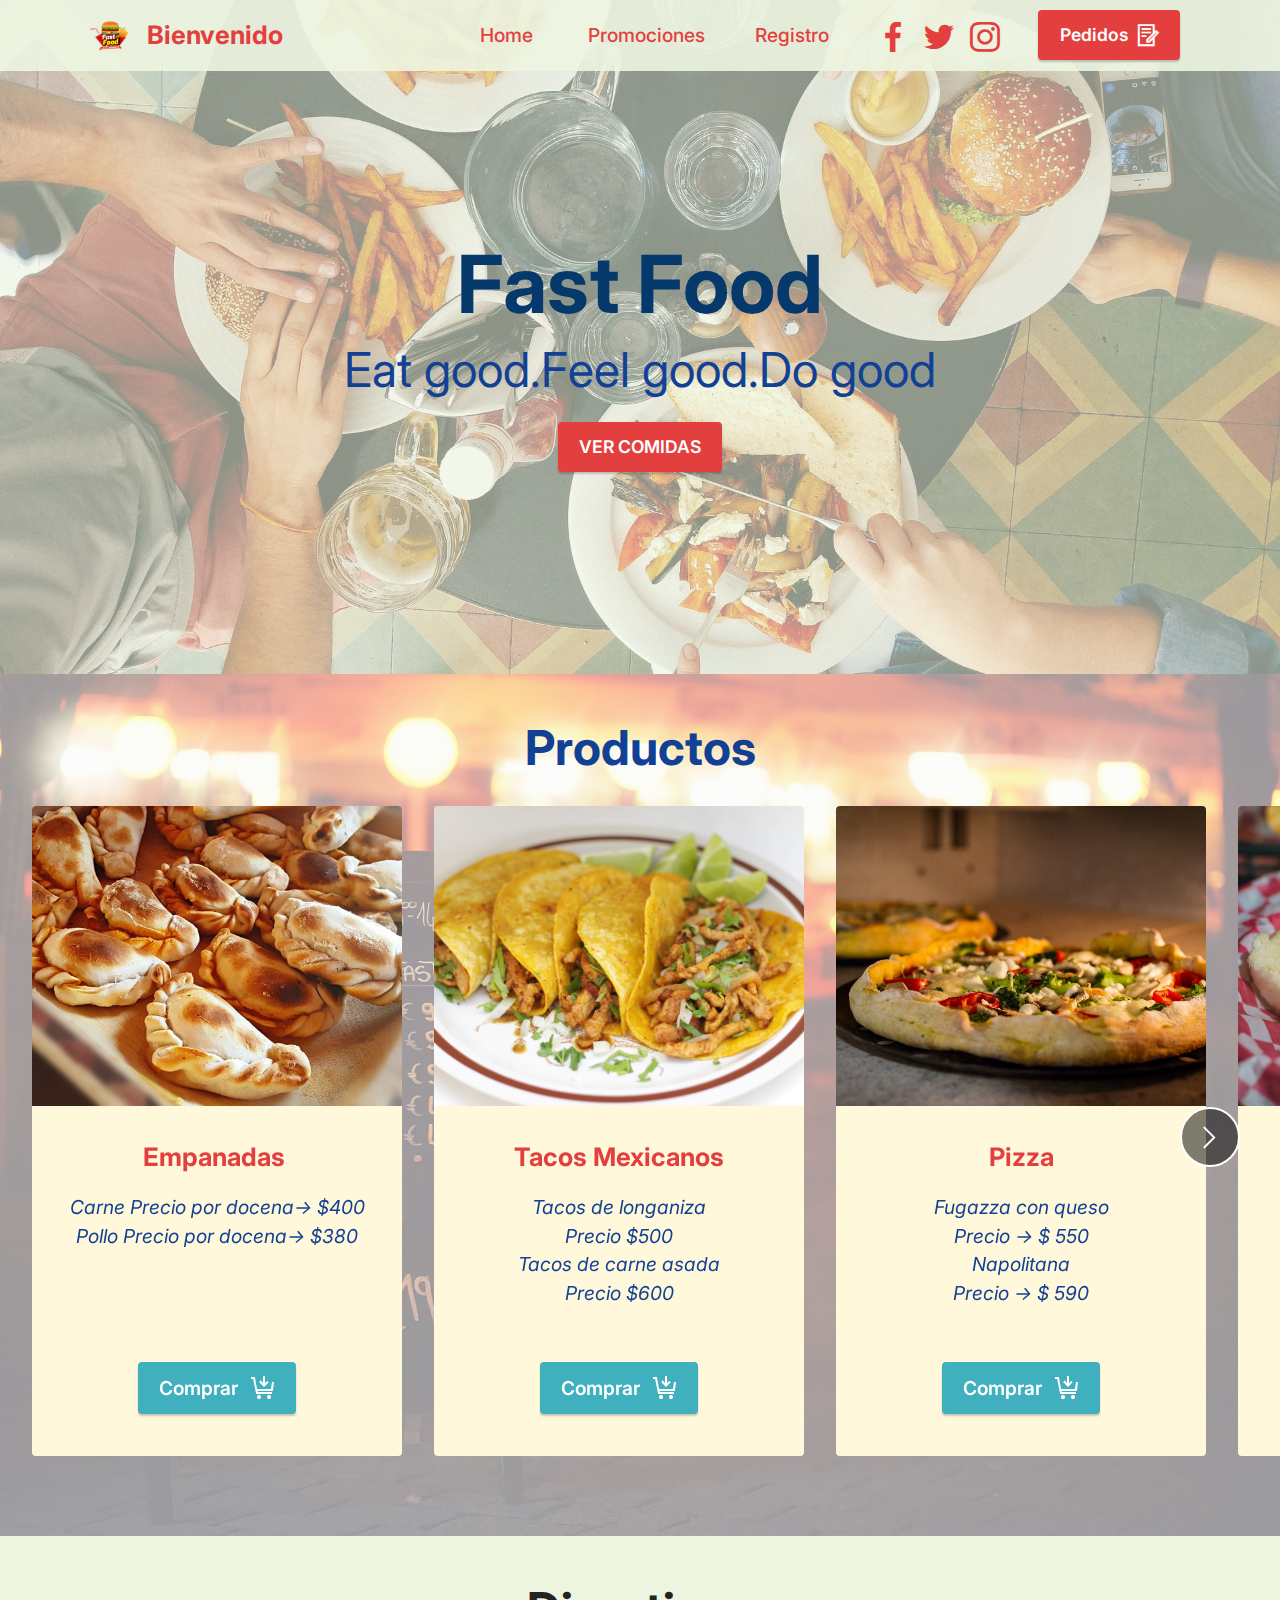
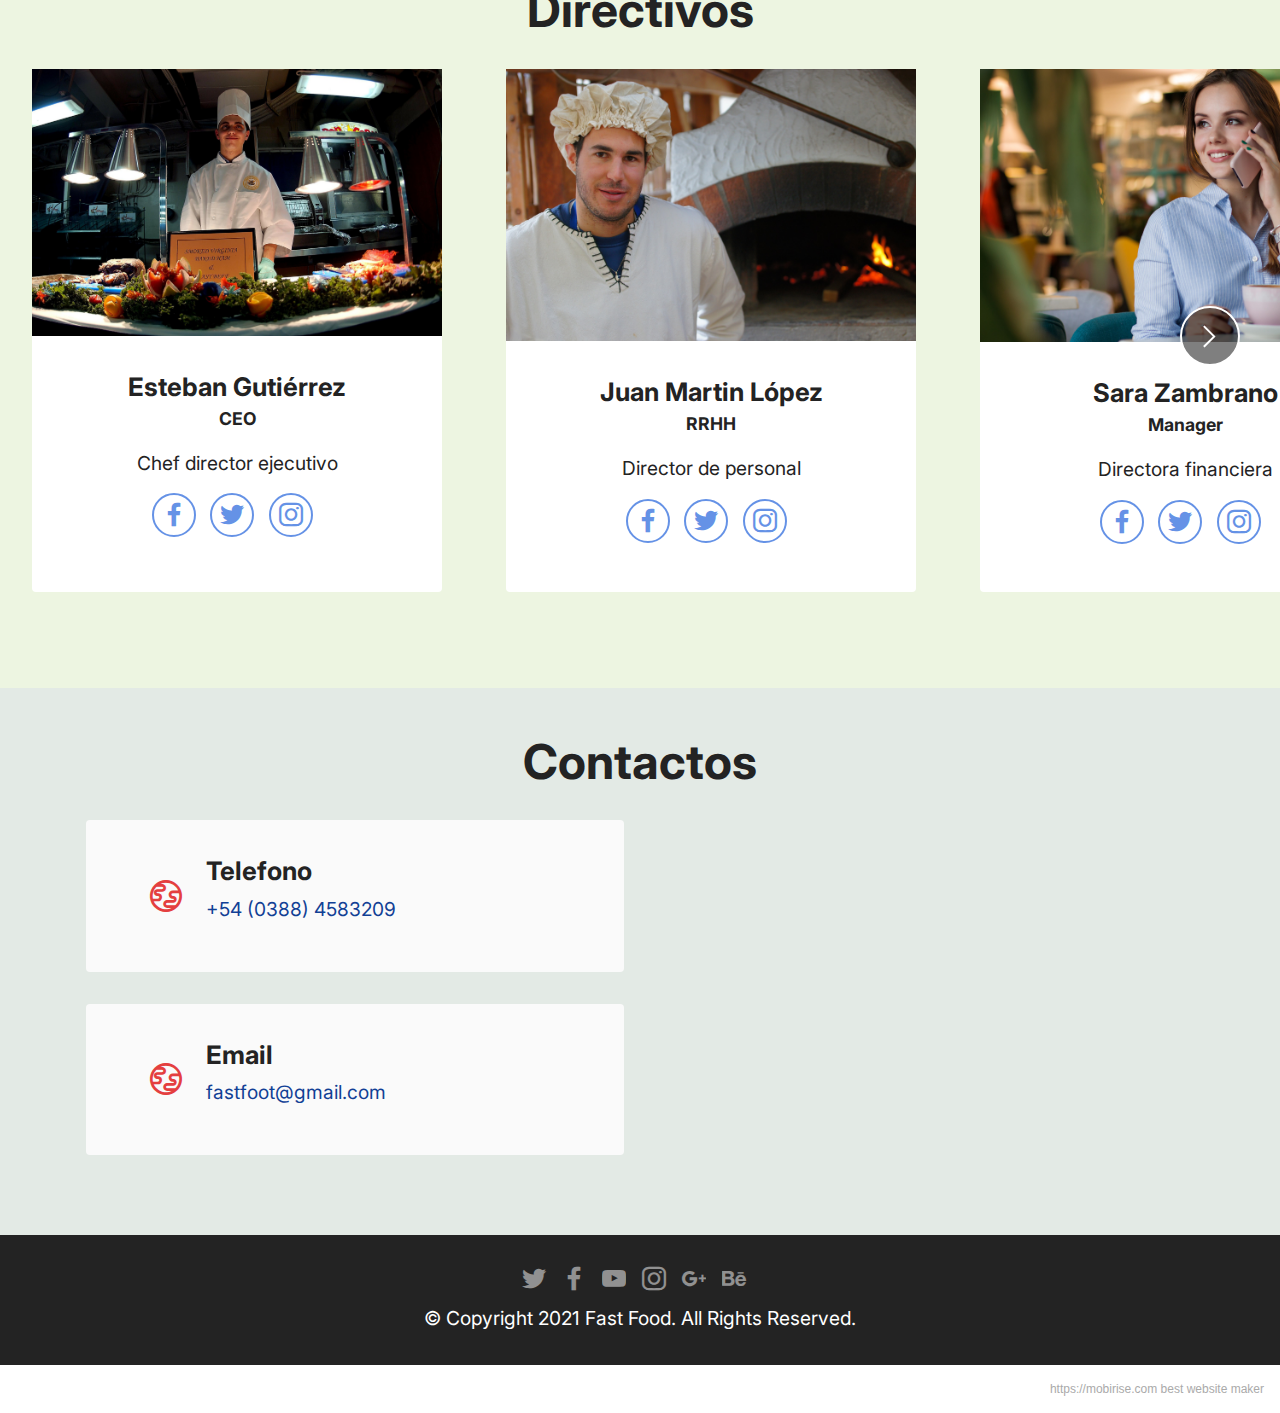
==== commit 0c745599: "Add files via upload" ====
--- a/index.html
+++ b/index.html
@@ -42,6 +42,18 @@
 
   gtag('config', 'G-RND6JES4FY');
 </script>
+
+<!-- Hotjar Tracking Code for https://cintiiak.github.io/SWVentaComidas/ -->
+<script>
+    (function(h,o,t,j,a,r){
+        h.hj=h.hj||function(){(h.hj.q=h.hj.q||[]).push(arguments)};
+        h._hjSettings={hjid:2703751,hjsv:6};
+        a=o.getElementsByTagName('head')[0];
+        r=o.createElement('script');r.async=1;
+        r.src=t+h._hjSettings.hjid+j+h._hjSettings.hjsv;
+        a.appendChild(r);
+    })(window,document,'https://static.hotjar.com/c/hotjar-','.js?sv=');
+</script>
 <!-- /Analytics -->
 
 
@@ -434,7 +446,7 @@
             </div>
         </div>
     </div>
-</section><section style="background-color: #fff; font-family: -apple-system, BlinkMacSystemFont, 'Segoe UI', 'Roboto', 'Helvetica Neue', Arial, sans-serif; color:#aaa; font-size:12px; padding: 0; align-items: center; display: flex;"><a href="https://mobirise.site/v" style="flex: 1 1; height: 3rem; padding-left: 1rem;"></a><p style="flex: 0 0 auto; margin:0; padding-right:1rem;">Site was <a href="https://mobirise.site/h" style="color:#aaa;">designed with</a> Mobirise</p></section><script src="assets/bootstrap/js/bootstrap.bundle.min.js"></script>  <script src="assets/smoothscroll/smooth-scroll.js"></script>  <script src="assets/ytplayer/index.js"></script>  <script src="assets/dropdown/js/navbar-dropdown.js"></script>  <script src="assets/embla/embla.min.js"></script>  <script src="assets/embla/script.js"></script>  <script src="assets/theme/js/script.js"></script>  
+</section><section style="background-color: #fff; font-family: -apple-system, BlinkMacSystemFont, 'Segoe UI', 'Roboto', 'Helvetica Neue', Arial, sans-serif; color:#aaa; font-size:12px; padding: 0; align-items: center; display: flex;"><a href="https://mobirise.site/q" style="flex: 1 1; height: 3rem; padding-left: 1rem;"></a><p style="flex: 0 0 auto; margin:0; padding-right:1rem;"><a href="https://mobirise.site" style="color:#aaa;">https://mobirise.com</a> best website maker</p></section><script src="assets/bootstrap/js/bootstrap.bundle.min.js"></script>  <script src="assets/smoothscroll/smooth-scroll.js"></script>  <script src="assets/ytplayer/index.js"></script>  <script src="assets/dropdown/js/navbar-dropdown.js"></script>  <script src="assets/embla/embla.min.js"></script>  <script src="assets/embla/script.js"></script>  <script src="assets/theme/js/script.js"></script>  
   
   
  <div id="scrollToTop" class="scrollToTop mbr-arrow-up"><a style="text-align: center;"><i class="mbr-arrow-up-icon mbr-arrow-up-icon-cm cm-icon cm-icon-smallarrow-up"></i></a></div>
